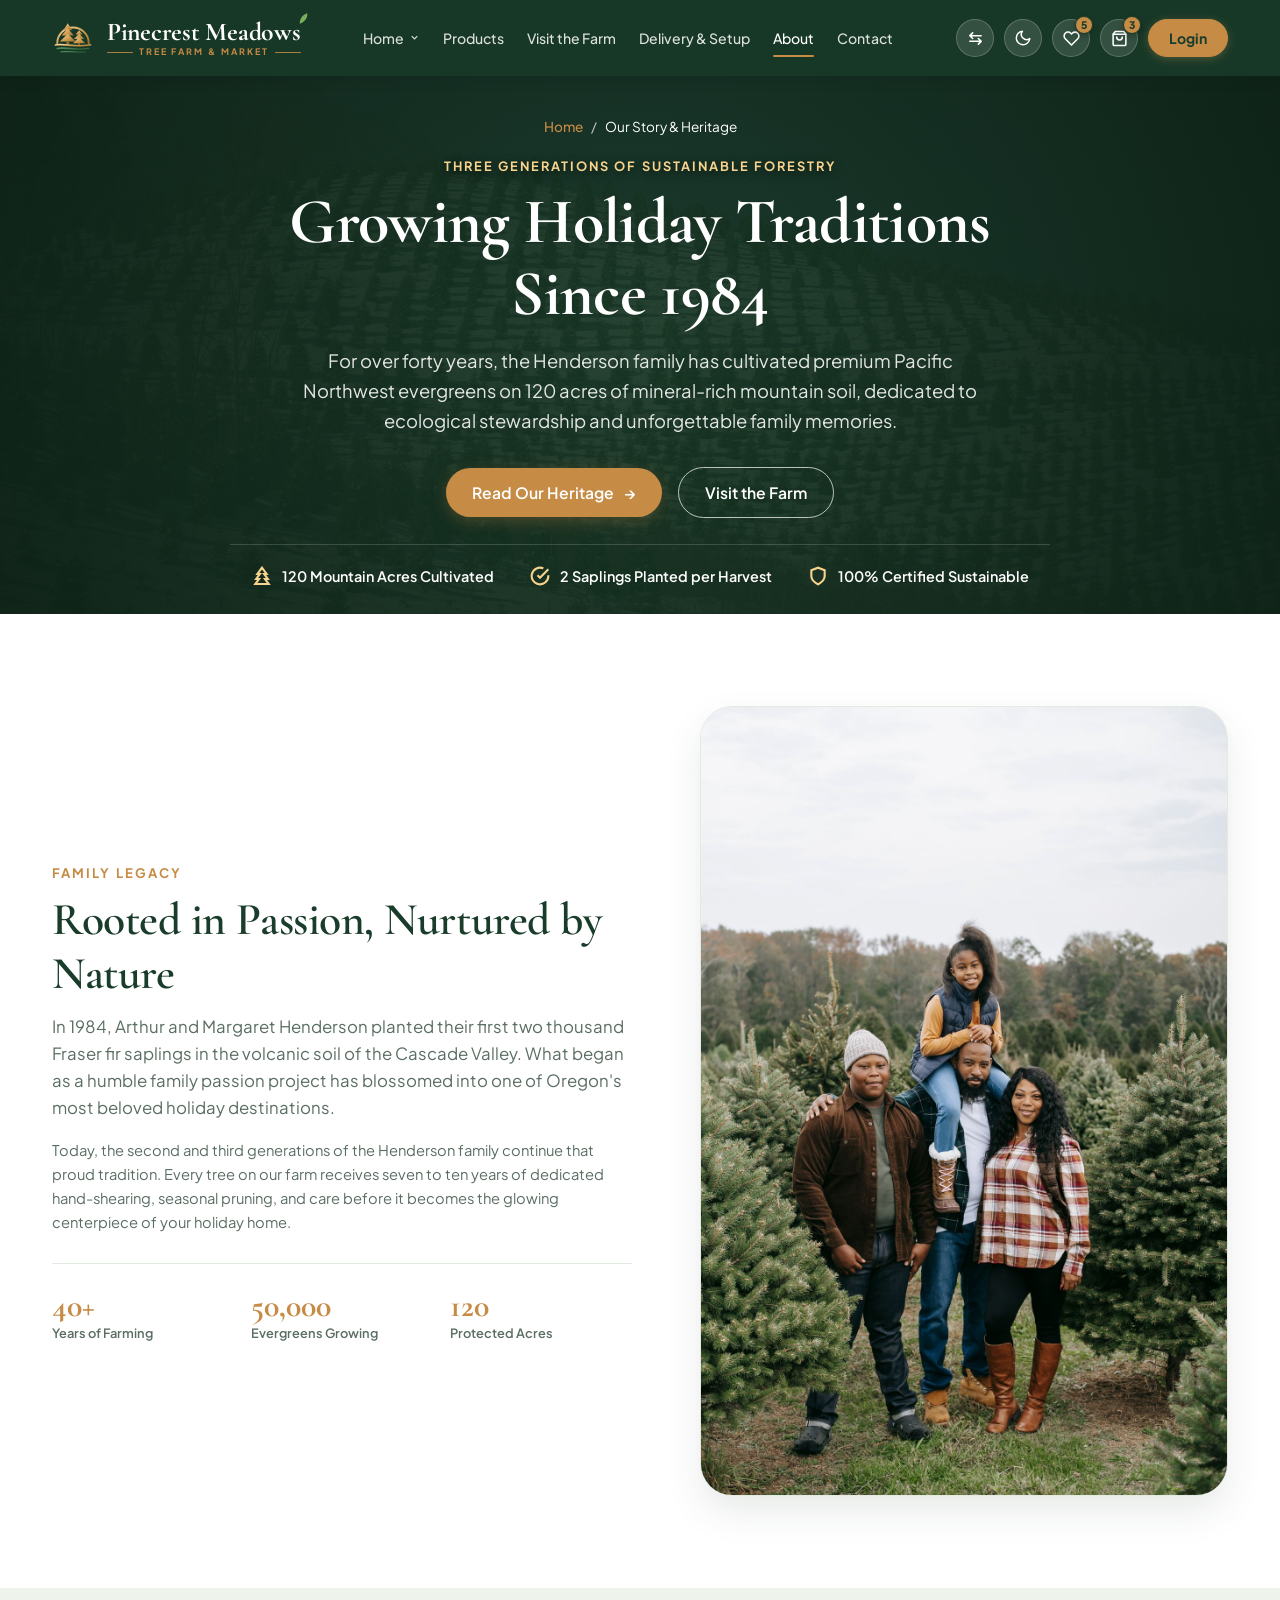
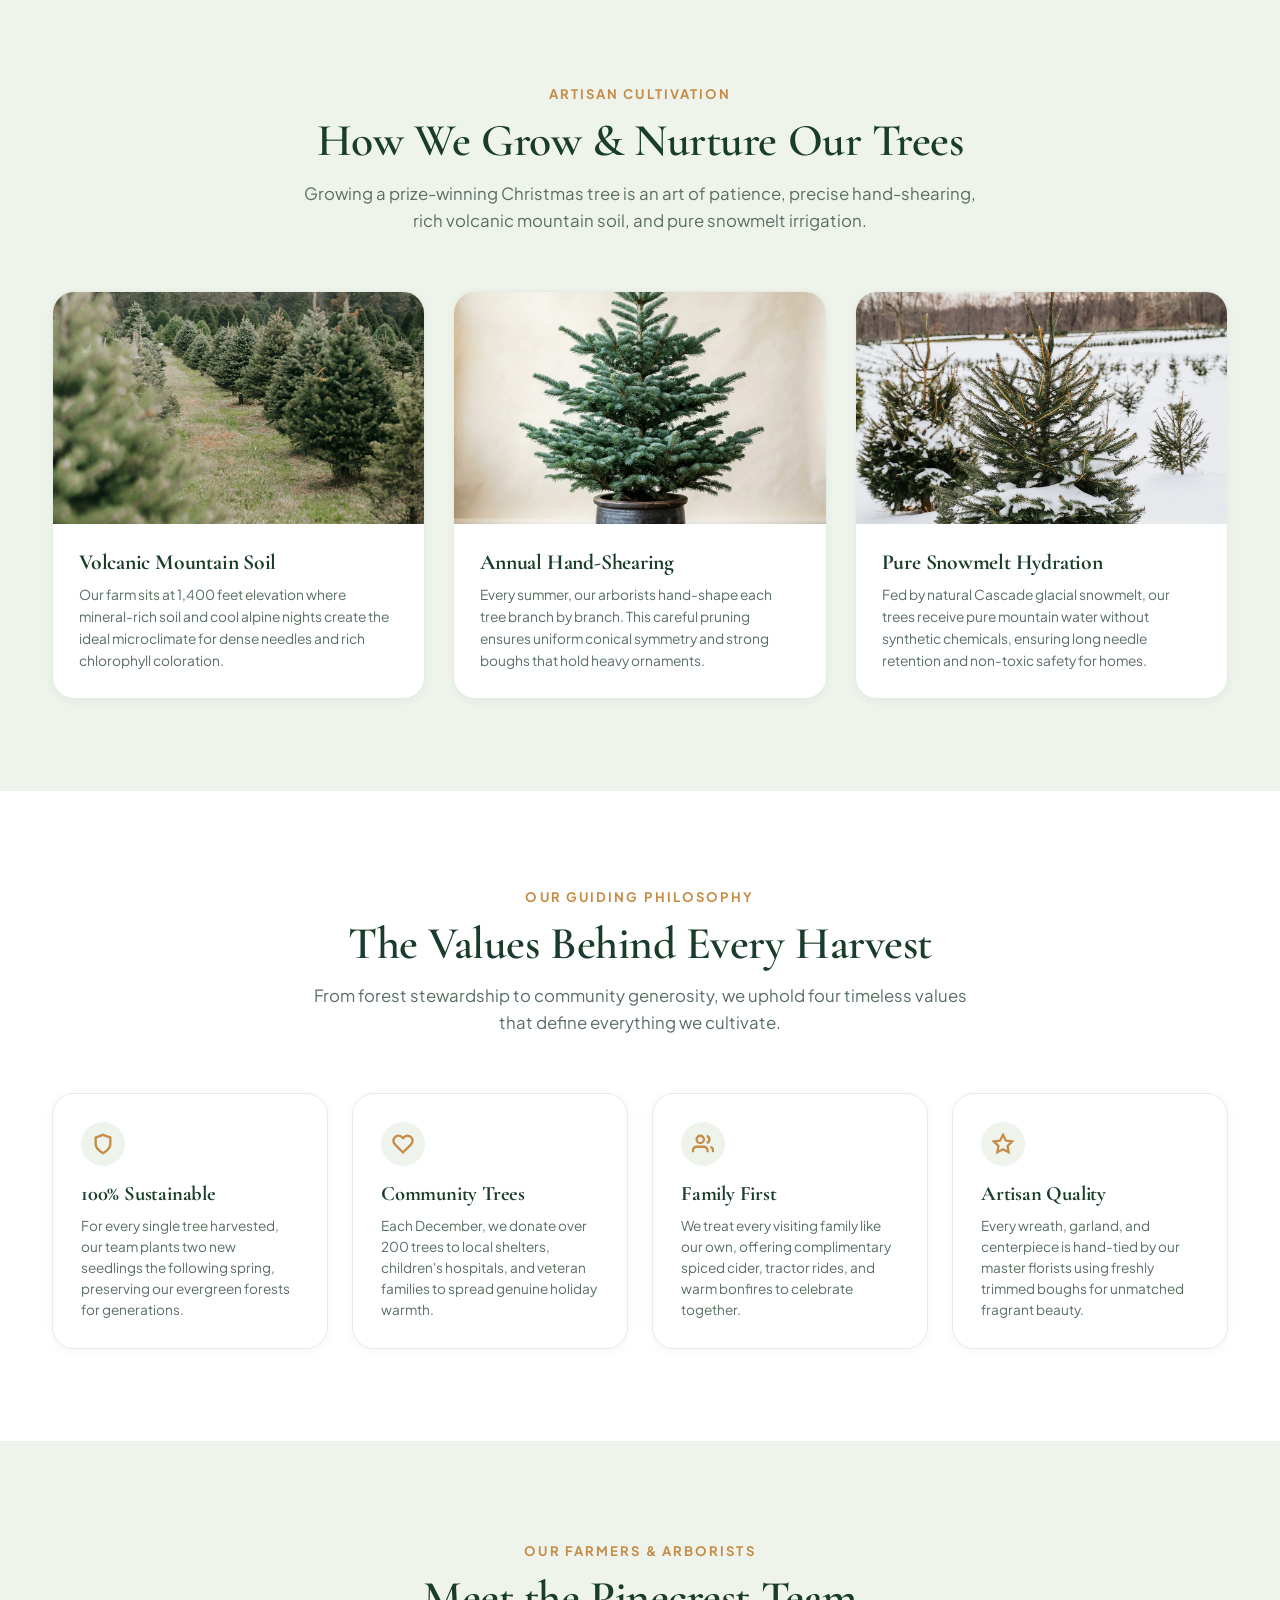
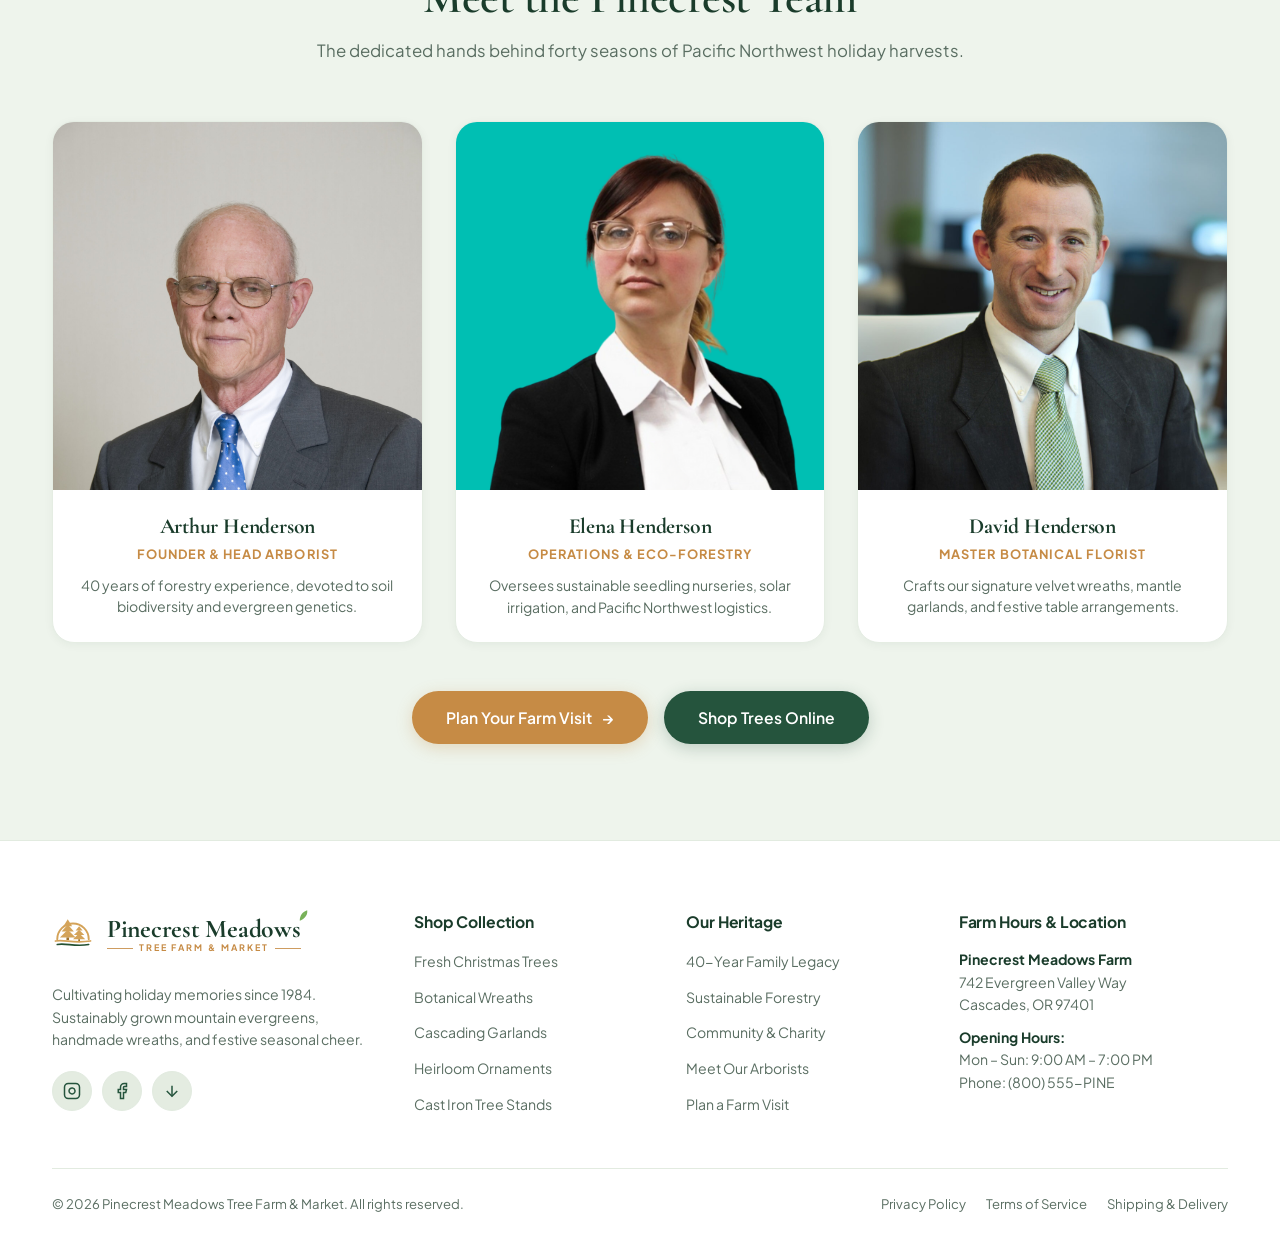
==== about.html @ d837edc7 "first commit" ====
<!DOCTYPE html>
<html lang="en" dir="ltr" data-theme="light">
<head>
  <meta charset="UTF-8">
  <meta name="viewport" content="width=device-width, initial-scale=1.0">
  <title>Our Story &amp; Heritage | Pinecrest Meadows Christmas Tree Farm</title>
  <meta name="description" content="Discover the 40-year heritage of Pinecrest Meadows Christmas Tree Farm. Learn about our sustainable forestry, tree care, holiday traditions, and the Henderson family arborist team.">
  
  <!-- Favicon -->
  <!-- Favicon -->
  <link rel="icon" type="image/svg+xml" href="assets/images/favicon.svg">

  <!-- Main Stylesheet -->
  <link rel="stylesheet" href="assets/css/style.css">
</head>
<body>

  <!-- Attractive Holiday Page Preloader -->
  <div class="pm-page-loader" id="page-loader" aria-hidden="true">
    <div class="pm-loader-particles">
      <div class="pm-loader-particle"></div>
      <div class="pm-loader-particle"></div>
      <div class="pm-loader-particle"></div>
      <div class="pm-loader-particle"></div>
      <div class="pm-loader-particle"></div>
    </div>
    <div class="pm-loader-inner">
      <div class="pm-loader-emblem">
        <div class="pm-loader-ring"></div>
        <div class="pm-loader-ring-inner"></div>
        <div class="pm-loader-icon">
          <svg viewBox="0 0 24 24" fill="currentColor">
            <path d="M12 2L15 8H13L16 13H14L18 19H6L10 13H8L11 8H9L12 2Z"/>
            <rect x="11" y="19" width="2" height="3" fill="#D4A017"/>
            <polygon points="12,1 12.8,2.8 14.8,2.8 13.2,4 13.8,5.8 12,4.6 10.2,5.8 10.8,4 9.2,2.8 11.2,2.8" fill="#FFF3C4"/>
          </svg>
        </div>
      </div>
      <h2 class="pm-loader-title">Pinecrest Meadows</h2>
      <p class="pm-loader-subtitle">Fresh Evergreen Harvest &bull; Est. 1984</p>
      <div class="pm-loader-progress-track">
        <div class="pm-loader-progress-bar"></div>
      </div>
    </div>
  </div>

  <!-- ==========================================================================
       SITE HEADER (Deep Evergreen Navbar with Icons)
       ========================================================================== -->
  <header class="site-header" id="site-header">
    <div class="container">
      <nav class="navbar" aria-label="Main Navigation">
        
        <!-- Left: Brand Logo -->
        <a href="index.html" class="brand-logo" id="main-logo" aria-label="Pinecrest Meadows Tree Farm & Market">
          <div class="brand-emblem" aria-hidden="true">
            <svg width="42" height="42" viewBox="0 0 48 48" fill="none" xmlns="http://www.w3.org/2000/svg">
              <defs>
                <linearGradient id="treeGold" x1="0%" y1="0%" x2="100%" y2="100%">
                  <stop offset="0%" stop-color="#F6D799" />
                  <stop offset="50%" stop-color="#D4A359" />
                  <stop offset="100%" stop-color="#A27129" />
                </linearGradient>
                <linearGradient id="hillGreen" x1="0%" y1="0%" x2="100%" y2="100%">
                  <stop offset="0%" stop-color="#5B9760" />
                  <stop offset="100%" stop-color="#245132" />
                </linearGradient>
              </defs>
              <path d="M 6 30 A 18 18 0 1 1 42 30" stroke="url(#treeGold)" stroke-width="2.2" stroke-linecap="round" fill="none" />
              <path d="M 18 7 L 13 15 L 23 15 Z" fill="url(#treeGold)" />
              <path d="M 18 13 L 11 21 L 25 21 Z" fill="url(#treeGold)" />
              <path d="M 18 19 L 9 28 L 27 28 Z" fill="url(#treeGold)" />
              <rect x="16.5" y="28" width="3" height="3" fill="#A27129" />
              <path d="M 31 15 L 27 20 L 35 20 Z" fill="url(#treeGold)" />
              <path d="M 31 19 L 25 25 L 37 25 Z" fill="url(#treeGold)" />
              <path d="M 31 23 L 24 30 L 38 30 Z" fill="url(#treeGold)" />
              <rect x="30" y="30" width="2" height="2" fill="#A27129" />
              <path d="M 4 32 C 14 30, 24 35, 44 32" stroke="url(#treeGold)" stroke-width="2" stroke-linecap="round" fill="none" />
              <path d="M 6 36 C 16 34, 26 39, 42 36" stroke="url(#hillGreen)" stroke-width="1.8" stroke-linecap="round" fill="none" />
              <path d="M 10 40 C 18 38, 28 42, 38 40" stroke="url(#hillGreen)" stroke-width="1.4" stroke-linecap="round" fill="none" />
            </svg>
          </div>
          <div class="brand-text">
            <div class="brand-name">
              Pinecrest Meadow<span class="brand-leaf-wrap">s<svg class="brand-leaf-icon" viewBox="0 0 20 20" fill="currentColor"><path d="M3 17 C 8 16, 17 12, 17 3 C 10 4, 4 9, 3 17 Z M 7 13 C 11 9, 14 6, 14 6" fill="#78B159"/></svg></span>
            </div>
            <div class="brand-tagline">
              <span class="tagline-rule"></span>
              <span class="tagline-text">TREE FARM &amp; MARKET</span>
              <span class="tagline-rule"></span>
            </div>
          </div>
        </a>

        <!-- Center: Nav Menu -->
        <ul class="nav-menu" id="desktop-nav-menu">
          <li class="nav-item nav-item-dropdown">
            <a href="index.html" class="nav-link" id="nav-home-link" aria-haspopup="true" aria-expanded="false">
              Home
              <svg width="11" height="11" viewBox="0 0 24 24" fill="none" stroke="currentColor" stroke-width="2.5"><polyline points="6 9 12 15 18 9"></polyline></svg>
            </a>
            <div class="dropdown-menu" aria-label="Home Pages Submenu">
              <a href="index.html" class="dropdown-link">Home 1 (Farm &amp; Market)</a>
              <a href="home-2.html" class="dropdown-link">Home 2 (Winter Lodge)</a>
            </div>
          </li>
          <li class="nav-item">
            <a href="products.html" class="nav-link" id="nav-products-link">Products</a>
          </li>
          <li class="nav-item">
            <a href="visit-farm.html" class="nav-link" id="nav-visit-link">Visit the Farm</a>
          </li>
          <li class="nav-item">
            <a href="delivery-setup.html" class="nav-link" id="nav-delivery-link">Delivery &amp; Setup</a>
          </li>
          <li class="nav-item">
            <a href="about.html" class="nav-link active" id="nav-about-link">About</a>
          </li>
          <li class="nav-item">
            <a href="contact.html" class="nav-link" id="nav-contact-link">Contact</a>
          </li>
        </ul>

        <!-- Right: Actions (RTL, Theme, Wishlist, Cart, Login, Hamburger) -->
        <div class="nav-actions">
          
          <!-- 1. RTL Toggle (⇄) -->
          <button class="nav-circle-btn" id="rtl-toggle" title="Switch RTL/LTR" aria-label="Toggle Direction">
            <svg width="17" height="17" viewBox="0 0 24 24" fill="none" stroke="currentColor" stroke-width="2.2" stroke-linecap="round" stroke-linejoin="round">
              <path d="M4 8h16M4 8l4-4M4 8l4 4M20 16H4m16 0l-4-4m4 4l-4 4"></path>
            </svg>
          </button>

          <!-- 2. Light / Dark Theme Toggle (🌙) -->
          <button class="nav-circle-btn" id="theme-toggle" title="Switch Theme" aria-label="Toggle Theme">
            <svg width="17" height="17" viewBox="0 0 24 24" fill="none" stroke="currentColor" stroke-width="2.2" stroke-linecap="round" stroke-linejoin="round">
              <path d="M21 12.79A9 9 0 1 1 11.21 3 7 7 0 0 0 21 12.79z"></path>
            </svg>
          </button>

          <!-- 3. Wishlist Button (♡ 5) -->
          <a href="wishlist.html" class="nav-circle-btn" id="wishlist-btn" title="Saved Favorites" aria-label="View Wishlist">
            <svg width="17" height="17" viewBox="0 0 24 24" fill="none" stroke="currentColor" stroke-width="2.2" stroke-linecap="round" stroke-linejoin="round">
              <path d="M20.84 4.61a5.5 5.5 0 0 0-7.78 0L12 5.67l-1.06-1.06a5.5 5.5 0 0 0-7.78 7.78l1.06 1.06L12 21.23l7.78-7.78 1.06-1.06a5.5 5.5 0 0 0 0-7.78z"></path>
            </svg>
            <span class="nav-badge" id="wishlist-count-badge">5</span>
          </a>

          <!-- 4. Cart Button (🛍 3) -->
          <a href="cart.html" class="nav-circle-btn" id="cart-btn" title="View Basket" aria-label="View Shopping Basket">
            <svg width="17" height="17" viewBox="0 0 24 24" fill="none" stroke="currentColor" stroke-width="2.2" stroke-linecap="round" stroke-linejoin="round">
              <path d="M6 2L3 6v14a2 2 0 0 0 2 2h14a2 2 0 0 0 2-2V6l-3-4z"></path>
              <line x1="3" y1="6" x2="21" y2="6"></line>
              <path d="M16 10a4 4 0 0 1-8 0"></path>
            </svg>
            <span class="nav-badge cart-badge" id="cart-count-badge">3</span>
          </a>

          <!-- 5. Login Pill Button -->
          <a href="login.html" class="nav-pill-btn nav-login-pill" id="nav-login-btn">
            Login
          </a>

          <!-- Mobile Hamburger -->
          <button class="hamburger-btn" id="hamburger-btn" aria-label="Toggle Mobile Menu" aria-expanded="false" aria-controls="mobile-drawer">
            <span></span>
            <span></span>
            <span></span>
          </button>
        </div>

      </nav>
    </div>
  </header>

  <!-- Mobile Drawer Backdrop -->
  <div class="drawer-backdrop" id="drawer-backdrop"></div>

  <!-- Mobile Navigation Drawer -->
  <aside class="mobile-drawer" id="mobile-drawer" aria-label="Mobile Navigation Menu">
    <div class="drawer-header">
      <a href="index.html" class="brand-logo" aria-label="Pinecrest Meadows Tree Farm & Market">
        <div class="brand-emblem" aria-hidden="true">
          <svg width="36" height="36" viewBox="0 0 48 48" fill="none" xmlns="http://www.w3.org/2000/svg">
            <path d="M 6 30 A 18 18 0 1 1 42 30" stroke="#D4A359" stroke-width="2.2" stroke-linecap="round" fill="none" />
            <path d="M 18 7 L 13 15 L 23 15 Z" fill="#D4A359" />
            <path d="M 18 13 L 11 21 L 25 21 Z" fill="#D4A359" />
            <path d="M 18 19 L 9 28 L 27 28 Z" fill="#D4A359" />
            <rect x="16.5" y="28" width="3" height="3" fill="#A27129" />
            <path d="M 31 15 L 27 20 L 35 20 Z" fill="#D4A359" />
            <path d="M 31 19 L 25 25 L 37 25 Z" fill="#D4A359" />
            <path d="M 31 23 L 24 30 L 38 30 Z" fill="#D4A359" />
            <rect x="30" y="30" width="2" height="2" fill="#A27129" />
            <path d="M 4 32 C 14 30, 24 35, 44 32" stroke="#D4A359" stroke-width="2" stroke-linecap="round" fill="none" />
            <path d="M 6 36 C 16 34, 26 39, 42 36" stroke="#5B9760" stroke-width="1.8" stroke-linecap="round" fill="none" />
          </svg>
        </div>
        <div class="brand-text">
          <div class="brand-name">Pinecrest Meadows</div>
          <div class="brand-tagline">
            <span class="tagline-rule"></span>
            <span class="tagline-text">TREE FARM &amp; MARKET</span>
            <span class="tagline-rule"></span>
          </div>
        </div>
      </a>
      <button class="drawer-close-btn" id="drawer-close-btn" aria-label="Close menu">
        <svg width="20" height="20" viewBox="0 0 24 24" fill="none" stroke="currentColor" stroke-width="2.5" stroke-linecap="round" stroke-linejoin="round">
          <line x1="18" y1="6" x2="6" y2="18"></line>
          <line x1="6" y1="6" x2="18" y2="18"></line>
        </svg>
      </button>
    </div>

    <div class="drawer-quick-actions">
      <button class="nav-circle-btn rtl-toggle-btn" title="Switch RTL/LTR" aria-label="Toggle Direction">
        <svg width="17" height="17" viewBox="0 0 24 24" fill="none" stroke="currentColor" stroke-width="2" stroke-linecap="round" stroke-linejoin="round">
          <polyline points="16 3 21 8 16 13"></polyline>
          <line x1="21" y1="8" x2="9" y2="8"></line>
          <polyline points="8 21 3 16 8 11"></polyline>
          <line x1="3" y1="16" x2="15" y2="16"></line>
        </svg>
      </button>
      <button class="nav-circle-btn theme-toggle-btn" title="Switch Theme" aria-label="Toggle Theme">
        <svg width="17" height="17" viewBox="0 0 24 24" fill="none" stroke="currentColor" stroke-width="2" stroke-linecap="round" stroke-linejoin="round">
          <path d="M21 12.79A9 9 0 1 1 11.21 3 7 7 0 0 0 21 12.79z"></path>
        </svg>
      </button>
      <a href="wishlist.html" class="nav-circle-btn" title="Saved Favorites" aria-label="View Wishlist">
        <svg width="17" height="17" viewBox="0 0 24 24" fill="none" stroke="currentColor" stroke-width="2" stroke-linecap="round" stroke-linejoin="round">
          <path d="M20.84 4.61a5.5 5.5 0 0 0-7.78 0L12 5.67l-1.06-1.06a5.5 5.5 0 0 0-7.78 7.78l1.06 1.06L12 21.23l7.78-7.78 1.06-1.06a5.5 5.5 0 0 0 0-7.78z"></path>
        </svg>
        <span class="nav-badge">5</span>
      </a>
      <a href="cart.html" class="nav-circle-btn" title="View Basket" aria-label="View Shopping Basket">
        <svg width="17" height="17" viewBox="0 0 24 24" fill="none" stroke="currentColor" stroke-width="2" stroke-linecap="round" stroke-linejoin="round">
          <path d="M6 2L3 6v14a2 2 0 0 0 2 2h14a2 2 0 0 0 2-2V6l-3-4z"></path>
          <line x1="3" y1="6" x2="21" y2="6"></line>
          <path d="M16 10a4 4 0 0 1-8 0"></path>
        </svg>
        <span class="nav-badge cart-badge">3</span>
      </a>
    </div>

    <nav class="drawer-links">
      <div class="drawer-link-group">
        <span class="drawer-link">
          Home
          <svg width="14" height="14" viewBox="0 0 24 24" fill="none" stroke="currentColor" stroke-width="2"><polyline points="6 9 12 15 18 9"></polyline></svg>
        </span>
        <div class="drawer-sublinks">
          <a href="index.html" class="drawer-sublink">Home 1 (Farm &amp; Market)</a>
          <a href="home-2.html" class="drawer-sublink">Home 2 (Winter Lodge)</a>
        </div>
      </div>
      <a href="products.html" class="drawer-link">Products</a>
      <a href="visit-farm.html" class="drawer-link">Visit the Farm</a>
      <a href="delivery-setup.html" class="drawer-link">Delivery &amp; Setup</a>
      <a href="about.html" class="drawer-link active">About</a>
      <a href="contact.html" class="drawer-link">Contact</a>
      <div style="display:flex; gap:10px; margin-top:10px; padding:4px 0;">
        <a href="login.html" class="nav-pill-btn nav-login-pill" style="flex:1; text-align:center;">Login</a>
        <a href="register.html" class="nav-pill-btn nav-signup-pill" style="flex:1; text-align:center;">Sign Up</a>
      </div>
    </nav>

    <div class="drawer-footer">
      <div style="font-size:0.8rem; color:var(--text-muted); text-align:center; padding: 4px 0;">
        🌲 Open Daily 9 AM – 7 PM • 📞 (555) 789-2425
      </div>
    </div>
  </aside>

  <!-- Main Content Flow (5 Main Sections) -->
  <main id="main-content">

    <!-- ==========================================================================
         SECTION 1: OUR FARM HERO (Standardized Inner Page Height)
         ========================================================================== -->
    <section class="prod-hero-section page-hero-section" id="hero">
      <img src="assets/images/about/about-hero.jpg" alt="Rows of snow-covered pine trees on a hillside at Pinecrest Meadows" class="prod-hero-bg">
      <div class="prod-hero-overlay"></div>

      <div class="container">
        <div class="prod-hero-content">
          <!-- Breadcrumbs -->
          <div class="prod-breadcrumb">
            <a href="index.html">Home</a>
            <span>/</span>
            <span style="color: #FFFFFF;">Our Story &amp; Heritage</span>
          </div>

          <span class="eyebrow prod-hero-eyebrow">Three Generations of Sustainable Forestry</span>
          <h1 class="prod-hero-title">Growing Holiday Traditions Since 1984</h1>
          <p class="prod-hero-subtitle">
            For over forty years, the Henderson family has cultivated premium Pacific Northwest evergreens on 120 acres of mineral-rich mountain soil, dedicated to ecological stewardship and unforgettable family memories.
          </p>

          <div class="hero-btn-group" style="justify-content: center; margin-bottom: 24px;">
            <a href="#story" class="btn btn-caramel btn-arrow">
              <span>Read Our Heritage</span>
              <span class="btn-arrow">&rarr;</span>
            </a>
            <a href="visit-farm.html" class="btn btn-outline">
              <span>Visit the Farm</span>
            </a>
          </div>

          <!-- Trust Strip -->
          <div class="prod-trust-strip">
            <div class="prod-trust-item">
              <svg width="18" height="18" viewBox="0 0 24 24" fill="none" stroke="currentColor" stroke-width="2.5">
                <path d="M12 2L6.5 9.5H9.5L5 15.5H8.5L4 21.5H20L15.5 15.5H19L14.5 9.5H17.5L12 2Z"/>
              </svg>
              <span>120 Mountain Acres Cultivated</span>
            </div>
            <div class="prod-trust-item">
              <svg width="18" height="18" viewBox="0 0 24 24" fill="none" stroke="currentColor" stroke-width="2.5">
                <path d="M22 11.08V12a10 10 0 1 1-5.93-9.14"></path>
                <polyline points="22 4 12 14.01 9 11.01"></polyline>
              </svg>
              <span>2 Saplings Planted per Harvest</span>
            </div>
            <div class="prod-trust-item">
              <svg width="18" height="18" viewBox="0 0 24 24" fill="none" stroke="currentColor" stroke-width="2.5">
                <path d="M12 22s8-4 8-10V5l-8-3-8 3v7c0 6 8 10 8 10z"></path>
              </svg>
              <span>100% Certified Sustainable</span>
            </div>
          </div>
        </div>
      </div>
    </section>

    <!-- ==========================================================================
         SECTION 2: OUR STORY (40 Years of Heritage & Milestones)
         ========================================================================== -->
    <section class="prod-section" id="story">
      <div class="container">
        <div class="about-heritage-grid">
          <!-- Left: Story Narrative & Milestones -->
          <div class="about-heritage-content">
            <span class="eyebrow">Family Legacy</span>
            <h2 class="section-title">Rooted in Passion, Nurtured by Nature</h2>
            <p class="section-subtitle" style="margin-bottom: 16px;">
              In 1984, Arthur and Margaret Henderson planted their first two thousand Fraser fir saplings in the volcanic soil of the Cascade Valley. What began as a humble family passion project has blossomed into one of Oregon's most beloved holiday destinations.
            </p>
            <p style="font-size: 0.92rem; color: var(--text-muted); line-height: 1.65; margin-bottom: 20px;">
              Today, the second and third generations of the Henderson family continue that proud tradition. Every tree on our farm receives seven to ten years of dedicated hand-shearing, seasonal pruning, and care before it becomes the glowing centerpiece of your holiday home.
            </p>

            <div class="about-milestone-strip">
              <div class="about-milestone-item">
                <span class="about-milestone-num">40+</span>
                <span class="about-milestone-label">Years of Farming</span>
              </div>
              <div class="about-milestone-item">
                <span class="about-milestone-num">50,000</span>
                <span class="about-milestone-label">Evergreens Growing</span>
              </div>
              <div class="about-milestone-item">
                <span class="about-milestone-num">120</span>
                <span class="about-milestone-label">Protected Acres</span>
              </div>
            </div>
          </div>

          <!-- Right: Visual Portrait -->
          <div class="about-heritage-media">
            <img src="assets/images/about/story-family.jpg" alt="Family standing together among the fir trees at the Christmas tree farm" loading="lazy">
          </div>
        </div>
      </div>
    </section>

    <!-- ==========================================================================
         SECTION 3: GROWING & CARING FOR OUR TREES (Sustainable Cultivation)
         ========================================================================== -->
    <section class="prod-section bg-alt" id="growing">
      <div class="container">
        <div class="section-header">
          <span class="eyebrow">Artisan Cultivation</span>
          <h2 class="section-title">How We Grow &amp; Nurture Our Trees</h2>
          <p class="section-subtitle">
            Growing a prize-winning Christmas tree is an art of patience, precise hand-shearing, rich volcanic mountain soil, and pure snowmelt irrigation.
          </p>
        </div>

        <div class="growing-grid">
          <!-- Card 1: Soil & Climate -->
          <div class="growing-card">
            <div class="growing-media">
              <img src="assets/images/about/tree-rows.jpg" alt="Healthy conifer trees growing in neat rows on the farm" loading="lazy">
            </div>
            <div class="growing-body">
              <h3 class="growing-title">Volcanic Mountain Soil</h3>
              <p class="growing-text">
                Our farm sits at 1,400 feet elevation where mineral-rich soil and cool alpine nights create the ideal microclimate for dense needles and rich chlorophyll coloration.
              </p>
            </div>
          </div>

          <!-- Card 2: Hand Pruning -->
          <div class="growing-card">
            <div class="growing-media">
              <img src="assets/images/about/about-caring-soil.jpg" alt="Master arborist hand-pruning fir tree boughs" loading="lazy">
            </div>
            <div class="growing-body">
              <h3 class="growing-title">Annual Hand-Shearing</h3>
              <p class="growing-text">
                Every summer, our arborists hand-shape each tree branch by branch. This careful pruning ensures uniform conical symmetry and strong boughs that hold heavy ornaments.
              </p>
            </div>
          </div>

          <!-- Card 3: Snowmelt & Pure Water -->
          <div class="growing-card">
            <div class="growing-media">
              <img src="assets/images/about/young-trees.jpg" alt="Snow resting on young evergreen trees in a winter landscape" loading="lazy">
            </div>
            <div class="growing-body">
              <h3 class="growing-title">Pure Snowmelt Hydration</h3>
              <p class="growing-text">
                Fed by natural Cascade glacial snowmelt, our trees receive pure mountain water without synthetic chemicals, ensuring long needle retention and non-toxic safety for homes.
              </p>
            </div>
          </div>
        </div>
      </div>
    </section>

    <!-- ==========================================================================
         SECTION 4: OUR HOLIDAY VALUES (4 Values Cards)
         ========================================================================== -->
    <section class="prod-section" id="values">
      <div class="container">
        <div class="section-header">
          <span class="eyebrow">Our Guiding Philosophy</span>
          <h2 class="section-title">The Values Behind Every Harvest</h2>
          <p class="section-subtitle">
            From forest stewardship to community generosity, we uphold four timeless values that define everything we cultivate.
          </p>
        </div>

        <div class="values-grid">
          <!-- Value 1: Sustainability -->
          <div class="value-card">
            <div class="value-icon-box">
              <svg width="22" height="22" viewBox="0 0 24 24" fill="none" stroke="currentColor" stroke-width="2.5">
                <path d="M12 22s8-4 8-10V5l-8-3-8 3v7c0 6 8 10 8 10z"></path>
              </svg>
            </div>
            <h3 class="value-title">100% Sustainable</h3>
            <p class="value-desc">
              For every single tree harvested, our team plants two new seedlings the following spring, preserving our evergreen forests for generations.
            </p>
          </div>

          <!-- Value 2: Community Giving -->
          <div class="value-card">
            <div class="value-icon-box">
              <svg width="22" height="22" viewBox="0 0 24 24" fill="none" stroke="currentColor" stroke-width="2.5">
                <path d="M20.84 4.61a5.5 5.5 0 0 0-7.78 0L12 5.67l-1.06-1.06a5.5 5.5 0 0 0-7.78 7.78l1.06 1.06L12 21.23l7.78-7.78 1.06-1.06a5.5 5.5 0 0 0 0-7.78z"></path>
              </svg>
            </div>
            <h3 class="value-title">Community Trees</h3>
            <p class="value-desc">
              Each December, we donate over 200 trees to local shelters, children's hospitals, and veteran families to spread genuine holiday warmth.
            </p>
          </div>

          <!-- Value 3: Family Traditions -->
          <div class="value-card">
            <div class="value-icon-box">
              <svg width="22" height="22" viewBox="0 0 24 24" fill="none" stroke="currentColor" stroke-width="2.5">
                <path d="M17 21v-2a4 4 0 0 0-4-4H5a4 4 0 0 0-4 4v2"></path>
                <circle cx="9" cy="7" r="4"></circle>
                <path d="M23 21v-2a4 4 0 0 0-3-3.87"></path>
                <path d="M16 3.13a4 4 0 0 1 0 7.75"></path>
              </svg>
            </div>
            <h3 class="value-title">Family First</h3>
            <p class="value-desc">
              We treat every visiting family like our own, offering complimentary spiced cider, tractor rides, and warm bonfires to celebrate together.
            </p>
          </div>

          <!-- Value 4: Handcrafted Quality -->
          <div class="value-card">
            <div class="value-icon-box">
              <svg width="22" height="22" viewBox="0 0 24 24" fill="none" stroke="currentColor" stroke-width="2.5">
                <polygon points="12 2 15.09 8.26 22 9.27 17 14.14 18.18 21.02 12 17.77 5.82 21.02 7 14.14 2 9.27 8.91 8.26 12 2"></polygon>
              </svg>
            </div>
            <h3 class="value-title">Artisan Quality</h3>
            <p class="value-desc">
              Every wreath, garland, and centerpiece is hand-tied by our master florists using freshly trimmed boughs for unmatched fragrant beauty.
            </p>
          </div>
        </div>
      </div>
    </section>

    <!-- ==========================================================================
         SECTION 5: MEET THE FARM / TEAM
         ========================================================================== -->
    <section class="about-team-section" id="team">
      <div class="container">
        <div class="section-header">
          <span class="eyebrow">Our Farmers &amp; Arborists</span>
          <h2 class="section-title">Meet the Pinecrest Team</h2>
          <p class="section-subtitle">
            The dedicated hands behind forty seasons of Pacific Northwest holiday harvests.
          </p>
        </div>

        <div class="team-grid">
          <!-- Member 1 -->
          <div class="team-card">
            <div class="team-media">
              <img src="assets/images/about/team-arthur.png" alt="Arthur Henderson, Founder &amp; Head Arborist" loading="lazy">
            </div>
            <div class="team-body">
              <h3 class="team-name">Arthur Henderson</h3>
              <div class="team-role">Founder &amp; Head Arborist</div>
              <p class="team-bio">40 years of forestry experience, devoted to soil biodiversity and evergreen genetics.</p>
            </div>
          </div>

          <!-- Member 2 -->
          <div class="team-card">
            <div class="team-media">
              <img src="assets/images/about/team-elena.png" alt="Elena Henderson, Farm Operations Director" loading="lazy">
            </div>
            <div class="team-body">
              <h3 class="team-name">Elena Henderson</h3>
              <div class="team-role">Operations &amp; Eco-Forestry</div>
              <p class="team-bio">Oversees sustainable seedling nurseries, solar irrigation, and Pacific Northwest logistics.</p>
            </div>
          </div>

          <!-- Member 3 -->
          <div class="team-card">
            <div class="team-media">
              <img src="assets/images/about/team-david.jpg" alt="David Henderson, Master Botanical Florist" loading="lazy">
            </div>
            <div class="team-body">
              <h3 class="team-name">David Henderson</h3>
              <div class="team-role">Master Botanical Florist</div>
              <p class="team-bio">Crafts our signature velvet wreaths, mantle garlands, and festive table arrangements.</p>
            </div>
          </div>
        </div>

        <!-- Final CTA Invitation -->
        <div class="about-cta-actions">
          <a href="visit-farm.html" class="btn btn-caramel btn-arrow">
            <span>Plan Your Farm Visit</span>
            <span class="btn-arrow">&rarr;</span>
          </a>
          <a href="products.html" class="btn btn-forest">
            <span>Shop Trees Online</span>
          </a>
        </div>
      </div>
    </section>

  </main>

  <!-- ==========================================================================
       FOOTER
       ========================================================================== -->
  <footer class="site-footer">
    <div class="container">
      <div class="footer-top">
        <div class="footer-col footer-col-brand">
          <a href="index.html" class="brand-logo footer-logo" style="margin-bottom:12px;" aria-label="Pinecrest Meadows">
            <div class="brand-emblem" aria-hidden="true">
              <svg width="40" height="40" viewBox="0 0 48 48" fill="none" xmlns="http://www.w3.org/2000/svg">
                <path d="M 6 30 A 18 18 0 1 1 42 30" stroke="#D4A359" stroke-width="2.2" stroke-linecap="round" fill="none" />
                <path d="M 18 7 L 13 15 L 23 15 Z" fill="#D4A359" />
                <path d="M 18 13 L 11 21 L 25 21 Z" fill="#D4A359" />
                <path d="M 18 19 L 9 28 L 27 28 Z" fill="#D4A359" />
                <rect x="16.5" y="28" width="3" height="3" fill="#A27129" />
                <path d="M 31 15 L 27 20 L 35 20 Z" fill="#D4A359" />
                <path d="M 31 19 L 25 25 L 37 25 Z" fill="#D4A359" />
                <path d="M 31 23 L 24 30 L 38 30 Z" fill="#D4A359" />
                <rect x="30" y="30" width="2" height="2" fill="#A27129" />
                <path d="M 4 32 C 14 30, 24 35, 44 32" stroke="#D4A359" stroke-width="2" stroke-linecap="round" fill="none" />
                <path d="M 6 36 C 16 34, 26 39, 42 36" stroke="#245132" stroke-width="1.8" stroke-linecap="round" fill="none" />
              </svg>
            </div>
            <div class="brand-text">
              <div class="brand-name">
                Pinecrest Meadow<span class="brand-leaf-wrap">s<svg class="brand-leaf-icon" viewBox="0 0 20 20" fill="currentColor"><path d="M3 17 C 8 16, 17 12, 17 3 C 10 4, 4 9, 3 17 Z M 7 13 C 11 9, 14 6, 14 6" fill="#78B159"/></svg></span>
              </div>
              <div class="brand-tagline">
                <span class="tagline-rule"></span>
                <span class="tagline-text">TREE FARM &amp; MARKET</span>
                <span class="tagline-rule"></span>
              </div>
            </div>
          </a>
          <p class="footer-desc">
            Cultivating holiday memories since 1984. Sustainably grown mountain evergreens, handmade wreaths, and festive seasonal cheer.
          </p>
          <div class="footer-socials">
            <a href="#instagram" class="social-icon" aria-label="Follow us on Instagram">
              <svg width="18" height="18" viewBox="0 0 24 24" fill="none" stroke="currentColor" stroke-width="2">
                <rect x="2" y="2" width="20" height="20" rx="5" ry="5"></rect>
                <path d="M16 11.37A4 4 0 1 1 12.63 8 4 4 0 0 1 16 11.37z"></path>
                <line x1="17.5" y1="6.5" x2="17.51" y2="6.5"></line>
              </svg>
            </a>
            <a href="#facebook" class="social-icon" aria-label="Follow us on Facebook">
              <svg width="18" height="18" viewBox="0 0 24 24" fill="none" stroke="currentColor" stroke-width="2">
                <path d="M18 2h-3a5 5 0 0 0-5 5v3H7v4h3v8h4v-8h3l1-4h-4V7a1 1 0 0 1 1-1h3z"></path>
              </svg>
            </a>
            <a href="#pinterest" class="social-icon" aria-label="Follow us on Pinterest">
              <svg width="18" height="18" viewBox="0 0 24 24" fill="none" stroke="currentColor" stroke-width="2">
                <line x1="12" y1="5" x2="12" y2="19"></line>
                <polyline points="19 12 12 19 5 12"></polyline>
              </svg>
            </a>
          </div>
        </div>

        <div class="footer-col">
          <h4 class="footer-col-title">Shop Collection</h4>
          <ul class="footer-links">
            <li><a href="products.html#trees">Fresh Christmas Trees</a></li>
            <li><a href="products.html#wreaths">Botanical Wreaths</a></li>
            <li><a href="products.html#wreaths">Cascading Garlands</a></li>
            <li><a href="products.html#decor">Heirloom Ornaments</a></li>
            <li><a href="products.html#decor">Cast Iron Tree Stands</a></li>
          </ul>
        </div>

        <div class="footer-col">
          <h4 class="footer-col-title">Our Heritage</h4>
          <ul class="footer-links">
            <li><a href="about.html#story">40-Year Family Legacy</a></li>
            <li><a href="about.html#growing">Sustainable Forestry</a></li>
            <li><a href="about.html#values">Community &amp; Charity</a></li>
            <li><a href="about.html#team">Meet Our Arborists</a></li>
            <li><a href="visit-farm.html">Plan a Farm Visit</a></li>
          </ul>
        </div>

        <div class="footer-col">
          <h4 class="footer-col-title">Farm Hours &amp; Location</h4>
          <p class="footer-contact-item">
            <strong>Pinecrest Meadows Farm</strong><br>
            742 Evergreen Valley Way<br>
            Cascades, OR 97401
          </p>
          <p class="footer-contact-item" style="margin-top: 10px;">
            <strong>Opening Hours:</strong><br>
            Mon – Sun: 9:00 AM – 7:00 PM<br>
            Phone: (800) 555-PINE
          </p>
        </div>
      </div>

      <div class="footer-bottom">
        <p>&copy; 2026 Pinecrest Meadows Tree Farm &amp; Market. All rights reserved.</p>
        <div class="footer-bottom-links">
          <a href="#privacy">Privacy Policy</a>
          <a href="#terms">Terms of Service</a>
          <a href="#shipping">Shipping &amp; Delivery</a>
        </div>
      </div>
    </div>
  </footer>

  <!-- Back to Top Floating Button -->
  <button class="back-to-top" id="back-to-top" aria-label="Scroll back to top" title="Back to top">
    <svg width="20" height="20" viewBox="0 0 24 24" fill="none" stroke="currentColor" stroke-width="2.5" stroke-linecap="round" stroke-linejoin="round">
      <line x1="12" y1="19" x2="12" y2="5"></line>
      <polyline points="5 12 12 5 19 12"></polyline>
    </svg>
  </button>

  <!-- JavaScript -->
  <script src="assets/js/main.js"></script>
</body>
</html>
---- assets/css/style.css ----
/* ==========================================================================
   Pinecrest Meadows — Christmas Tree Farm & Holiday Market
   Home 1 & Home 2 Stylesheet
   ========================================================================== */

@import url('https://fonts.googleapis.com/css2?family=Cormorant+Garamond:ital,wght@0,400;0,500;0,600;0,700;1,400;1,600&family=Plus+Jakarta+Sans:wght@300;400;500;600;700;800&family=Caveat:wght@600;700&display=swap');

/* --- CSS Variables & Design Tokens --- */
:root {
  --font-heading: 'Cormorant Garamond', Georgia, serif;
  --font-body: 'Plus Jakarta Sans', system-ui, -apple-system, BlinkMacSystemFont, 'Segoe UI', Roboto, sans-serif;
  --font-script: 'Caveat', cursive;

  /* Reference Palette */
  --evergreen-dark: #1A3C2B;
  --evergreen-navbar: #183827;
  --forest-green: #25543D;
  --forest-light: #316B4E;
  --caramel-gold: #C68B45;
  --caramel-gold-hover: #B07833;
  --warm-gold-light: #F7EBD9;
  --holiday-burgundy: #9E2638;
  --sage-bg: #EEF4EC;
  --sage-subtle: #E4ECE1;
  --cream-white: #FCFBF7;
  --white: #FFFFFF;
  --dark-text: #213329;
  --muted-text: #5A6E62;

  /* Theme Tokens (Light Mode Default) */
  --bg-body: #FFFFFF;
  --bg-section-alt: #EEF4EC;
  --bg-surface: #FFFFFF;
  --bg-card: #FFFFFF;
  --bg-navbar: #183827;
  --text-navbar: #FFFFFF;
  --text-main: #213329;
  --text-heading: #1A3C2B;
  --text-muted: #5A6E62;
  --border-color: #E2EBE0;
  --border-subtle: #EDF3EB;
  --card-border: #E5EDE3;
  --btn-primary-bg: #C68B45;
  --btn-primary-text: #FFFFFF;
  --btn-primary-hover: #B07833;
  --btn-forest-bg: #25543D;
  --btn-forest-hover: #1A3C2B;

  --shadow-sm: 0 2px 10px rgba(26, 60, 43, 0.05);
  --shadow-md: 0 8px 24px rgba(26, 60, 43, 0.07);
  --shadow-lg: 0 16px 36px rgba(26, 60, 43, 0.10);
  --shadow-hover: 0 20px 40px rgba(26, 60, 43, 0.14);

  --radius-sm: 8px;
  --radius-md: 16px;
  --radius-lg: 22px;
  --radius-xl: 32px;
  --radius-full: 9999px;

  --transition-fast: 0.2s ease;
  --transition-normal: 0.3s cubic-bezier(0.2, 0.8, 0.2, 1);
  --transition-slow: 0.5s cubic-bezier(0.2, 0.8, 0.2, 1);

  --max-width: 1240px;
  --header-height: 76px;
}

/* Dark Theme */
[data-theme="dark"] {
  --bg-body: #0C1710;
  --bg-section-alt: #122218;
  --bg-surface: #16281E;
  --bg-card: #16281E;
  --bg-navbar: #08100B;
  
  /* Critical Dark Remappings for all light-palette tokens */
  --sage-bg: #122218;
  --sage-subtle: #193022;
  --cream-white: #16281E;
  --white: #16281E;
  --dark-text: #EAF0EB;
  --text-navbar: #FFFFFF;
  --text-main: #EAF0EB;
  --text-heading: #F5F8F5;
  --text-muted: #A2B8AA;
  --warm-gold-light: rgba(198, 139, 69, 0.22);
  
  --border-color: #233D2E;
  --border-subtle: #1A2E22;
  --card-border: #233D2E;
  --btn-primary-bg: #D49953;
  --btn-primary-hover: #BE8440;
  --btn-forest-bg: #2E6B4B;
  --btn-forest-hover: #3C855E;
  --shadow-sm: 0 2px 10px rgba(0, 0, 0, 0.4);
  --shadow-md: 0 8px 24px rgba(0, 0, 0, 0.5);
  --shadow-lg: 0 16px 36px rgba(0, 0, 0, 0.6);
  --shadow-hover: 0 20px 40px rgba(0, 0, 0, 0.7);
}

/* Specific Dark Mode Enhancements for Highest Visual Contrast */
[data-theme="dark"] .section-title {
  color: #F5F8F5 !important;
}

[data-theme="dark"] .section-subtitle {
  color: #A2B8AA !important;
}

[data-theme="dark"] .experience-title,
[data-theme="dark"] .product-title,
[data-theme="dark"] .prod-card-title,
[data-theme="dark"] .wreath-title,
[data-theme="dark"] .story-title,
[data-theme="dark"] .team-name,
[data-theme="dark"] .testimonial-author h4,
[data-theme="dark"] .accordion-trigger,
[data-theme="dark"] .pricing-plan-title {
  color: #F5F8F5 !important;
}

[data-theme="dark"] .experience-desc,
[data-theme="dark"] .product-desc,
[data-theme="dark"] .prod-card-desc,
[data-theme="dark"] .wreath-desc,
[data-theme="dark"] .story-text,
[data-theme="dark"] .team-bio,
[data-theme="dark"] .testimonial-text,
[data-theme="dark"] .accordion-content,
[data-theme="dark"] .pricing-plan-desc {
  color: #A2B8AA !important;
}

/* Wishlist & Action Buttons Contrast */
.product-fav-btn,
.prod-icon-btn,
.h2-prod-fav-btn {
  background-color: rgba(255, 255, 255, 0.95) !important;
  color: #1A3C2B !important;
  border: 1px solid rgba(0, 0, 0, 0.08) !important;
}

[data-theme="dark"] .product-fav-btn,
[data-theme="dark"] .prod-icon-btn,
[data-theme="dark"] .h2-prod-fav-btn {
  background-color: rgba(22, 40, 30, 0.95) !important;
  color: #F5F8F5 !important;
  border: 1px solid rgba(255, 255, 255, 0.2) !important;
}

.product-fav-btn.active-fav,
.prod-icon-btn.active-fav,
.h2-prod-fav-btn.active-fav {
  background-color: #E23D57 !important;
  color: #FFFFFF !important;
  border-color: #E23D57 !important;
}

[data-theme="dark"] .product-fav-btn.active-fav,
[data-theme="dark"] .prod-icon-btn.active-fav,
[data-theme="dark"] .h2-prod-fav-btn.active-fav {
  background-color: #E23D57 !important;
  color: #FFFFFF !important;
  border-color: #E23D57 !important;
}

@media (hover: hover) {
  .product-fav-btn:not(.active-fav):hover,
  .prod-icon-btn:not(.active-fav):hover,
  .h2-prod-fav-btn:not(.active-fav):hover {
    background-color: #F0F5F2 !important;
    color: var(--forest-green) !important;
    border-color: var(--forest-green) !important;
    transform: scale(1.08);
  }
}

/* Product Cards & Team Cards in Dark Mode */
[data-theme="dark"] .product-card,
[data-theme="dark"] .prod-card,
[data-theme="dark"] .h2-prod-card,
[data-theme="dark"] .wreath-card,
[data-theme="dark"] .team-card,
[data-theme="dark"] .testimonial-card,
[data-theme="dark"] .experience-card,
[data-theme="dark"] .value-card,
[data-theme="dark"] .contact-info-card,
[data-theme="dark"] .pricing-card {
  background-color: #16281E !important;
  border-color: #233D2E !important;
}

[data-theme="dark"] .prod-shopping-cta-section .team-card {
  background-color: #16281E !important;
  border-color: #2D4C39 !important;
  box-shadow: 0 10px 30px rgba(0, 0, 0, 0.5) !important;
}

/* Input Fields in Dark Mode */
[data-theme="dark"] input,
[data-theme="dark"] select,
[data-theme="dark"] textarea {
  background-color: #122218 !important;
  border-color: #233D2E !important;
  color: #F5F8F5 !important;
}

[data-theme="dark"] input::placeholder,
[data-theme="dark"] textarea::placeholder {
  color: rgba(162, 184, 170, 0.6) !important;
}

/* Dropdowns & Modals in Dark Mode */
[data-theme="dark"] .dropdown-menu {
  background-color: #16281E !important;
  border-color: #233D2E !important;
}

[data-theme="dark"] .dropdown-link {
  color: #EAF0EB !important;
}

[data-theme="dark"] .dropdown-link:hover {
  background-color: #122218 !important;
  color: var(--caramel-gold) !important;
}

/* Filter Pills & Badges in Dark Mode */
[data-theme="dark"] .prod-filter-btn {
  background-color: rgba(20, 48, 34, 0.6) !important;
  border-color: rgba(212, 163, 89, 0.25) !important;
  color: #EAF0EB !important;
}

[data-theme="dark"] .prod-filter-btn:hover {
  border-color: var(--caramel-gold) !important;
  color: #FFFFFF !important;
}

[data-theme="dark"] .prod-filter-btn.active,
.prod-filter-btn.active {
  background-color: var(--caramel-gold) !important;
  border-color: var(--caramel-gold) !important;
  color: #143022 !important;
  font-weight: 700 !important;
  box-shadow: 0 0 0 2px var(--caramel-gold), 0 6px 22px rgba(212, 163, 89, 0.55) !important;
  transform: translateY(-2px);
}

[data-theme="dark"] .prod-spec-pill {
  background-color: #122218 !important;
  border-color: #233D2E !important;
  color: #A2B8AA !important;
}

/* RTL Support */
[dir="rtl"] {
  direction: rtl;
  text-align: right;
}

/* --- Reset & Global --- */
*, *::before, *::after {
  box-sizing: border-box;
  margin: 0;
  padding: 0;
}

html {
  font-size: 16px;
  scroll-behavior: smooth;
  -webkit-text-size-adjust: 100%;
}

body {
  font-family: var(--font-body);
  font-size: 1rem;
  line-height: 1.6;
  color: var(--text-main);
  background-color: var(--bg-body);
  transition: background-color var(--transition-normal), color var(--transition-normal);
  overflow-x: hidden;
  position: relative;
  min-width: 200px;
  width: 100%;
  max-width: 100%;
  word-wrap: break-word;
  overflow-wrap: break-word;
}

img {
  max-width: 100%;
  height: auto;
  display: block;
  object-fit: cover;
}

a {
  color: inherit;
  text-decoration: none;
  transition: color var(--transition-fast);
}

button, input, select, textarea {
  font: inherit;
  color: inherit;
}

button {
  cursor: pointer;
  border: none;
  background: none;
  outline: none;
}

ul, ol {
  list-style: none;
}

/* --- Layout Container --- */
.container {
  width: 100%;
  max-width: var(--max-width);
  margin-left: auto;
  margin-right: auto;
  padding-left: clamp(12px, 3.5vw, 32px);
  padding-right: clamp(12px, 3.5vw, 32px);
  box-sizing: border-box;
}

/* --- Typography --- */
h1, h2, h3, h4, .font-serif {
  font-family: var(--font-heading);
  font-weight: 600;
  line-height: 1.2;
  color: var(--text-heading);
  letter-spacing: -0.01em;
  word-wrap: break-word;
  overflow-wrap: break-word;
}

.eyebrow {
  display: inline-block;
  font-family: var(--font-body);
  font-size: clamp(0.72rem, 1.8vw, 0.82rem);
  font-weight: 700;
  text-transform: uppercase;
  letter-spacing: 0.16em;
  color: var(--caramel-gold);
  margin-bottom: 10px;
}

.section-header {
  text-align: center;
  max-width: 680px;
  margin: 0 auto clamp(36px, 6vw, 56px) auto;
  position: relative;
}

.section-title {
  font-size: clamp(1.6rem, 4vw, 2.85rem);
  font-weight: 600;
  margin-bottom: 12px;
  word-wrap: break-word;
}

.section-subtitle {
  font-size: clamp(0.92rem, 1.8vw, 1.05rem);
  color: var(--text-muted);
  line-height: 1.6;
}

.script-accent {
  font-family: var(--font-script);
  font-size: clamp(1.3rem, 2.5vw, 1.7rem);
  color: var(--caramel-gold);
  transform: rotate(-4deg);
  display: inline-block;
}

/* --- Botanical Corner Flourishes --- */
.botanical-corner {
  position: absolute;
  width: clamp(60px, 12vw, 190px);
  height: auto;
  pointer-events: none;
  user-select: none;
  z-index: 1;
  opacity: 0.9;
  max-width: 25vw;
  overflow: hidden;
}

@media (max-width: 320px) {
  .botanical-corner {
    display: none;
  }
}

.corner-top-left {
  top: 0;
  left: 0;
}

.corner-top-right {
  top: 0;
  right: 0;
}

[dir="rtl"] .corner-top-left {
  left: auto;
  right: 0;
  transform: scaleX(-1);
}

[dir="rtl"] .corner-top-right {
  right: auto;
  left: 0;
  transform: scaleX(-1);
}

/* --- Buttons --- */
.btn {
  display: inline-flex;
  align-items: center;
  justify-content: center;
  gap: 10px;
  padding: 12px 26px;
  border-radius: var(--radius-full);
  font-weight: 600;
  font-size: clamp(0.85rem, 1.8vw, 0.98rem);
  transition: all var(--transition-normal);
  text-align: center;
  max-width: 100%;
  box-sizing: border-box;
  word-break: break-word;
}

.btn-caramel {
  background-color: var(--btn-primary-bg);
  color: #FFFFFF;
  box-shadow: 0 4px 16px rgba(198, 139, 69, 0.28);
}

.btn-caramel:hover {
  background-color: var(--btn-primary-hover);
  transform: translateY(-2px);
  box-shadow: 0 8px 24px rgba(198, 139, 69, 0.38);
  color: #FFFFFF;
}

.btn-forest {
  background-color: var(--btn-forest-bg);
  color: #FFFFFF;
  box-shadow: 0 4px 16px rgba(37, 84, 61, 0.24);
}

.btn-forest:hover {
  background-color: var(--btn-forest-hover);
  transform: translateY(-2px);
  box-shadow: 0 8px 24px rgba(37, 84, 61, 0.35);
  color: #FFFFFF;
}

.btn-outline {
  background-color: transparent;
  color: #FFFFFF;
  border: 1.5px solid rgba(255, 255, 255, 0.7);
}

.btn-outline:hover {
  background-color: #FFFFFF;
  color: var(--evergreen-dark);
  border-color: #FFFFFF;
  transform: translateY(-2px);
}

.btn-sm {
  padding: 7px 16px;
  font-size: 0.82rem;
}

.btn-arrow svg {
  transition: transform var(--transition-fast);
}

.btn:hover .btn-arrow svg {
  transform: translateX(4px);
}

[dir="rtl"] .btn:hover .btn-arrow svg {
  transform: translateX(-4px);
}

/* ==========================================================================
   NAVBAR
   ========================================================================== */
.site-header {
  position: sticky;
  top: 0;
  z-index: 1000;
  background-color: var(--bg-navbar);
  color: var(--text-navbar);
  box-shadow: 0 2px 14px rgba(0, 0, 0, 0.12);
  transition: all var(--transition-normal);
  width: 100%;
}

.navbar {
  display: flex;
  align-items: center;
  justify-content: space-between;
  height: var(--header-height);
  gap: clamp(8px, 1.5vw, 16px);
  min-width: 0;
}

.brand-logo {
  display: inline-flex;
  align-items: center;
  gap: clamp(8px, 1.2vw, 13px);
  text-decoration: none;
  flex-shrink: 0;
  transition: transform var(--transition-fast);
}

.brand-logo:hover {
  transform: translateY(-1px);
}

.brand-emblem {
  width: clamp(34px, 3.8vw, 42px);
  height: clamp(34px, 3.8vw, 42px);
  display: flex;
  align-items: center;
  justify-content: center;
  flex-shrink: 0;
}

.brand-emblem svg {
  width: 100%;
  height: 100%;
  overflow: visible;
  display: block;
}

.brand-text {
  display: flex;
  flex-direction: column;
  justify-content: center;
  line-height: 1;
}

.brand-name {
  font-family: var(--font-heading);
  font-size: clamp(1.2rem, 2.1vw, 1.6rem);
  font-weight: 700;
  color: #FFFFFF;
  letter-spacing: -0.01em;
  white-space: nowrap;
  display: inline-flex;
  align-items: baseline;
  position: relative;
}

.brand-leaf-wrap {
  position: relative;
  display: inline-block;
}

.brand-leaf-icon {
  position: absolute;
  top: -7px;
  right: -9px;
  width: 13px;
  height: 13px;
  transform: rotate(-10deg);
  pointer-events: none;
}

.brand-tagline {
  display: flex;
  align-items: center;
  gap: 6px;
  margin-top: 3px;
  width: 100%;
}

.tagline-rule {
  flex: 1;
  height: 1px;
  background-color: var(--caramel-gold);
  opacity: 0.85;
}

.tagline-text {
  font-size: clamp(0.55rem, 0.7vw, 0.64rem);
  letter-spacing: 0.22em;
  font-weight: 700;
  text-transform: uppercase;
  color: var(--caramel-gold);
  white-space: nowrap;
}

/* Footer Brand Adaptations */
.site-footer .brand-name {
  color: #1A3C2B;
}

[data-theme="dark"] .site-footer .brand-name {
  color: #FFFFFF;
}

/* Drawer Brand Adaptations */
.drawer-header .brand-name {
  color: #1A3C2B;
}

[data-theme="dark"] .drawer-header .brand-name {
  color: #FFFFFF;
}

/* Auth Pages Brand */
.auth-image-brand .brand-name {
  color: #FFFFFF;
}

.nav-menu {
  display: flex;
  align-items: center;
  gap: clamp(12px, 1.8vw, 28px);
  flex-shrink: 0;
}

.nav-link {
  font-size: clamp(0.85rem, 1.1vw, 0.95rem);
  font-weight: 500;
  color: rgba(255, 255, 255, 0.85);
  padding: 8px 0;
  position: relative;
  display: flex;
  align-items: center;
  gap: 5px;
  transition: color var(--transition-fast);
  white-space: nowrap;
}

.nav-link:hover, .nav-link.active {
  color: #FFFFFF;
}

.nav-link.active::after {
  content: "";
  position: absolute;
  bottom: 0;
  left: 0;
  right: 0;
  height: 2px;
  background-color: var(--caramel-gold);
  border-radius: 2px;
}

.nav-item-dropdown {
  position: relative;
}

.dropdown-menu {
  position: absolute;
  top: 100%;
  left: 0;
  min-width: 215px;
  background-color: var(--bg-surface);
  border: 1.5px solid var(--border-color);
  border-radius: var(--radius-md);
  box-shadow: 0 14px 38px rgba(0, 0, 0, 0.28);
  padding: 8px;
  opacity: 0;
  visibility: hidden;
  transform: translateY(10px);
  transition: opacity 0.22s cubic-bezier(0.16, 1, 0.3, 1), transform 0.22s cubic-bezier(0.16, 1, 0.3, 1), visibility 0.22s ease;
  z-index: 1050;
  pointer-events: none;
}

/* Hover bridge so moving cursor down to submenu never drops hover */
.dropdown-menu::before {
  content: "";
  position: absolute;
  top: -14px;
  left: 0;
  right: 0;
  height: 14px;
}

[dir="rtl"] .dropdown-menu {
  left: auto;
  right: 0;
}

.nav-item-dropdown:hover .dropdown-menu,
.nav-item-dropdown:focus-within .dropdown-menu,
.nav-item-dropdown.open .dropdown-menu {
  opacity: 1 !important;
  visibility: visible !important;
  transform: translateY(4px) !important;
  pointer-events: auto !important;
}

.dropdown-link {
  display: flex;
  align-items: center;
  justify-content: space-between;
  padding: 10px 14px;
  border-radius: var(--radius-sm);
  font-size: 0.9rem;
  font-weight: 600;
  color: var(--text-main);
  transition: all var(--transition-fast);
  text-decoration: none;
}

.dropdown-link:hover {
  background-color: var(--sage-bg);
  color: var(--forest-green);
}

.dropdown-link.active {
  background-color: rgba(212, 163, 89, 0.16) !important;
  color: var(--forest-green) !important;
  font-weight: 700 !important;
  border-left: 3px solid var(--caramel-gold) !important;
  padding-left: 11px !important;
}

[dir="rtl"] .dropdown-link.active {
  border-left: none !important;
  border-right: 3px solid var(--caramel-gold) !important;
  padding-left: 14px !important;
  padding-right: 11px !important;
}

[data-theme="dark"] .dropdown-link {
  color: #FFFFFF !important;
}

[data-theme="dark"] .dropdown-link:hover {
  background-color: rgba(255, 255, 255, 0.1) !important;
  color: var(--caramel-gold) !important;
}

[data-theme="dark"] .dropdown-link.active {
  background-color: rgba(212, 163, 89, 0.25) !important;
  color: var(--caramel-gold) !important;
  border-left-color: var(--caramel-gold) !important;
}

.dropdown-link .badge-soon {
  font-size: 0.65rem;
  font-weight: 700;
  padding: 2px 6px;
  border-radius: 4px;
  background-color: var(--warm-gold-light);
  color: var(--caramel-gold);
  text-transform: uppercase;
}

.nav-actions {
  display: flex;
  align-items: center;
  gap: clamp(6px, 1vw, 10px);
  flex-shrink: 0;
}

/* Navbar Buttons in Theme Colors (Caramel Gold & Pine Green) */
.nav-circle-btn {
  width: 38px;
  height: 38px;
  border-radius: var(--radius-full);
  background-color: rgba(255, 255, 255, 0.12);
  color: #FFFFFF;
  border: 1px solid rgba(255, 255, 255, 0.22);
  backdrop-filter: blur(8px);
  -webkit-backdrop-filter: blur(8px);
  display: flex;
  align-items: center;
  justify-content: center;
  position: relative;
  transition: all var(--transition-fast);
  flex-shrink: 0;
  cursor: pointer;
  text-decoration: none;
}

.nav-circle-btn:hover {
  background-color: var(--caramel-gold);
  color: #1A3C2B;
  border-color: var(--caramel-gold);
  transform: translateY(-2px);
  box-shadow: 0 4px 12px rgba(212, 163, 89, 0.35);
}

.nav-badge {
  position: absolute;
  top: -4px;
  right: -4px;
  background-color: var(--caramel-gold);
  color: #1A3C2B;
  font-size: 0.65rem;
  font-weight: 800;
  min-width: 18px;
  height: 18px;
  border-radius: var(--radius-full);
  display: flex;
  align-items: center;
  justify-content: center;
  padding: 0 4px;
  border: 1.5px solid #1A3C2B;
  box-shadow: 0 2px 6px rgba(0, 0, 0, 0.3);
  line-height: 1;
}

[dir="rtl"] .nav-badge {
  right: auto;
  left: -4px;
}

.nav-pill-btn {
  display: inline-flex;
  align-items: center;
  justify-content: center;
  height: 38px;
  padding: 0 20px;
  border-radius: var(--radius-full);
  font-size: 0.88rem;
  font-weight: 700;
  text-decoration: none;
  transition: all var(--transition-fast);
  white-space: nowrap;
  cursor: pointer;
  box-sizing: border-box;
}

.nav-login-pill {
  background-color: var(--caramel-gold);
  color: #1A3C2B !important;
  border: 1px solid var(--caramel-gold);
  box-shadow: 0 2px 8px rgba(212, 163, 89, 0.28);
}

.nav-login-pill:hover {
  background-color: #E2B56F;
  color: #1A3C2B !important;
  transform: translateY(-2px);
  box-shadow: 0 4px 14px rgba(212, 163, 89, 0.45);
}

.nav-signup-pill {
  background-color: var(--forest-green);
  color: #FFFFFF !important;
  border: 1.5px solid var(--forest-green);
  box-shadow: 0 2px 8px rgba(20, 48, 34, 0.22);
}

.nav-signup-pill:hover {
  background-color: #1A3C2B;
  color: #FFFFFF !important;
  transform: translateY(-2px);
  box-shadow: 0 4px 14px rgba(20, 48, 34, 0.35);
}

/* Dark Mode for Navbar Buttons */
[data-theme="dark"] .nav-circle-btn {
  background-color: rgba(255, 255, 255, 0.09);
  color: #FFFFFF;
  border-color: rgba(255, 255, 255, 0.18);
}

[data-theme="dark"] .nav-circle-btn:hover {
  background-color: var(--caramel-gold);
  color: #1A3C2B;
  border-color: var(--caramel-gold);
}

[data-theme="dark"] .nav-badge {
  background-color: var(--caramel-gold);
  color: #1A3C2B;
  border-color: #0E1A13;
}

[data-theme="dark"] .nav-login-pill {
  background-color: var(--caramel-gold);
  color: #1A3C2B !important;
  border-color: var(--caramel-gold);
}

[data-theme="dark"] .nav-login-pill:hover {
  background-color: #E2B56F;
  color: #1A3C2B !important;
}

[data-theme="dark"] .nav-signup-pill {
  background-color: rgba(255, 255, 255, 0.12);
  color: #FFFFFF !important;
  border-color: rgba(255, 255, 255, 0.25);
}

[data-theme="dark"] .nav-signup-pill:hover {
  background-color: rgba(255, 255, 255, 0.22);
  color: #FFFFFF !important;
  border-color: var(--caramel-gold);
}

.drawer-links .nav-pill-btn {
  height: 40px;
  font-size: 0.9rem;
  font-weight: 700;
  display: inline-flex;
  align-items: center;
  justify-content: center;
  border-radius: var(--radius-full);
}

.hamburger-btn {
  display: none;
  flex-direction: column;
  justify-content: center;
  align-items: center;
  gap: 5px;
  width: 36px;
  height: 36px;
  border-radius: var(--radius-full);
  background-color: rgba(255, 255, 255, 0.12);
  border: 1px solid rgba(255, 255, 255, 0.18);
  flex-shrink: 0;
}

.hamburger-btn span {
  width: 18px;
  height: 2px;
  background-color: #FFFFFF;
  border-radius: 2px;
  transition: all var(--transition-normal);
}

.hamburger-btn.open span:nth-child(1) {
  transform: translateY(7px) rotate(45deg);
}
.hamburger-btn.open span:nth-child(2) {
  opacity: 0;
}
.hamburger-btn.open span:nth-child(3) {
  transform: translateY(-7px) rotate(-45deg);
}

/* Mobile Drawer */
.mobile-drawer {
  position: fixed !important;
  top: 0 !important;
  right: 0 !important;
  left: auto !important;
  width: min(320px, 86vw) !important;
  max-width: 100vw !important;
  box-sizing: border-box !important;
  height: 100vh !important;
  height: 100dvh !important;
  background-color: var(--bg-surface) !important;
  border-left: 1px solid var(--border-color) !important;
  box-shadow: -6px 0 28px rgba(0, 0, 0, 0.3) !important;
  z-index: 99999 !important;
  display: none;
  flex-direction: column !important;
  padding: 16px 16px !important;
  overflow-y: auto !important;
  overflow-x: hidden !important;
  -webkit-overflow-scrolling: touch !important;
}

.mobile-drawer * {
  box-sizing: border-box !important;
}

.mobile-drawer.open {
  display: flex !important;
  animation: slideInDrawer 0.28s cubic-bezier(0.2, 0.8, 0.2, 1) forwards !important;
}

@keyframes slideInDrawer {
  from {
    transform: translateX(100%) !important;
    opacity: 0.5;
  }
  to {
    transform: translateX(0) !important;
    opacity: 1;
  }
}

[dir="rtl"] .mobile-drawer {
  right: auto !important;
  left: 0 !important;
  border-left: none !important;
  border-right: 1px solid var(--border-color) !important;
}

[dir="rtl"] .mobile-drawer.open {
  animation: slideInDrawerRtl 0.28s cubic-bezier(0.2, 0.8, 0.2, 1) forwards !important;
}

@keyframes slideInDrawerRtl {
  from {
    transform: translateX(-100%) !important;
    opacity: 0.5;
  }
  to {
    transform: translateX(0) !important;
    opacity: 1;
  }
}

.drawer-backdrop {
  position: fixed !important;
  inset: 0 !important;
  background-color: rgba(10, 20, 15, 0.65) !important;
  backdrop-filter: blur(4px) !important;
  z-index: 99998 !important;
  opacity: 0;
  visibility: hidden;
  pointer-events: none;
  transition: all var(--transition-normal);
}

.drawer-backdrop.open {
  opacity: 1 !important;
  visibility: visible !important;
  pointer-events: auto !important;
}

.drawer-header {
  display: flex !important;
  align-items: center !important;
  justify-content: space-between !important;
  margin-bottom: 14px !important;
  padding-bottom: 14px !important;
  border-bottom: 1px solid var(--border-color) !important;
  width: 100% !important;
  box-sizing: border-box !important;
}

.drawer-header .brand-logo {
  max-width: calc(100% - 44px) !important;
  flex-shrink: 1 !important;
}

.drawer-header .brand-name {
  font-size: 1.15rem !important;
  white-space: nowrap !important;
  overflow: hidden !important;
  text-overflow: ellipsis !important;
}

.drawer-close-btn {
  width: 36px !important;
  height: 36px !important;
  border-radius: var(--radius-full) !important;
  background-color: var(--sage-bg) !important;
  display: flex !important;
  align-items: center !important;
  justify-content: center !important;
  color: var(--text-heading) !important;
  flex-shrink: 0 !important;
  border: none !important;
  cursor: pointer !important;
  font-size: 1.3rem !important;
}

.drawer-quick-actions,
.mobile-drawer > div[style*="justify-content:space-around"] {
  display: flex !important;
  align-items: center !important;
  justify-content: space-between !important;
  gap: 8px !important;
  padding: 8px 10px !important;
  background-color: var(--sage-bg) !important;
  border: 1px solid var(--border-color) !important;
  border-radius: var(--radius-md) !important;
  margin-bottom: 16px !important;
  width: 100% !important;
  box-sizing: border-box !important;
}

.drawer-quick-actions .nav-circle-btn,
.mobile-drawer .nav-circle-btn {
  display: inline-flex !important;
  position: relative !important;
  width: 38px !important;
  height: 38px !important;
  background-color: #FFFFFF !important;
  border: 1.5px solid var(--border-color) !important;
  color: #1A3C2B !important;
  box-shadow: 0 2px 6px rgba(0, 0, 0, 0.08) !important;
  transition: all var(--transition-fast) !important;
  flex-shrink: 0 !important;
}

.drawer-quick-actions .nav-circle-btn svg,
.mobile-drawer .nav-circle-btn svg {
  color: #1A3C2B !important;
  stroke: #1A3C2B !important;
  fill: none !important;
}

.drawer-quick-actions .nav-circle-btn:hover,
.mobile-drawer .nav-circle-btn:hover {
  background-color: var(--caramel-gold) !important;
  border-color: var(--caramel-gold) !important;
  color: #FFFFFF !important;
  transform: translateY(-2px) !important;
  box-shadow: 0 4px 12px rgba(212, 163, 89, 0.35) !important;
}

.drawer-quick-actions .nav-circle-btn:hover svg,
.mobile-drawer .nav-circle-btn:hover svg {
  color: #FFFFFF !important;
  stroke: #FFFFFF !important;
}

.drawer-quick-actions .nav-badge,
.mobile-drawer .nav-badge {
  background-color: var(--caramel-gold) !important;
  color: #1A3C2B !important;
  font-weight: 800 !important;
  border: 2px solid #FFFFFF !important;
}

[data-theme="dark"] .drawer-quick-actions,
[data-theme="dark"] .mobile-drawer > div[style*="justify-content:space-around"] {
  background-color: rgba(255, 255, 255, 0.06) !important;
  border-color: rgba(255, 255, 255, 0.12) !important;
}

[data-theme="dark"] .drawer-quick-actions .nav-circle-btn,
[data-theme="dark"] .mobile-drawer .nav-circle-btn {
  background-color: rgba(255, 255, 255, 0.12) !important;
  border-color: rgba(255, 255, 255, 0.22) !important;
  color: #FFFFFF !important;
}

[data-theme="dark"] .drawer-quick-actions .nav-circle-btn svg,
[data-theme="dark"] .mobile-drawer .nav-circle-btn svg {
  color: #FFFFFF !important;
  stroke: #FFFFFF !important;
}

[data-theme="dark"] .drawer-quick-actions .nav-circle-btn:hover,
[data-theme="dark"] .mobile-drawer .nav-circle-btn:hover {
  background-color: var(--caramel-gold) !important;
  border-color: var(--caramel-gold) !important;
  color: #1A3C2B !important;
}

[data-theme="dark"] .drawer-quick-actions .nav-circle-btn:hover svg,
[data-theme="dark"] .mobile-drawer .nav-circle-btn:hover svg {
  color: #1A3C2B !important;
  stroke: #1A3C2B !important;
}

[data-theme="dark"] .drawer-quick-actions .nav-badge {
  border-color: #14281E;
}

.drawer-close-btn {
  width: 36px;
  height: 36px;
  border-radius: var(--radius-full);
  background-color: var(--sage-bg);
  display: flex;
  align-items: center;
  justify-content: center;
  color: var(--text-heading);
}

.drawer-links {
  display: flex;
  flex-direction: column;
  gap: 8px;
}

.drawer-link-group {
  display: flex;
  flex-direction: column;
}

.drawer-link-group > .drawer-link {
  cursor: pointer;
  user-select: none;
  width: 100%;
}

.drawer-link-group > .drawer-link svg {
  transition: transform 0.25s ease;
  pointer-events: none;
}

.drawer-link-group.open > .drawer-link svg {
  transform: rotate(180deg);
}

.drawer-link {
  font-size: 1.05rem;
  font-weight: 600;
  color: var(--text-heading);
  padding: 12px 14px;
  border-radius: var(--radius-md);
  transition: all var(--transition-fast);
  display: flex;
  align-items: center;
  justify-content: space-between;
}

.drawer-link:hover, .drawer-link.active {
  background-color: var(--sage-bg);
  color: var(--caramel-gold);
}

.drawer-sublinks {
  margin-inline-start: 16px;
  padding-inline-start: 12px;
  border-inline-start: 2px solid var(--border-color);
  display: none;
  flex-direction: column;
  gap: 4px;
  margin-top: 4px;
  margin-bottom: 6px;
}

.drawer-link-group.open .drawer-sublinks {
  display: flex;
  animation: drawerDropdownFade 0.25s cubic-bezier(0.16, 1, 0.3, 1) forwards;
}

@keyframes drawerDropdownFade {
  from {
    opacity: 0;
    transform: translateY(-6px);
  }
  to {
    opacity: 1;
    transform: translateY(0);
  }
}

.drawer-sublink {
  font-size: 0.92rem;
  font-weight: 500;
  color: var(--text-muted);
  padding: 8px 12px;
  border-radius: var(--radius-sm);
  display: flex;
  justify-content: space-between;
  align-items: center;
}

.drawer-sublink:hover {
  color: var(--caramel-gold);
  background-color: var(--sage-bg);
}

.drawer-sublink.active {
  color: var(--forest-green) !important;
  background-color: rgba(212, 163, 89, 0.16) !important;
  font-weight: 700 !important;
  border-left: 3px solid var(--caramel-gold) !important;
  padding-left: 9px !important;
}

[dir="rtl"] .drawer-sublink.active {
  border-left: none !important;
  border-right: 3px solid var(--caramel-gold) !important;
  padding-left: 12px !important;
  padding-right: 9px !important;
}

[data-theme="dark"] .drawer-sublink.active {
  color: var(--caramel-gold) !important;
  background-color: rgba(212, 163, 89, 0.25) !important;
}

.drawer-footer {
  margin-top: auto;
  padding-top: 24px;
  border-top: 1px solid var(--border-color);
  display: flex;
  flex-direction: column;
  gap: 16px;
}

/* ==========================================================================
   RESPONSIVE HEADER & NAVIGATION
   ========================================================================== */
@media (max-width: 1024px) {
  .nav-menu {
    display: none !important;
  }
  .hamburger-btn {
    display: flex !important;
  }
}

@media (max-width: 768px) {
  .nav-actions .nav-circle-btn,
  .nav-actions .nav-pill-btn,
  .nav-actions .nav-login-pill {
    display: none !important;
  }
  .hamburger-btn {
    display: flex !important;
  }
}

@media (max-width: 420px) {
  .brand-logo-img {
    height: 30px;
    max-width: 140px;
  }
}

@media (max-width: 330px) {
  .brand-logo-img {
    height: 26px;
    max-width: 115px;
  }
  .nav-login-pill {
    display: none; /* Accessible in mobile drawer */
  }
}

/* ==========================================================================
   HOME 1 STYLES
   ========================================================================== */
.hero-section {
  position: relative;
  min-height: 100vh;
  min-height: 100dvh;
  display: flex;
  align-items: center;
  justify-content: center;
  background-color: var(--evergreen-dark);
  color: #FFFFFF;
  overflow: hidden;
  padding: clamp(40px, 6vw, 68px) 0;
  box-sizing: border-box;
}

.hero-bg-img {
  position: absolute;
  inset: 0;
  width: 100%;
  height: 100%;
  object-fit: cover;
  opacity: 0.88;
  filter: brightness(0.85);
}

.hero-gradient-overlay {
  position: absolute;
  inset: 0;
  background: radial-gradient(
    circle at center,
    rgba(20, 48, 34, 0.72) 0%,
    rgba(20, 48, 34, 0.85) 60%,
    rgba(14, 26, 19, 0.92) 100%
  );
}

.hero-content {
  position: relative;
  z-index: 2;
  max-width: 820px;
  margin: 0 auto;
  text-align: center;
  padding: clamp(48px, 8vw, 80px) 0;
}

.hero-eyebrow {
  color: rgba(255, 255, 255, 0.95);
  font-size: clamp(0.75rem, 1.8vw, 0.88rem);
  letter-spacing: 0.18em;
  font-weight: 700;
  text-transform: uppercase;
  margin-bottom: 14px;
}

.hero-title {
  color: #FFFFFF;
  font-size: clamp(2.4rem, 5.2vw, 4.2rem);
  font-weight: 700;
  line-height: 1.1;
  margin-bottom: 20px;
  letter-spacing: -0.01em;
}

.hero-desc {
  font-size: clamp(1rem, 2vw, 1.16rem);
  color: rgba(255, 255, 255, 0.92);
  line-height: 1.65;
  margin-bottom: 32px;
  max-width: 680px;
  margin-left: auto;
  margin-right: auto;
}

.hero-btn-group {
  display: flex;
  align-items: center;
  justify-content: center;
  flex-wrap: wrap;
  gap: 16px;
}

.categories-section {
  padding: clamp(54px, 8vw, 92px) 0;
  background-color: var(--sage-bg);
  position: relative;
  overflow: hidden;
}

.category-grid {
  display: grid;
  grid-template-columns: repeat(6, 1fr);
  gap: clamp(14px, 2vw, 22px);
  position: relative;
  z-index: 2;
}

.category-card {
  display: flex;
  flex-direction: column;
  align-items: center;
  text-align: center;
  text-decoration: none;
  transition: all var(--transition-normal);
}

.category-card:hover {
  transform: translateY(-6px);
}

.category-img-box {
  width: 100%;
  aspect-ratio: 1 / 1.05;
  border-radius: clamp(30px, 5vw, 44px) clamp(30px, 5vw, 44px) var(--radius-lg) var(--radius-lg);
  overflow: hidden;
  margin-bottom: 14px;
  background-color: var(--bg-surface);
  box-shadow: var(--shadow-sm);
  border: 1px solid rgba(255, 255, 255, 0.6);
}

.category-img-box img {
  width: 100%;
  height: 100%;
  object-fit: cover;
  transition: transform var(--transition-slow);
}

.category-card:hover .category-img-box img {
  transform: scale(1.08);
}

.category-info {
  display: flex;
  align-items: center;
  justify-content: center;
  gap: 6px;
  font-weight: 600;
  font-size: clamp(0.95rem, 1.6vw, 1.08rem);
  color: var(--text-heading);
}

.category-arrow {
  color: var(--text-heading);
  transition: transform var(--transition-fast);
  display: inline-flex;
}

.featured-trees-section {
  padding: clamp(54px, 8vw, 96px) 0;
  background-color: var(--bg-body);
  position: relative;
}

.featured-header-wrapper {
  display: flex;
  align-items: center;
  justify-content: space-between;
  margin-bottom: clamp(36px, 6vw, 52px);
  gap: 24px;
  flex-wrap: wrap;
}

.featured-header-left {
  max-width: 620px;
}

.featured-header-right {
  display: flex;
  align-items: center;
  justify-content: center;
  text-align: center;
  gap: 12px;
}

@media (max-width: 768px) {
  .featured-header-wrapper {
    flex-direction: column;
    align-items: center;
    text-align: center;
    gap: 16px;
  }
  .featured-header-left {
    text-align: center;
    max-width: 100%;
  }
  .featured-header-right {
    justify-content: center;
    text-align: center;
    width: 100%;
  }
}

.products-grid {
  display: grid;
  grid-template-columns: repeat(5, 1fr);
  gap: clamp(16px, 2vw, 22px);
}

.product-card {
  display: flex;
  flex-direction: column;
  background-color: var(--bg-card);
  border: 1px solid var(--card-border);
  border-radius: var(--radius-lg);
  overflow: hidden;
  box-shadow: var(--shadow-sm);
  transition: all var(--transition-normal);
  position: relative;
}

.product-card:hover {
  transform: translateY(-8px);
  box-shadow: var(--shadow-hover);
  border-color: var(--caramel-gold);
}

.product-img-box {
  position: relative;
  width: 100%;
  aspect-ratio: 1 / 1;
  overflow: hidden;
  background-color: var(--sage-bg);
}

.product-img-box img {
  width: 100%;
  height: 100%;
  object-fit: cover;
  transition: transform var(--transition-slow);
}

.product-card:hover .product-img-box img {
  transform: scale(1.06);
}

.product-fav-btn {
  position: absolute;
  top: 10px;
  right: 10px;
  width: 32px;
  height: 32px;
  border-radius: var(--radius-full);
  background-color: rgba(255, 255, 255, 0.9);
  color: var(--text-heading);
  display: flex;
  align-items: center;
  justify-content: center;
  transition: all var(--transition-fast);
  z-index: 2;
}

.product-body {
  padding: 16px;
  display: flex;
  flex-direction: column;
  flex-grow: 1;
}

.product-title {
  font-family: var(--font-heading);
  font-size: clamp(1.12rem, 1.7vw, 1.25rem);
  font-weight: 700;
  color: var(--text-heading);
  margin-bottom: 4px;
  line-height: 1.25;
  height: 2.5em;
  display: -webkit-box;
  -webkit-line-clamp: 2;
  -webkit-box-orient: vertical;
  overflow: hidden;
}

.product-price {
  font-weight: 700;
  font-size: 1.05rem;
  color: var(--text-heading);
  margin-bottom: 10px;
}

.product-footer {
  margin-top: auto;
  display: flex;
  align-items: center;
  justify-content: space-between;
  padding-top: 10px;
  border-top: 1px solid var(--border-subtle);
}

.product-rating {
  display: flex;
  align-items: center;
  gap: 3px;
  font-size: 0.76rem;
  color: var(--caramel-gold);
}

.product-rating .review-count {
  color: var(--text-muted);
  font-size: 0.72rem;
  margin-inline-start: 4px;
}

.product-action-btn {
  width: 32px;
  height: 32px;
  border-radius: var(--radius-full);
  background-color: transparent;
  color: var(--text-heading);
  display: flex;
  align-items: center;
  justify-content: center;
  transition: all var(--transition-fast);
  border: 1px solid var(--border-color);
}

.product-action-btn:hover {
  background-color: var(--forest-green);
  color: #FFFFFF;
  border-color: var(--forest-green);
  transform: scale(1.1);
}

.benefits-section {
  padding: clamp(36px, 5vw, 56px) 0;
  background-color: var(--bg-surface);
  border-top: 1px solid var(--border-color);
  border-bottom: 1px solid var(--border-color);
}

.benefits-grid {
  display: grid;
  grid-template-columns: repeat(4, 1fr);
  gap: clamp(16px, 3vw, 36px);
}

.benefit-item {
  display: flex;
  align-items: center;
  gap: 16px;
  position: relative;
}

.benefit-item:not(:last-child)::after {
  content: "";
  position: absolute;
  top: 15%;
  bottom: 15%;
  right: -18px;
  width: 1px;
  background-color: var(--border-color);
}

.benefit-icon-box {
  width: 44px;
  height: 44px;
  display: flex;
  align-items: center;
  justify-content: center;
  color: var(--caramel-gold);
  flex-shrink: 0;
}

.benefit-info {
  display: flex;
  flex-direction: column;
}

.benefit-title {
  font-family: var(--font-body);
  font-size: clamp(0.96rem, 1.4vw, 1.05rem);
  font-weight: 700;
  color: var(--text-heading);
  margin-bottom: 2px;
}

.benefit-desc {
  font-size: 0.82rem;
  color: var(--text-muted);
}

.story-section {
  padding: clamp(54px, 8vw, 100px) 0;
  background-color: var(--bg-body);
  position: relative;
}

.story-grid {
  display: grid;
  grid-template-columns: 1.15fr 1fr;
  align-items: center;
  gap: clamp(32px, 6vw, 68px);
}

.story-gallery {
  display: grid;
  grid-template-columns: 1.4fr 1fr;
  grid-template-rows: 1fr 1fr;
  gap: 14px;
  position: relative;
}

.story-img-main {
  grid-row: 1 / 3;
  grid-column: 1 / 2;
  border-radius: var(--radius-lg);
  overflow: hidden;
  box-shadow: var(--shadow-md);
  border: 1px solid var(--border-color);
}

.story-img-main img {
  width: 100%;
  height: 100%;
  object-fit: cover;
  transition: transform var(--transition-slow);
}

.story-img-sub {
  border-radius: var(--radius-md);
  overflow: hidden;
  box-shadow: var(--shadow-sm);
  border: 1px solid var(--border-color);
}

.story-img-sub img {
  width: 100%;
  height: 100%;
  object-fit: cover;
  transition: transform var(--transition-slow);
}

.story-content {
  display: flex;
  flex-direction: column;
}

.story-title {
  font-size: clamp(2rem, 4vw, 3.1rem);
  margin-bottom: 18px;
  line-height: 1.15;
}

.story-text {
  font-size: clamp(0.95rem, 1.8vw, 1.05rem);
  color: var(--text-muted);
  line-height: 1.7;
  margin-bottom: 18px;
}

.experience-section {
  padding: clamp(54px, 8vw, 96px) 0;
  background-color: var(--sage-bg);
  position: relative;
}

.experience-grid {
  display: grid;
  grid-template-columns: repeat(4, 1fr);
  gap: clamp(16px, 2.5vw, 24px);
}

.experience-card {
  position: relative;
  border-radius: var(--radius-lg);
  overflow: hidden;
  box-shadow: var(--shadow-sm);
  border: 1px solid var(--card-border);
  background-color: var(--bg-card);
  transition: all var(--transition-normal);
}

.experience-card:hover {
  transform: translateY(-8px);
  box-shadow: var(--shadow-hover);
}

.experience-img-box {
  width: 100%;
  aspect-ratio: 4 / 3.2;
  overflow: hidden;
}

.experience-img-box img {
  width: 100%;
  height: 100%;
  object-fit: cover;
  transition: transform var(--transition-slow);
}

.experience-card:hover .experience-img-box img {
  transform: scale(1.08);
}

.experience-content {
  padding: 18px 16px;
}

.experience-tag {
  font-size: 0.72rem;
  font-weight: 700;
  text-transform: uppercase;
  letter-spacing: 0.08em;
  color: var(--caramel-gold);
  margin-bottom: 6px;
}

.experience-title {
  font-family: var(--font-heading);
  font-size: 1.25rem;
  font-weight: 700;
  color: var(--text-heading);
  margin-bottom: 6px;
}

.experience-desc {
  font-size: 0.85rem;
  color: var(--text-muted);
  line-height: 1.5;
}

.testimonials-section {
  padding: clamp(54px, 8vw, 96px) 0;
  background-color: var(--sage-bg);
  position: relative;
  overflow: hidden;
}

.testimonials-grid {
  display: grid;
  grid-template-columns: repeat(3, 1fr);
  gap: clamp(20px, 3vw, 30px);
  position: relative;
  z-index: 2;
}

.testimonial-card {
  background-color: var(--bg-card);
  border: 1px solid var(--card-border);
  border-radius: var(--radius-lg);
  padding: clamp(24px, 3vw, 32px);
  box-shadow: var(--shadow-sm);
  display: flex;
  flex-direction: column;
  transition: all var(--transition-normal);
}

.testimonial-card:hover {
  transform: translateY(-6px);
  box-shadow: var(--shadow-md);
}

.testimonial-header {
  display: flex;
  align-items: center;
  gap: 14px;
  margin-bottom: 16px;
}

.author-avatar {
  width: 48px;
  height: 48px;
  border-radius: var(--radius-full);
  overflow: hidden;
  border: 2px solid var(--caramel-gold);
  flex-shrink: 0;
}

.author-avatar img {
  width: 100%;
  height: 100%;
  object-fit: cover;
}

.author-name {
  font-weight: 700;
  font-size: 0.98rem;
  color: var(--text-heading);
}

.testimonial-quote {
  font-size: clamp(0.92rem, 1.8vw, 0.98rem);
  line-height: 1.6;
  color: var(--text-main);
  margin-bottom: 18px;
  flex-grow: 1;
}

.testimonial-stars {
  display: flex;
  gap: 3px;
  color: var(--caramel-gold);
  font-size: 0.9rem;
}

.final-cta-section {
  padding: clamp(54px, 8vw, 84px) 0;
  position: relative;
  background-color: var(--evergreen-dark);
  color: #FFFFFF;
  overflow: hidden;
}

.cta-bg-image {
  position: absolute;
  inset: 0;
  width: 100%;
  height: 100%;
  object-fit: cover;
  opacity: 0.35;
}

.cta-overlay-gradient {
  position: absolute;
  inset: 0;
  background: linear-gradient(135deg, rgba(20, 48, 34, 0.92) 0%, rgba(14, 32, 23, 0.95) 100%);
}

.cta-content {
  position: relative;
  z-index: 2;
  text-align: center;
  max-width: 760px;
  margin: 0 auto;
}

.cta-eyebrow {
  color: var(--caramel-gold);
  font-size: 0.78rem;
  letter-spacing: 0.16em;
  font-weight: 700;
  margin-bottom: 10px;
  display: inline-block;
}

.cta-title {
  color: #FFFFFF;
  font-size: clamp(2.1rem, 4.5vw, 3.4rem);
  font-weight: 700;
  line-height: 1.15;
  margin-bottom: 12px;
}

.cta-desc {
  font-size: clamp(0.95rem, 1.8vw, 1.08rem);
  color: rgba(255, 255, 255, 0.85);
  line-height: 1.6;
  margin-bottom: 28px;
}

.newsletter-form {
  display: flex;
  align-items: center;
  gap: 8px;
  background-color: #FFFFFF;
  border: 1.5px solid rgba(255, 255, 255, 0.35);
  border-radius: var(--radius-full);
  padding: 4px 5px 4px 20px;
  box-shadow: 0 4px 20px rgba(0, 0, 0, 0.25);
  max-width: 540px;
  margin: 0 auto;
  transition: all var(--transition-fast);
}

.newsletter-form:focus-within {
  box-shadow: 0 0 0 3px rgba(212, 163, 89, 0.35), 0 4px 20px rgba(0, 0, 0, 0.3);
}

.newsletter-input {
  flex-grow: 1;
  border: none !important;
  outline: none !important;
  background: transparent !important;
  background-color: transparent !important;
  color: #1A3C2B !important;
  font-size: 0.95rem;
  min-width: 0;
  box-shadow: none !important;
  padding: 8px 0 !important;
}

.newsletter-input::placeholder {
  color: rgba(26, 60, 43, 0.6) !important;
}

/* Dark Mode Newsletter Box */
[data-theme="dark"] .newsletter-form {
  background-color: rgba(255, 255, 255, 0.12) !important;
  border: 1px solid rgba(255, 255, 255, 0.25) !important;
  backdrop-filter: blur(12px);
  -webkit-backdrop-filter: blur(12px);
  box-shadow: 0 8px 24px rgba(0, 0, 0, 0.35);
}

[data-theme="dark"] .newsletter-form:focus-within {
  border-color: var(--caramel-gold) !important;
  box-shadow: 0 0 0 3px rgba(212, 163, 89, 0.35), 0 8px 24px rgba(0, 0, 0, 0.45);
}

[data-theme="dark"] .newsletter-input {
  background: transparent !important;
  background-color: transparent !important;
  color: #FFFFFF !important;
}

[data-theme="dark"] .newsletter-input::placeholder {
  color: rgba(255, 255, 255, 0.65) !important;
}

/* ==========================================================================
   HOME 2 SPECIFIC COMPONENTS & SECTIONS
   ========================================================================== */

/* H2 Split Hero */
.h2-hero-section {
  min-height: 100vh;
  min-height: 100dvh;
  display: flex;
  align-items: center;
  justify-content: center;
  padding: clamp(40px, 6vw, 68px) 0;
  background: radial-gradient(circle at 10% 20%, rgba(238, 244, 236, 0.9) 0%, rgba(255, 255, 255, 1) 70%);
  position: relative;
  overflow: hidden;
  box-sizing: border-box;
}

[data-theme="dark"] .h2-hero-section {
  background: radial-gradient(circle at 10% 20%, rgba(19, 36, 27, 0.9) 0%, rgba(14, 26, 19, 1) 70%);
}

.h2-hero-grid {
  display: grid;
  grid-template-columns: 1.1fr 1fr;
  align-items: center;
  gap: clamp(32px, 6vw, 64px);
}

.h2-hero-content {
  position: relative;
  z-index: 2;
}

.h2-badge-strip {
  display: inline-flex;
  align-items: center;
  gap: 8px;
  padding: 6px 16px;
  background-color: rgba(26, 60, 43, 0.08);
  border: 1px solid rgba(26, 60, 43, 0.24);
  border-radius: var(--radius-full);
  font-size: 0.82rem;
  font-weight: 700;
  color: #0E2A1B;
  text-transform: uppercase;
  letter-spacing: 0.08em;
  margin-bottom: 18px;
}

.h2-badge-strip span.dot {
  width: 7px;
  height: 7px;
  border-radius: var(--radius-full);
  background-color: var(--caramel-gold);
  flex-shrink: 0;
}

[data-theme="dark"] .h2-badge-strip {
  background-color: rgba(212, 163, 89, 0.16);
  border-color: rgba(212, 163, 89, 0.45);
  color: #FCEBD2;
  box-shadow: 0 0 16px rgba(212, 163, 89, 0.12);
}

[data-theme="dark"] .h2-badge-strip span.dot {
  background-color: #F8B84E;
  box-shadow: 0 0 6px rgba(248, 184, 78, 0.6);
}

.h2-hero-title {
  font-size: clamp(2.4rem, 5vw, 4.1rem);
  font-weight: 700;
  line-height: 1.1;
  color: var(--text-heading);
  margin-bottom: 18px;
}

.h2-hero-title span.highlight {
  color: var(--caramel-gold);
  font-style: italic;
}

.h2-hero-desc {
  font-size: clamp(1rem, 2vw, 1.12rem);
  color: var(--text-muted);
  line-height: 1.65;
  margin-bottom: 24px;
}

.h2-hero-btn-group {
  display: flex;
  align-items: center;
  justify-content: flex-start;
  flex-wrap: wrap;
  gap: 14px;
  margin-bottom: 24px;
}

.h2-hero-btn-group .btn {
  display: inline-flex;
  align-items: center;
  justify-content: center;
  text-align: center;
  padding: 13px 26px;
  min-height: 48px;
  font-weight: 600;
}

.h2-height-pills {
  display: flex;
  align-items: center;
  gap: 10px;
  flex-wrap: wrap;
  margin-bottom: 28px;
}

.height-pill-label {
  font-size: 0.8rem;
  font-weight: 700;
  text-transform: uppercase;
  color: var(--text-heading);
  margin-inline-end: 4px;
}

.height-pill {
  padding: 6px 14px;
  border-radius: var(--radius-full);
  background-color: var(--bg-surface);
  border: 1px solid var(--border-color);
  font-size: 0.84rem;
  font-weight: 600;
  color: var(--text-main);
  transition: all var(--transition-fast);
  cursor: pointer;
}

.height-pill:hover, .height-pill.active {
  background-color: var(--forest-green);
  color: #FFFFFF;
  border-color: var(--forest-green);
}

.h2-trust-badge {
  display: flex;
  align-items: center;
  gap: 12px;
  margin-top: 28px;
  padding-top: 20px;
  border-top: 1px solid var(--border-color);
}

.trust-avatar-group {
  display: flex;
  align-items: center;
}

.trust-avatar-group img {
  width: 32px;
  height: 32px;
  border-radius: var(--radius-full);
  border: 2px solid var(--bg-surface);
  margin-inline-start: -8px;
}

.trust-avatar-group img:first-child {
  margin-inline-start: 0;
}

.trust-text {
  font-size: 0.82rem;
  color: var(--text-muted);
  font-weight: 500;
}

.trust-text strong {
  color: var(--text-heading);
}

.h2-hero-media {
  position: relative;
}

.h2-hero-img-frame {
  position: relative;
  border-radius: clamp(32px, 5vw, 48px);
  overflow: hidden;
  box-shadow: var(--shadow-lg);
  border: 1px solid var(--border-color);
  background-color: var(--sage-bg);
}

.h2-hero-img-frame img {
  width: 100%;
  aspect-ratio: 4 / 3.4;
  object-fit: cover;
  transition: transform var(--transition-slow);
}

.h2-hero-img-frame:hover img {
  transform: scale(1.03);
}

.h2-live-tag {
  position: absolute;
  bottom: 24px;
  left: 24px;
  background: rgba(255, 255, 255, 0.94);
  backdrop-filter: blur(10px);
  border-radius: var(--radius-lg);
  padding: 14px 18px;
  box-shadow: var(--shadow-md);
  display: flex;
  align-items: center;
  gap: 12px;
  border: 1px solid var(--border-color);
  animation: floatBadge 4s ease-in-out infinite alternate;
}

[data-theme="dark"] .h2-live-tag {
  background: rgba(20, 38, 29, 0.94);
}

[dir="rtl"] .h2-live-tag {
  left: auto;
  right: 24px;
}

/* H2 Variety Selector Section */
.variety-section {
  padding: clamp(54px, 8vw, 96px) 0;
  background-color: var(--sage-bg);
  position: relative;
}

.variety-tabs-wrapper {
  display: flex;
  justify-content: center;
  gap: 10px;
  flex-wrap: wrap;
  margin-bottom: clamp(32px, 5vw, 48px);
}

.variety-tab-btn {
  padding: 10px 24px;
  border-radius: var(--radius-full);
  font-weight: 600;
  font-size: 0.95rem;
  background-color: var(--bg-surface);
  border: 1.5px solid var(--border-color);
  color: var(--text-heading);
  transition: all var(--transition-fast);
}

.variety-tab-btn:hover, .variety-tab-btn.active {
  background-color: var(--forest-green);
  color: #FFFFFF;
  border-color: var(--forest-green);
  box-shadow: var(--shadow-sm);
}

.variety-card-display {
  display: grid;
  grid-template-columns: 1fr 1.1fr;
  background-color: var(--bg-card);
  border: 1px solid var(--card-border);
  border-radius: var(--radius-xl);
  overflow: hidden;
  box-shadow: var(--shadow-md);
  align-items: center;
  width: 100%;
  box-sizing: border-box;
}

.variety-media {
  height: 100%;
  min-height: 380px;
  position: relative;
  background-color: var(--sage-bg);
  width: 100%;
  overflow: hidden;
}

.variety-media img {
  width: 100%;
  height: 100%;
  object-fit: cover;
}

.variety-details {
  padding: clamp(20px, 4vw, 48px);
  display: flex;
  flex-direction: column;
  width: 100%;
  box-sizing: border-box;
}

.variety-name {
  font-size: clamp(1.6rem, 3.5vw, 2.5rem);
  margin-bottom: 12px;
  word-wrap: break-word;
}

.variety-desc {
  font-size: 0.96rem;
  color: var(--text-muted);
  line-height: 1.65;
  margin-bottom: 24px;
}

.variety-metrics {
  display: grid;
  grid-template-columns: 1fr 1fr;
  gap: 16px;
  margin-bottom: 28px;
  padding: clamp(12px, 2.5vw, 16px);
  background-color: var(--sage-bg);
  border-radius: var(--radius-md);
  width: 100%;
  box-sizing: border-box;
}

.metric-item {
  display: flex;
  flex-direction: column;
  gap: 4px;
  min-width: 0;
}

.metric-label {
  font-size: 0.76rem;
  font-weight: 700;
  text-transform: uppercase;
  color: var(--text-muted);
}

.metric-bar-wrapper {
  display: flex;
  align-items: center;
  gap: 8px;
  min-width: 0;
}

.metric-bar {
  flex-grow: 1;
  height: 6px;
  background-color: rgba(37, 84, 61, 0.15);
  border-radius: 3px;
  overflow: hidden;
  min-width: 30px;
}

.metric-bar-fill {
  height: 100%;
  background-color: var(--forest-green);
  border-radius: 3px;
}

.metric-value {
  font-size: 0.8rem;
  font-weight: 700;
  color: var(--text-heading);
  flex-shrink: 0;
}

/* H2 Best Sellers 4-Column Grid */
.h2-bestsellers-grid {
  display: grid;
  grid-template-columns: repeat(4, 1fr);
  gap: clamp(18px, 2.5vw, 26px);
}

.h2-prod-card {
  background-color: var(--bg-card);
  border: 1px solid var(--card-border);
  border-radius: var(--radius-lg);
  overflow: visible; /* Allow size dropdown to render outside without being cut off */
  box-shadow: var(--shadow-sm);
  display: flex;
  flex-direction: column;
  transition: all var(--transition-normal);
  position: relative;
}

.h2-prod-card:hover {
  transform: translateY(-8px);
  box-shadow: var(--shadow-hover);
  border-color: var(--caramel-gold);
  z-index: 15;
}

.h2-prod-card:has(.custom-size-dropdown.open) {
  z-index: 30;
}

.h2-prod-img-box {
  width: 100%;
  aspect-ratio: 1 / 1;
  overflow: hidden;
  position: relative;
  background-color: var(--sage-bg);
  border-radius: var(--radius-lg) var(--radius-lg) 0 0;
}

.h2-prod-img-box img {
  width: 100%;
  height: 100%;
  object-fit: cover;
  transition: transform var(--transition-slow);
}

.h2-prod-card:hover .h2-prod-img-box img {
  transform: scale(1.08);
}

/* H2 Build Your Holiday (4-Step Bundle) */
.bundle-section {
  padding: clamp(54px, 8vw, 100px) 0;
  background-color: var(--bg-surface);
  border-top: 1px solid var(--border-color);
  border-bottom: 1px solid var(--border-color);
}

.bundle-steps-grid {
  display: grid;
  grid-template-columns: repeat(4, 1fr);
  gap: clamp(16px, 2.2vw, 24px);
  margin-bottom: clamp(32px, 5vw, 48px);
}

.bundle-step-card {
  background-color: var(--bg-body);
  border: 1px solid var(--border-color);
  border-radius: var(--radius-lg);
  padding: 16px;
  display: flex;
  flex-direction: column;
  transition: all var(--transition-normal);
  position: relative;
}

.bundle-step-card:hover {
  transform: translateY(-6px);
  border-color: var(--forest-green);
  box-shadow: var(--shadow-md);
}

.step-number-tag {
  display: inline-flex;
  font-family: var(--font-heading);
  font-size: 1.1rem;
  font-weight: 700;
  color: var(--caramel-gold);
  margin-bottom: 8px;
}

.bundle-img-box {
  width: 100%;
  aspect-ratio: 1 / 0.95;
  border-radius: var(--radius-md);
  overflow: hidden;
  margin-bottom: 14px;
}

.bundle-img-box img {
  width: 100%;
  height: 100%;
  object-fit: cover;
  transition: transform var(--transition-slow);
}

.bundle-step-card:hover .bundle-img-box img {
  transform: scale(1.06);
}

.bundle-step-title {
  font-size: 1.15rem;
  margin-bottom: 6px;
}

.bundle-step-desc {
  font-size: 0.84rem;
  color: var(--text-muted);
  line-height: 1.5;
}

/* H2 Wreath & Garland Showcase */
.wreath-showcase-section {
  padding: clamp(54px, 8vw, 96px) 0;
  background-color: var(--sage-bg);
}

.wreath-grid {
  display: grid;
  grid-template-columns: repeat(4, 1fr);
  gap: clamp(16px, 2.2vw, 24px);
}

.wreath-card {
  background-color: var(--bg-card);
  border: 1px solid var(--card-border);
  border-radius: var(--radius-lg);
  overflow: hidden;
  box-shadow: var(--shadow-sm);
  display: flex;
  flex-direction: column;
  transition: all var(--transition-normal);
}

.wreath-card:hover {
  transform: translateY(-6px);
  box-shadow: var(--shadow-hover);
  border-color: var(--caramel-gold);
}

.wreath-img-box {
  width: 100%;
  aspect-ratio: 1 / 1;
  overflow: hidden;
  background-color: var(--bg-surface);
}

.wreath-img-box img {
  width: 100%;
  height: 100%;
  object-fit: cover;
  transition: transform var(--transition-slow);
}

.wreath-card:hover .wreath-img-box img {
  transform: scale(1.08);
}

.wreath-body {
  padding: 16px;
  display: flex;
  flex-direction: column;
  flex-grow: 1;
}

.wreath-title {
  font-size: 1.15rem;
  margin-bottom: 4px;
}

.wreath-price {
  font-weight: 700;
  font-size: 1rem;
  color: var(--text-heading);
  margin-bottom: 12px;
}

/* H2 Farm Experience 6-Grid */
.gallery-section {
  padding: clamp(54px, 8vw, 96px) 0;
  background-color: var(--bg-body);
}

.gallery-grid-6 {
  display: grid;
  grid-template-columns: repeat(3, 1fr);
  gap: clamp(16px, 2vw, 24px);
}

.gallery-item-card {
  position: relative;
  border-radius: var(--radius-lg);
  overflow: hidden;
  box-shadow: var(--shadow-sm);
  border: 1px solid var(--border-color);
  background-color: var(--bg-surface);
  transition: all var(--transition-normal);
}

.gallery-item-card:hover {
  transform: translateY(-6px);
  box-shadow: var(--shadow-hover);
}

.gallery-img-box {
  width: 100%;
  aspect-ratio: 4 / 3;
  overflow: hidden;
}

.gallery-img-box img {
  width: 100%;
  height: 100%;
  object-fit: cover;
  transition: transform var(--transition-slow);
}

.gallery-item-card:hover .gallery-img-box img {
  transform: scale(1.08);
}

.gallery-content {
  padding: 16px 18px;
}

.gallery-title {
  font-size: 1.2rem;
  margin-bottom: 4px;
}

.gallery-desc {
  font-size: 0.84rem;
  color: var(--text-muted);
  line-height: 1.45;
}

/* H2 Reviews Spotlight */
.reviews-section {
  padding: clamp(54px, 8vw, 96px) 0;
  background-color: var(--sage-bg);
}

.reviews-spotlight-grid {
  display: grid;
  grid-template-columns: 1.2fr 1fr;
  gap: clamp(24px, 4vw, 40px);
  align-items: center;
}

.featured-review-box {
  background-color: var(--bg-card);
  border: 1px solid var(--card-border);
  border-radius: var(--radius-xl);
  padding: clamp(28px, 4vw, 44px);
  box-shadow: var(--shadow-md);
  display: flex;
  flex-direction: column;
}

.review-stars-lg {
  font-size: 1.2rem;
  color: var(--caramel-gold);
  margin-bottom: 14px;
}

.featured-review-text {
  font-size: clamp(1.05rem, 2vw, 1.25rem);
  font-family: var(--font-heading);
  line-height: 1.5;
  color: var(--text-heading);
  font-style: italic;
  margin-bottom: 24px;
}

.reviews-stack {
  display: flex;
  flex-direction: column;
  gap: 18px;
}

.mini-review-card {
  background-color: var(--bg-card);
  border: 1px solid var(--card-border);
  border-radius: var(--radius-lg);
  padding: 20px;
  box-shadow: var(--shadow-sm);
  display: flex;
  flex-direction: column;
}

/* ==========================================================================
   FOOTER
   ========================================================================== */
.site-footer {
  background-color: var(--bg-surface);
  color: var(--text-main);
  padding: clamp(48px, 7vw, 72px) 0 28px 0;
  border-top: 1px solid var(--border-color);
  position: relative;
}

.footer-top {
  display: grid;
  grid-template-columns: 1.4fr 1fr 1fr 1.2fr;
  gap: clamp(24px, 4vw, 48px);
  margin-bottom: clamp(36px, 6vw, 52px);
}

.footer-brand {
  display: flex;
  flex-direction: column;
  min-width: 0;
  max-width: 100%;
}

.footer-brand .brand-name,
.site-footer .brand-name {
  color: var(--text-heading);
  white-space: normal;
  word-break: break-word;
  overflow-wrap: anywhere;
}

.footer-brand .brand-tagline {
  color: var(--muted-text);
}

.footer-desc {
  font-size: 0.88rem;
  color: var(--text-muted);
  line-height: 1.6;
  margin: 16px 0 20px 0;
  max-width: 320px;
}

.footer-socials {
  display: flex;
  align-items: center;
  gap: 10px;
}

.social-icon {
  width: 40px;
  height: 40px;
  border-radius: var(--radius-full);
  background-color: var(--sage-subtle);
  color: var(--forest-green);
  border: 1px solid var(--border-color);
  display: flex;
  align-items: center;
  justify-content: center;
  transition: all var(--transition-fast);
}

.social-icon svg {
  width: 18px;
  height: 18px;
  stroke: currentColor;
}

.social-icon:hover {
  background-color: var(--caramel-gold);
  border-color: var(--caramel-gold);
  color: #FFFFFF !important;
  transform: translateY(-3px);
  box-shadow: 0 6px 16px rgba(198, 139, 69, 0.4);
}

[data-theme="dark"] .social-icon {
  background-color: rgba(255, 255, 255, 0.12) !important;
  border-color: rgba(255, 255, 255, 0.25) !important;
  color: #FFFFFF !important;
}

[data-theme="dark"] .social-icon:hover {
  background-color: var(--caramel-gold) !important;
  border-color: var(--caramel-gold) !important;
  color: #FFFFFF !important;
}

.footer-col-title {
  font-family: var(--font-body);
  font-size: 0.98rem;
  font-weight: 700;
  color: var(--text-heading);
  margin-bottom: 16px;
}

.footer-links {
  display: flex;
  flex-direction: column;
  gap: 10px;
  list-style: none;
  padding: 0;
  margin: 0;
}

.footer-link,
.footer-links a {
  font-size: 0.88rem;
  color: var(--text-muted);
  text-decoration: none;
  transition: color var(--transition-fast), transform var(--transition-fast);
  display: inline-block;
}

.footer-link:hover,
.footer-links a:hover {
  color: var(--caramel-gold);
  transform: translateX(3px);
}

[dir="rtl"] .footer-link:hover,
[dir="rtl"] .footer-links a:hover {
  transform: translateX(-3px);
}

.footer-contact-item {
  font-size: 0.88rem;
  color: var(--text-muted);
  line-height: 1.6;
  margin: 0;
}

.footer-contact-item strong {
  color: var(--text-heading);
  font-weight: 700;
}

.footer-contact-list {
  display: flex;
  flex-direction: column;
  gap: 12px;
  word-break: break-word;
  overflow-wrap: anywhere;
}

.contact-item {
  display: flex;
  align-items: flex-start;
  gap: 10px;
  font-size: 0.88rem;
  color: var(--text-muted);
  line-height: 1.45;
  word-break: break-word;
  overflow-wrap: anywhere;
  max-width: 100%;
}

.contact-item span {
  word-break: break-word;
  overflow-wrap: anywhere;
}

.contact-item a {
  word-break: break-word;
  overflow-wrap: anywhere;
}

.contact-item svg {
  color: var(--caramel-gold);
  flex-shrink: 0;
  margin-top: 3px;
}

.footer-bottom {
  padding-top: 24px;
  border-top: 1px solid var(--border-color);
  display: flex;
  align-items: center;
  justify-content: space-between;
  flex-wrap: wrap;
  gap: 14px;
  font-size: 0.82rem;
  color: var(--text-muted);
}

.footer-bottom-links {
  display: flex;
  align-items: center;
  gap: 20px;
}

.footer-bottom-links a:hover {
  color: var(--caramel-gold);
}

/* Floating Back to Top Button */
.back-to-top {
  position: fixed;
  bottom: 28px;
  right: 28px;
  width: 46px;
  height: 46px;
  border-radius: var(--radius-full);
  background-color: var(--forest-green);
  color: #FFFFFF;
  border: 2px solid var(--caramel-gold);
  display: flex;
  align-items: center;
  justify-content: center;
  box-shadow: 0 6px 20px rgba(0, 0, 0, 0.25);
  cursor: pointer;
  z-index: 1000;
  opacity: 0;
  visibility: hidden;
  pointer-events: none;
  transform: translateY(16px);
  transition: all 0.3s cubic-bezier(0.16, 1, 0.3, 1);
}

.back-to-top.visible {
  opacity: 1;
  visibility: visible;
  pointer-events: auto;
  transform: translateY(0);
}

.back-to-top:hover {
  background-color: var(--caramel-gold);
  color: #143022;
  border-color: var(--caramel-gold);
  transform: translateY(-4px) scale(1.06);
  box-shadow: 0 10px 24px rgba(212, 163, 89, 0.45);
}

.back-to-top:active {
  transform: translateY(-1px) scale(0.98);
}

[dir="rtl"] .back-to-top {
  right: auto;
  left: 28px;
}

[data-theme="dark"] .back-to-top {
  background-color: #143022;
  color: #FBE8C8;
  border-color: var(--caramel-gold);
  box-shadow: 0 6px 20px rgba(0, 0, 0, 0.55);
}

[data-theme="dark"] .back-to-top:hover {
  background-color: var(--caramel-gold);
  color: #0E1A13;
}

@media (max-width: 600px) {
  .back-to-top {
    bottom: 20px;
    right: 20px;
    width: 42px;
    height: 42px;
  }
  [dir="rtl"] .back-to-top {
    left: 20px;
  }
}

/* ==========================================================================
   RESPONSIVE BREAKPOINTS (200px - 2560px+)
   ========================================================================== */
@media (max-width: 1280px) {
  .category-grid {
    grid-template-columns: repeat(3, 1fr);
  }
  .products-grid {
    grid-template-columns: repeat(3, 1fr);
  }
  .h2-bestsellers-grid {
    grid-template-columns: repeat(2, 1fr);
  }
  .bundle-steps-grid {
    grid-template-columns: repeat(2, 1fr);
  }
  .wreath-grid {
    grid-template-columns: repeat(2, 1fr);
  }
}

@media (max-width: 1120px) {
  .nav-menu {
    display: none;
  }
  .hamburger-btn {
    display: flex;
  }
  .h2-hero-grid {
    grid-template-columns: 1fr;
    gap: 36px;
  }
  .h2-hero-content {
    text-align: center;
    max-width: 680px;
    margin: 0 auto;
  }
  .h2-height-pills {
    justify-content: center;
  }
  .h2-hero-btn-group {
    justify-content: center;
  }
  .h2-trust-badge {
    justify-content: center;
  }
  .variety-card-display {
    grid-template-columns: 1fr;
  }
  .variety-media {
    min-height: 280px;
  }
  .benefits-grid {
    grid-template-columns: repeat(2, 1fr);
    gap: 24px;
  }
  .benefit-item:not(:last-child)::after {
    display: none;
  }
  .story-grid {
    grid-template-columns: 1fr;
    gap: 40px;
  }
  .experience-grid {
    grid-template-columns: repeat(2, 1fr);
  }
  .gallery-grid-6 {
    grid-template-columns: repeat(2, 1fr);
  }
  .reviews-spotlight-grid {
    grid-template-columns: 1fr;
  }
  .footer-top {
    grid-template-columns: 1fr 1fr;
  }
}

@media (max-width: 860px) {
  .products-grid {
    grid-template-columns: repeat(2, 1fr);
    gap: 14px;
  }
  .category-grid {
    grid-template-columns: repeat(2, 1fr);
    gap: 14px;
  }
  .testimonials-grid {
    grid-template-columns: repeat(2, 1fr);
  }
}

@media (max-width: 768px) {
  :root {
    --header-height: 68px;
  }
  .h2-bestsellers-grid {
    grid-template-columns: 1fr;
    max-width: 440px;
    margin-left: auto;
    margin-right: auto;
  }
  .bundle-steps-grid {
    grid-template-columns: 1fr;
    max-width: 440px;
    margin-left: auto;
    margin-right: auto;
  }
  .wreath-grid {
    grid-template-columns: 1fr;
    max-width: 440px;
    margin-left: auto;
    margin-right: auto;
  }
  .gallery-grid-6 {
    grid-template-columns: 1fr;
    max-width: 440px;
    margin-left: auto;
    margin-right: auto;
  }
  .testimonials-grid {
    grid-template-columns: 1fr;
  }
  .footer-top {
    grid-template-columns: 1fr;
    gap: 28px;
  }
  .newsletter-form {
    flex-direction: column;
    padding: 8px;
    border-radius: var(--radius-lg);
  }
  .newsletter-form .btn {
    width: 100%;
  }
  .newsletter-input {
    width: 100%;
    text-align: center;
    padding: 8px 0;
  }
}

@media (max-width: 640px) {
  .brand-tagline {
    display: none;
  }
  .action-btn.rtl-btn {
    display: none;
  }
  .featured-header-wrapper {
    flex-direction: column;
    align-items: flex-start;
  }
  .story-gallery {
    grid-template-columns: 1fr;
    grid-template-rows: auto;
  }
  .story-img-main {
    grid-row: auto;
    grid-column: auto;
  }
}

@media (max-width: 520px) {
  .products-grid {
    grid-template-columns: 1fr;
    max-width: 380px;
    margin: 0 auto;
  }
  .benefits-grid {
    grid-template-columns: 1fr;
  }
  .experience-grid {
    grid-template-columns: 1fr;
  }
  .hero-btn-group {
    flex-direction: column;
    width: 100%;
  }
  .hero-btn-group .btn {
    width: 100%;
  }
  .h2-hero-btn-group {
    flex-direction: column;
    width: 100%;
  }
  .h2-hero-btn-group .btn {
    width: 100%;
  }
  .variety-metrics {
    grid-template-columns: 1fr;
  }
  .h2-live-tag {
    position: relative;
    bottom: auto;
    left: auto;
    right: auto;
    margin-top: 14px;
    width: 100%;
    justify-content: center;
    box-sizing: border-box;
  }
  .footer-bottom {
    flex-direction: column;
    text-align: center;
    gap: 12px;
  }
  .footer-bottom-links {
    justify-content: center;
    flex-wrap: wrap;
    gap: 12px;
  }
}

@media (max-width: 380px) {
  .brand-name {
    font-size: 1.12rem;
  }
  .brand-icon {
    width: 28px;
    height: 28px;
  }
  .action-btn {
    width: 32px;
    height: 32px;
  }
  .action-btn#theme-toggle {
    display: none;
  }
  .h2-badge-strip {
    font-size: 0.68rem;
    padding: 4px 8px;
  }
  .trust-avatar-group img {
    width: 26px;
    height: 26px;
  }
  .variety-tab-btn {
    padding: 8px 14px;
    font-size: 0.84rem;
  }
  .category-grid {
    gap: 8px;
  }
  .category-img-box {
    border-radius: 20px 20px var(--radius-md) var(--radius-md);
  }
}

@media (max-width: 280px) {
  .container {
    padding-left: 6px;
    padding-right: 6px;
  }
  .category-grid {
    grid-template-columns: 1fr;
  }
  .brand-name {
    font-size: 0.92rem;
  }
  .brand-icon {
    width: 22px;
    height: 22px;
  }
  .action-btn {
    width: 28px;
    height: 28px;
  }
  .hamburger-btn {
    width: 28px;
    height: 28px;
  }
  .hamburger-btn span {
    width: 15px;
  }
  .footer-brand .brand-name {
    font-size: 0.92rem;
  }
  .footer-desc {
    font-size: 0.8rem;
  }
  .variety-details {
    padding: 10px 4px;
  }
  .variety-media {
    min-height: 160px;
  }
  .variety-metrics {
    padding: 6px 4px;
    gap: 6px;
  }
  .variety-name {
    font-size: 1.25rem;
  }
  .variety-price {
    font-size: 1.1rem;
  }
  .variety-tab-btn {
    padding: 6px 10px;
    font-size: 0.78rem;
  }
  .mini-review-card,
  .featured-review-box {
    padding: 12px;
  }
  .hero-title {
    font-size: 1.5rem;
  }
  .h2-hero-title {
    font-size: 1.5rem;
  }
}

/* ==========================================================================
   PHASE 3: PRODUCTS PAGE SPECIFIC STYLES
   ========================================================================== */

/* --- Standardized Exact Equal Height Hero Section for All Inner Pages --- */
.prod-hero-section,
.page-hero-section,
.inner-hero-section {
  position: relative;
  min-height: 480px;
  display: flex;
  align-items: center;
  justify-content: center;
  background-color: var(--evergreen-dark);
  color: #FFFFFF;
  padding: 40px 0 26px 0;
  overflow: hidden;
  box-sizing: border-box;
}

.prod-hero-bg {
  position: absolute;
  inset: 0;
  width: 100%;
  height: 100%;
  object-fit: cover;
  opacity: 0.35;
  filter: brightness(0.7) contrast(1.1);
  transform: scale(1.02);
}

.prod-hero-overlay {
  position: absolute;
  inset: 0;
  background: radial-gradient(circle at center, rgba(24, 56, 39, 0.72) 0%, rgba(14, 34, 23, 0.95) 100%);
}

.prod-hero-content {
  position: relative;
  z-index: 3;
  text-align: center;
  max-width: 820px;
  margin: 0 auto;
}

.prod-breadcrumb {
  display: flex;
  align-items: center;
  justify-content: center;
  gap: 8px;
  font-size: 0.85rem;
  color: rgba(255, 255, 255, 0.75);
  margin-bottom: 14px;
}

.prod-breadcrumb a {
  color: var(--caramel-gold);
  font-weight: 500;
  text-decoration: none;
}

.prod-breadcrumb a:hover {
  text-decoration: underline;
}

.prod-hero-eyebrow {
  display: inline-block;
  color: #F8D38D !important;
  font-size: clamp(0.78rem, 1vw, 0.88rem);
  font-weight: 700;
  letter-spacing: 0.16em;
  text-transform: uppercase;
  margin-bottom: 10px;
  text-shadow: 0 2px 10px rgba(0, 0, 0, 0.6);
}

.prod-hero-title {
  font-size: clamp(2.4rem, 5vw, 4rem);
  font-weight: 700;
  color: #FFFFFF;
  line-height: 1.12;
  margin-bottom: 16px;
  letter-spacing: -0.01em;
}

.prod-hero-subtitle {
  font-size: clamp(1rem, 2vw, 1.15rem);
  color: rgba(255, 255, 255, 0.88);
  line-height: 1.65;
  margin-bottom: 30px;
  max-width: 680px;
  margin-left: auto;
  margin-right: auto;
}

/* Category Filter Bar */
.prod-filter-bar {
  display: flex;
  align-items: center;
  justify-content: center;
  flex-wrap: wrap;
  gap: 10px;
  margin-top: 24px;
}

.prod-filter-btn {
  display: inline-flex;
  align-items: center;
  gap: 8px;
  padding: 10px 22px;
  border-radius: var(--radius-full);
  font-size: 0.9rem;
  font-weight: 600;
  background-color: rgba(20, 48, 34, 0.65);
  color: #EAF0EB;
  border: 1.5px solid rgba(212, 163, 89, 0.28);
  backdrop-filter: blur(8px);
  transition: all var(--transition-fast);
  text-decoration: none;
  cursor: pointer;
}

.prod-filter-btn:hover {
  border-color: var(--caramel-gold);
  color: #FFFFFF;
  transform: translateY(-2px);
  background-color: rgba(20, 48, 34, 0.85);
}

.prod-filter-btn.active {
  background-color: var(--caramel-gold) !important;
  border-color: var(--caramel-gold) !important;
  color: #143022 !important;
  font-weight: 700 !important;
  transform: translateY(-2px);
  box-shadow: 0 0 0 2px var(--caramel-gold), 0 6px 22px rgba(212, 163, 89, 0.55) !important;
}

.prod-filter-btn.active svg {
  color: #143022 !important;
}

.prod-filter-btn .filter-count {
  font-size: 0.75rem;
  background-color: rgba(255, 255, 255, 0.18);
  color: inherit;
  padding: 2px 7px;
  border-radius: var(--radius-full);
}

.prod-filter-btn.active .filter-count {
  background-color: #143022 !important;
  color: #FAF8F3 !important;
  font-weight: 700 !important;
}

/* Fast Trust Strip below Hero */
.prod-trust-strip {
  margin-top: 26px;
  padding-top: 20px;
  border-top: 1px solid rgba(255, 255, 255, 0.16);
  display: flex;
  align-items: center;
  justify-content: center;
  flex-wrap: wrap;
  gap: clamp(16px, 3.5vw, 36px);
  width: 100%;
}

.prod-trust-item {
  display: inline-flex;
  align-items: center;
  justify-content: center;
  gap: 10px;
  font-size: 0.9rem;
  color: #FFFFFF !important;
  font-weight: 600;
  text-align: center;
  white-space: nowrap;
}

.prod-trust-item svg {
  color: #F8D38D !important;
  stroke: #F8D38D !important;
  width: 20px;
  height: 20px;
  flex-shrink: 0;
}

@media (max-width: 768px) {
  .prod-trust-strip {
    flex-direction: column !important;
    align-items: flex-start !important;
    justify-content: center !important;
    width: fit-content !important;
    max-width: 92% !important;
    margin-left: auto !important;
    margin-right: auto !important;
    gap: 12px !important;
  }

  .prod-trust-item {
    display: inline-flex !important;
    align-items: center !important;
    justify-content: flex-start !important;
    text-align: left !important;
    gap: 12px !important;
    width: 100% !important;
    font-size: clamp(0.82rem, 3.2vw, 0.92rem) !important;
    white-space: nowrap !important;
  }

  [dir="rtl"] .prod-trust-item {
    text-align: right !important;
    justify-content: flex-start !important;
  }
}

@media (max-width: 480px) {
  .prod-trust-strip {
    gap: 10px !important;
    margin-top: 18px !important;
    padding-top: 14px !important;
  }
  .prod-trust-item {
    font-size: clamp(0.78rem, 3.2vw, 0.86rem) !important;
  }
}

/* --- Products Catalog Section Layout --- */
.prod-section {
  padding: clamp(54px, 8vw, 92px) 0;
  position: relative;
  background-color: var(--bg-body);
}

.prod-section.bg-alt {
  background-color: var(--bg-section-alt);
}

.prod-section-header {
  display: flex;
  align-items: flex-end;
  justify-content: space-between;
  margin-bottom: clamp(32px, 5vw, 48px);
  gap: 20px;
  flex-wrap: wrap;
  border-bottom: 1px solid var(--border-color);
  padding-bottom: 20px;
}

.prod-section-header-left {
  max-width: 650px;
}

.prod-section-header-right {
  display: flex;
  align-items: center;
  gap: 12px;
}

.prod-count-badge {
  display: inline-flex;
  align-items: center;
  gap: 6px;
  padding: 6px 14px;
  background-color: var(--sage-bg);
  border: 1px solid var(--border-color);
  border-radius: var(--radius-full);
  font-size: 0.82rem;
  font-weight: 600;
  color: var(--forest-green);
}

[data-theme="dark"] .prod-count-badge {
  background-color: var(--bg-surface);
  color: #FFFFFF;
}

/* --- 3-Column Modern Product Card Grid --- */
.prod-grid-3 {
  display: grid;
  grid-template-columns: repeat(3, 1fr);
  gap: clamp(20px, 3vw, 32px);
}

/* --- Refined Modern Product Card --- */
.prod-card {
  display: flex;
  flex-direction: column;
  background-color: var(--bg-card);
  border: 1px solid var(--card-border);
  border-radius: var(--radius-lg);
  overflow: hidden;
  box-shadow: var(--shadow-sm);
  transition: transform var(--transition-normal), box-shadow var(--transition-normal), border-color var(--transition-normal);
  position: relative;
  height: 100%;
}

.prod-card:hover {
  transform: translateY(-8px);
  box-shadow: var(--shadow-hover);
  border-color: var(--caramel-gold);
}

.prod-card-media {
  position: relative;
  width: 100%;
  aspect-ratio: 4 / 3.4;
  overflow: hidden;
  background-color: var(--sage-bg);
}

.prod-card-media img {
  width: 100%;
  height: 100%;
  object-fit: cover;
  transition: transform var(--transition-slow);
}

.prod-card:hover .prod-card-media img {
  transform: scale(1.08);
}

/* Badges */
.prod-card-badge {
  position: absolute;
  top: 14px;
  left: 14px;
  padding: 5px 12px;
  border-radius: var(--radius-full);
  font-size: 0.72rem;
  font-weight: 700;
  text-transform: uppercase;
  letter-spacing: 0.04em;
  z-index: 2;
  box-shadow: 0 2px 8px rgba(0, 0, 0, 0.15);
}

[dir="rtl"] .prod-card-badge {
  left: auto;
  right: 14px;
}

.badge-caramel {
  background-color: var(--caramel-gold);
  color: #FFFFFF;
}

.badge-forest {
  background-color: var(--forest-green);
  color: #FFFFFF;
}

.badge-burgundy {
  background-color: var(--holiday-burgundy);
  color: #FFFFFF;
}

.badge-sage {
  background-color: #316B4E;
  color: #FFFFFF;
}

/* Quick Action Overlay Buttons */
.prod-card-quick-actions {
  position: absolute;
  top: 14px;
  right: 14px;
  display: flex;
  flex-direction: column;
  gap: 8px;
  z-index: 2;
}

[dir="rtl"] .prod-card-quick-actions {
  right: auto;
  left: 14px;
}

.prod-icon-btn {
  width: 36px;
  height: 36px;
  border-radius: var(--radius-full);
  background-color: rgba(255, 255, 255, 0.94);
  color: var(--text-heading);
  display: flex;
  align-items: center;
  justify-content: center;
  transition: all var(--transition-fast);
  box-shadow: 0 2px 8px rgba(0, 0, 0, 0.12);
  border: none;
}

@media (hover: hover) {
  .prod-icon-btn:not(.active-fav):hover {
    background-color: #F0F5F2 !important;
    color: var(--forest-green) !important;
    transform: scale(1.12);
  }
}

.prod-icon-btn.active-fav {
  background-color: #E23D57 !important;
  color: #FFFFFF !important;
}

/* Product Card Content Body (Strict Height Reservations for Perfect Row Alignment) */
.prod-card-body {
  padding: clamp(18px, 2.2vw, 24px);
  display: flex;
  flex-direction: column;
  flex-grow: 1;
}

.prod-card-rating-row {
  display: flex;
  align-items: center;
  justify-content: space-between;
  margin-bottom: 8px;
  font-size: 0.8rem;
}

.prod-rating-stars {
  display: flex;
  align-items: center;
  gap: 3px;
  color: var(--caramel-gold);
  font-weight: 600;
}

.prod-rating-stars span {
  color: var(--text-muted);
  font-size: 0.75rem;
  margin-inline-start: 4px;
}

.prod-stock-status {
  font-size: 0.72rem;
  font-weight: 700;
  color: #2D7A4D;
  display: flex;
  align-items: center;
  gap: 4px;
}

.prod-stock-status::before {
  content: "";
  display: inline-block;
  width: 6px;
  height: 6px;
  border-radius: 50%;
  background-color: #2D7A4D;
}

/* Card Heading */
.prod-card-title {
  font-family: var(--font-heading);
  font-size: clamp(1.15rem, 1.6vw, 1.35rem);
  font-weight: 700;
  color: var(--text-heading);
  line-height: 1.25;
  margin-bottom: 6px;
  word-wrap: break-word;
}

/* Card Description */
.prod-card-desc {
  font-size: clamp(0.84rem, 1.15vw, 0.90rem);
  color: var(--text-muted);
  line-height: 1.5;
  margin-bottom: 12px;
  display: -webkit-box;
  -webkit-line-clamp: 3;
  -webkit-box-orient: vertical;
  overflow: hidden;
  word-wrap: break-word;
}

/* Product Tag Specs / Feature Pills */
.prod-spec-pills {
  display: flex;
  flex-wrap: wrap;
  gap: 6px;
  margin-bottom: 16px;
}

.prod-spec-pill {
  font-size: 0.74rem;
  font-weight: 600;
  padding: 4px 10px;
  border-radius: var(--radius-full);
  background-color: var(--sage-bg);
  color: var(--forest-green);
  border: 1px solid var(--border-color);
  max-width: 100%;
  word-break: break-word;
}

[data-theme="dark"] .prod-spec-pill {
  background-color: rgba(255, 255, 255, 0.08);
  color: #D6E4D9;
  border-color: rgba(255, 255, 255, 0.12);
}

/* Card Price & Action Footer */
.prod-card-footer {
  margin-top: auto;
  padding-top: 14px;
  border-top: 1px solid var(--border-subtle);
  display: flex;
  align-items: center;
  justify-content: space-between;
  gap: 12px;
}

.prod-price-box {
  display: flex;
  flex-direction: column;
}

.prod-price-label {
  font-size: 0.68rem;
  text-transform: uppercase;
  letter-spacing: 0.05em;
  color: var(--text-muted);
  font-weight: 600;
}

.prod-price-current {
  font-size: clamp(1.15rem, 1.6vw, 1.35rem);
  font-weight: 800;
  color: var(--text-heading);
}

.prod-price-original {
  font-size: 0.85rem;
  color: var(--text-muted);
  text-decoration: line-through;
  margin-inline-start: 6px;
}

.prod-add-btn {
  display: inline-flex;
  align-items: center;
  justify-content: center;
  gap: 8px;
  padding: 10px 18px;
  border-radius: var(--radius-full);
  font-size: 0.88rem;
  font-weight: 700;
  background-color: var(--caramel-gold);
  color: #FFFFFF;
  border: none;
  transition: all var(--transition-normal);
  max-width: 100%;
  word-break: break-word;
}

.prod-add-btn:hover {
  background-color: var(--caramel-gold-hover);
  transform: translateY(-2px);
  box-shadow: 0 4px 14px rgba(198, 139, 69, 0.35);
}

.prod-add-btn.in-cart {
  background-color: var(--forest-green);
}

/* --- Section 5: Holiday Shopping CTA --- */
.prod-shopping-cta-section {
  position: relative;
  background-color: var(--evergreen-dark);
  color: #FFFFFF;
  padding: clamp(54px, 8vw, 96px) 0;
  overflow: hidden;
}

.prod-cta-bg-image {
  position: absolute;
  inset: 0;
  width: 100%;
  height: 100%;
  object-fit: cover;
  opacity: 0.28;
  filter: brightness(0.65);
}

.prod-cta-overlay {
  position: absolute;
  inset: 0;
  background: linear-gradient(135deg, rgba(20, 48, 34, 0.92) 0%, rgba(14, 30, 22, 0.96) 100%);
}

.prod-cta-inner {
  position: relative;
  z-index: 3;
  display: grid;
  grid-template-columns: 1.15fr 0.85fr;
  align-items: center;
  gap: clamp(32px, 6vw, 64px);
}

.prod-cta-left .eyebrow {
  color: var(--warm-gold-light);
}

.prod-cta-title {
  font-size: clamp(2rem, 4vw, 3.4rem);
  font-weight: 700;
  color: #FFFFFF;
  line-height: 1.14;
  margin-bottom: 18px;
  word-wrap: break-word;
}

.prod-cta-desc {
  font-size: clamp(0.95rem, 1.8vw, 1.12rem);
  color: rgba(255, 255, 255, 0.88);
  line-height: 1.65;
  margin-bottom: 28px;
}

.prod-cta-features-grid {
  display: grid;
  grid-template-columns: repeat(2, 1fr);
  gap: 16px;
  margin-bottom: 32px;
}

.prod-cta-feature-card {
  display: flex;
  align-items: flex-start;
  gap: 12px;
  background-color: rgba(255, 255, 255, 0.08);
  border: 1px solid rgba(255, 255, 255, 0.15);
  border-radius: var(--radius-md);
  padding: 14px;
}

.prod-cta-feature-card svg {
  color: var(--caramel-gold);
  flex-shrink: 0;
  margin-top: 2px;
}

.prod-cta-feature-info h4 {
  font-family: var(--font-body);
  font-size: 0.94rem;
  font-weight: 700;
  color: #FFFFFF;
  margin-bottom: 3px;
}

.prod-cta-feature-info p {
  font-size: 0.8rem;
  color: rgba(255, 255, 255, 0.75);
  line-height: 1.4;
}

/* CTA Right Card: Holiday Concierge Box */
.prod-cta-card-box {
  background-color: #FFFFFF;
  color: var(--text-main);
  border-radius: var(--radius-xl);
  padding: clamp(22px, 3.5vw, 36px);
  box-shadow: var(--shadow-lg);
  position: relative;
  width: 100%;
  box-sizing: border-box;
}

[data-theme="dark"] .prod-cta-card-box {
  background-color: var(--bg-surface);
  color: #EAF0EB;
}

.prod-cta-box-title {
  font-family: var(--font-heading);
  font-size: clamp(1.3rem, 2.2vw, 1.75rem);
  color: var(--text-heading);
  font-weight: 700;
  margin-bottom: 8px;
}

.prod-cta-box-desc {
  font-size: 0.88rem;
  color: var(--text-muted);
  margin-bottom: 20px;
  line-height: 1.5;
}

.prod-concierge-form {
  display: flex;
  flex-direction: column;
  gap: 14px;
  width: 100%;
  box-sizing: border-box;
}

.prod-form-group {
  display: flex;
  flex-direction: column;
  gap: 6px;
  text-align: left;
  width: 100%;
  box-sizing: border-box;
}

[dir="rtl"] .prod-form-group {
  text-align: right;
}

.prod-form-label {
  font-size: 0.82rem;
  font-weight: 700;
  color: var(--text-heading);
}

.prod-form-row {
  display: grid;
  grid-template-columns: 1fr 1fr;
  gap: 12px;
  width: 100%;
}

@media (max-width: 580px) {
  .prod-form-row {
    grid-template-columns: 1fr;
    gap: 14px;
  }
}

.prod-form-input,
.prod-form-select,
.contact-input,
.contact-select {
  width: 100%;
  max-width: 100%;
  box-sizing: border-box;
  padding: 12px 16px;
  border-radius: var(--radius-md);
  border: 1.5px solid var(--border-color);
  background-color: var(--sage-bg);
  font-family: var(--font-body);
  font-size: 0.92rem;
  font-weight: 600;
  color: #1A3C2B !important;
  outline: none;
  transition: all var(--transition-fast);
}

.prod-form-input::placeholder,
.contact-input::placeholder {
  color: #5A6E62;
  font-weight: 500;
  opacity: 0.85;
}

.prod-form-input:focus,
.prod-form-select:focus,
.contact-input:focus,
.contact-select:focus {
  border-color: var(--caramel-gold);
  background-color: #FFFFFF;
  box-shadow: 0 0 0 3px rgba(198, 139, 69, 0.18);
  color: #1A3C2B !important;
}

/* Custom Themed Select Chevron */
.prod-form-select,
.contact-select {
  appearance: none;
  -webkit-appearance: none;
  -moz-appearance: none;
  background-image: url("data:image/svg+xml;charset=UTF-8,%3csvg xmlns='http://www.w3.org/2000/svg' viewBox='0 0 24 24' fill='none' stroke='%23C68B45' stroke-width='2.5' stroke-linecap='round' stroke-linejoin='round'%3e%3cpolyline points='6 9 12 15 18 9'%3e%3c/polyline%3e%3c/svg%3e");
  background-repeat: no-repeat;
  background-position: right 14px center;
  background-size: 14px 14px;
  padding-right: 38px;
  cursor: pointer;
}

[dir="rtl"] .prod-form-select,
[dir="rtl"] .contact-select {
  background-position: left 14px center;
  padding-right: 16px;
  padding-left: 38px;
}

/* ==========================================================================
   CUSTOM FORM SELECT SYSTEM (High Contrast & Theme Reactive)
   ========================================================================== */
.custom-select-wrapper {
  position: relative;
  width: 100%;
  box-sizing: border-box;
}

.custom-select-trigger {
  width: 100%;
  box-sizing: border-box;
  display: flex;
  align-items: center;
  justify-content: space-between;
  padding: 12px 16px;
  background-color: var(--sage-bg);
  border: 1.5px solid var(--border-color);
  border-radius: var(--radius-md);
  font-family: var(--font-body);
  font-size: 0.92rem;
  font-weight: 700;
  color: #1A3C2B !important;
  cursor: pointer;
  text-align: left;
  transition: all var(--transition-fast);
  outline: none;
}

[dir="rtl"] .custom-select-trigger {
  text-align: right;
}

.custom-select-trigger:hover,
.custom-select-wrapper.open .custom-select-trigger {
  border-color: var(--caramel-gold);
  background-color: #FFFFFF;
  box-shadow: 0 0 0 3px rgba(198, 139, 69, 0.18);
  color: #1A3C2B !important;
}

.custom-select-label {
  flex: 1;
  color: #1A3C2B !important;
  font-weight: 700;
  overflow: hidden;
  text-overflow: ellipsis;
  white-space: nowrap;
}

.custom-select-arrow {
  color: var(--caramel-gold);
  transition: transform var(--transition-fast);
  flex-shrink: 0;
  margin-inline-start: 8px;
}

.custom-select-wrapper.open .custom-select-arrow {
  transform: rotate(180deg);
}

.custom-select-options {
  position: absolute;
  top: calc(100% + 6px);
  left: 0;
  right: 0;
  background-color: #FFFFFF;
  border: 1.5px solid var(--border-color);
  border-radius: var(--radius-md);
  box-shadow: 0 12px 32px rgba(26, 60, 43, 0.18);
  z-index: 100;
  max-height: 240px;
  overflow-y: auto;
  display: none;
  padding: 6px;
}

.custom-select-wrapper.open .custom-select-options {
  display: block;
}

.custom-select-option {
  padding: 10px 14px;
  border-radius: var(--radius-sm);
  font-size: 0.9rem;
  font-weight: 600;
  color: #1A3C2B !important;
  cursor: pointer;
  transition: all var(--transition-fast);
}

.custom-select-option:hover,
.custom-select-option.selected {
  background-color: var(--sage-bg);
  color: var(--caramel-gold) !important;
  font-weight: 700;
}

/* Dark Mode Custom Select & Inputs */
[data-theme="dark"] .prod-form-input,
[data-theme="dark"] .prod-form-select,
[data-theme="dark"] .contact-input,
[data-theme="dark"] .contact-select,
[data-theme="dark"] .custom-select-trigger {
  background-color: rgba(255, 255, 255, 0.08) !important;
  border-color: rgba(255, 255, 255, 0.2) !important;
  color: #FFFFFF !important;
}

[data-theme="dark"] .prod-form-input::placeholder,
[data-theme="dark"] .contact-input::placeholder {
  color: #A2B8AA !important;
}

[data-theme="dark"] .prod-form-input:focus,
[data-theme="dark"] .prod-form-select:focus,
[data-theme="dark"] .contact-input:focus,
[data-theme="dark"] .contact-select:focus,
[data-theme="dark"] .custom-select-trigger:hover,
[data-theme="dark"] .custom-select-wrapper.open .custom-select-trigger {
  border-color: var(--caramel-gold) !important;
  background-color: rgba(255, 255, 255, 0.12) !important;
  color: #FFFFFF !important;
}

[data-theme="dark"] .custom-select-label {
  color: #FFFFFF !important;
}

[data-theme="dark"] .custom-select-options {
  background-color: #122218 !important;
  border-color: #233D2E !important;
  box-shadow: 0 12px 32px rgba(0, 0, 0, 0.7) !important;
}

[data-theme="dark"] .custom-select-option {
  color: #EAF0EB !important;
}

[data-theme="dark"] .custom-select-option:hover,
[data-theme="dark"] .custom-select-option.selected {
  background-color: rgba(198, 139, 69, 0.22) !important;
  color: #F8B84E !important;
}

/* Themed Native Dropdown Option Items */
select option,
.prod-form-select option,
.contact-select option,
.h2-size-select option {
  background-color: #FFFFFF;
  color: #1A3C2B;
  padding: 12px;
  font-size: 0.92rem;
  font-weight: 600;
}

[data-theme="light"] select option,
[data-theme="light"] .prod-form-select option,
[data-theme="light"] .contact-select option,
[data-theme="light"] .h2-size-select option {
  background-color: #FFFFFF;
  color: #1A3C2B;
}

[data-theme="dark"] select option,
[data-theme="dark"] .prod-form-select option,
[data-theme="dark"] .contact-select option,
[data-theme="dark"] .h2-size-select option {
  background-color: #0E1A13;
  color: #FAF8F3;
}

/* Home 2 Product Card Price Row & Size Select */
.h2-price-row {
  display: flex !important;
  justify-content: space-between !important;
  align-items: center !important;
  gap: 8px;
  margin-bottom: 8px;
  width: 100%;
}

.h2-price-row .product-price,
.product-price {
  white-space: nowrap !important;
  flex-shrink: 0 !important;
  margin-bottom: 0;
  font-size: 1.15rem;
  font-weight: 700;
  line-height: 1;
}

/* Custom Size Dropdown without OS blue color */
.custom-size-dropdown {
  position: relative;
  display: inline-block;
  flex-shrink: 0;
  z-index: 25;
}

.custom-size-trigger {
  display: inline-flex;
  align-items: center;
  justify-content: space-between;
  gap: 6px;
  padding: 4px 10px;
  font-size: 0.78rem;
  font-weight: 700;
  border-radius: var(--radius-full);
  border: 1px solid var(--border-color);
  background-color: rgba(26, 60, 43, 0.08);
  color: var(--forest-green);
  cursor: pointer;
  height: 28px;
  line-height: 1;
  transition: all var(--transition-fast);
  outline: none;
}

.custom-size-trigger svg {
  color: var(--caramel-gold);
  transition: transform var(--transition-fast);
}

.custom-size-dropdown.open .custom-size-trigger svg {
  transform: rotate(180deg);
}

.custom-size-trigger:hover,
.custom-size-dropdown.open .custom-size-trigger {
  border-color: var(--caramel-gold);
  background-color: var(--bg-surface);
}

.custom-size-menu {
  position: absolute;
  top: calc(100% + 4px);
  right: 0;
  min-width: 96px;
  background-color: var(--evergreen-dark);
  border: 1.5px solid var(--caramel-gold);
  border-radius: var(--radius-md);
  box-shadow: 0 10px 28px rgba(0, 0, 0, 0.45);
  padding: 4px;
  z-index: 150;
  display: none;
  flex-direction: column;
  gap: 3px;
}

[dir="rtl"] .custom-size-menu {
  right: auto;
  left: 0;
}

.custom-size-dropdown.open .custom-size-menu {
  display: flex;
  animation: fadeInDown 0.18s ease forwards;
}

.custom-size-item {
  padding: 6px 10px;
  font-size: 0.8rem;
  font-weight: 600;
  color: #FAF8F3;
  border-radius: var(--radius-sm);
  cursor: pointer;
  transition: all var(--transition-fast);
  text-align: left;
}

[dir="rtl"] .custom-size-item {
  text-align: right;
}

.custom-size-item:hover,
.custom-size-item.selected {
  background-color: var(--caramel-gold);
  color: #143022;
  font-weight: 700;
}

[data-theme="dark"] .custom-size-trigger {
  background-color: rgba(212, 163, 89, 0.14);
  border-color: rgba(212, 163, 89, 0.4);
  color: #FCEBD2;
}

[data-theme="dark"] .custom-size-menu {
  background-color: #0E1A13;
  border-color: rgba(212, 163, 89, 0.6);
}

.h2-size-select {
  appearance: none;
  -webkit-appearance: none;
  -moz-appearance: none;
  width: auto !important;
  min-width: 80px !important;
  max-width: 96px !important;
  flex-shrink: 0 !important;
  box-sizing: border-box;
  padding: 4px 22px 4px 10px !important;
  background-image: url("data:image/svg+xml;charset=UTF-8,%3csvg xmlns='http://www.w3.org/2000/svg' viewBox='0 0 24 24' fill='none' stroke='%23D4A359' stroke-width='2.5' stroke-linecap='round' stroke-linejoin='round'%3e%3cpolyline points='6 9 12 15 18 9'%3e%3c/polyline%3e%3c/svg%3e");
  background-repeat: no-repeat;
  background-position: right 7px center;
  background-size: 10px 10px;
  font-size: 0.78rem;
  font-weight: 700;
  border-radius: var(--radius-full);
  border: 1px solid var(--border-color);
  background-color: rgba(26, 60, 43, 0.08);
  color: var(--forest-green);
  cursor: pointer;
  outline: none;
  height: 28px;
  line-height: 1;
}

[data-theme="dark"] .h2-size-select {
  background-color: rgba(212, 163, 89, 0.14);
  border-color: rgba(212, 163, 89, 0.4);
  color: #FCEBD2;
}

[dir="rtl"] .h2-size-select {
  background-position: left 7px center;
  padding: 4px 10px 4px 22px !important;
}

/* Calendar Indicator Styling */
input[type="date"] {
  cursor: pointer;
}

input[type="date"]::-webkit-calendar-picker-indicator {
  cursor: pointer;
  opacity: 0.85;
  transition: opacity var(--transition-fast);
}

[data-theme="light"] input[type="date"]::-webkit-calendar-picker-indicator {
  filter: invert(0.2);
}

input[type="date"]::-webkit-calendar-picker-indicator {
  cursor: pointer;
  opacity: 0.75;
}

[data-theme="dark"] input[type="date"]::-webkit-calendar-picker-indicator {
  filter: invert(1) brightness(100%) !important;
}

[data-theme="dark"] .prod-form-input,
[data-theme="dark"] .prod-form-select,
[data-theme="dark"] .contact-select,
[data-theme="dark"] select {
  background-color: rgba(255, 255, 255, 0.08);
  border-color: rgba(255, 255, 255, 0.2);
  color: #FFFFFF;
}

.prod-form-input:focus,
.prod-form-select:focus,
.contact-select:focus,
select:focus {
  border-color: var(--caramel-gold);
  background-color: #FFFFFF;
  box-shadow: 0 0 0 3px rgba(212, 163, 89, 0.2);
}

[data-theme="dark"] .prod-form-input:focus,
[data-theme="dark"] .prod-form-select:focus,
[data-theme="dark"] .contact-select:focus,
[data-theme="dark"] select:focus {
  background-color: rgba(255, 255, 255, 0.08);
  box-shadow: 0 0 0 3px rgba(212, 163, 89, 0.3);
}

/* --- Custom Form Select Component (Strictly Contained, Theme-Styled, Zero OS Blue) --- */
.custom-select-wrapper {
  position: relative;
  width: 100%;
  max-width: 100%;
  box-sizing: border-box;
}

.custom-select-trigger {
  width: 100%;
  display: flex;
  align-items: center;
  justify-content: space-between;
  gap: 10px;
  padding: 12px 16px;
  border-radius: var(--radius-md);
  border: 1.5px solid var(--border-color);
  background-color: var(--sage-bg);
  color: #1A3C2B !important;
  font-family: var(--font-body);
  font-size: 0.92rem;
  font-weight: 700;
  cursor: pointer;
  text-align: left;
  transition: all var(--transition-fast);
  box-sizing: border-box;
  outline: none;
}

.prod-cta-card-box .custom-select-trigger,
.visit-booking-card .custom-select-trigger,
.del-form-card .custom-select-trigger {
  background-color: var(--sage-bg);
  border: 1.5px solid var(--border-color);
  color: #1A3C2B !important;
}

.custom-select-trigger:hover,
.custom-select-wrapper.open .custom-select-trigger,
.custom-select-trigger:focus-visible {
  border-color: var(--caramel-gold) !important;
  box-shadow: 0 0 0 3px rgba(198, 139, 69, 0.18);
  background-color: #FFFFFF;
  color: #1A3C2B !important;
}

.custom-select-label {
  flex-grow: 1;
  white-space: nowrap;
  overflow: hidden;
  text-overflow: ellipsis;
  text-align: left;
  color: #1A3C2B !important;
  font-weight: 700;
}

[dir="rtl"] .custom-select-label {
  text-align: right;
}

.custom-select-arrow {
  color: var(--caramel-gold);
  flex-shrink: 0;
  transition: transform var(--transition-fast);
}

.custom-select-wrapper.open .custom-select-arrow {
  transform: rotate(180deg);
}

.custom-select-options {
  position: absolute;
  top: calc(100% + 5px);
  left: 0;
  width: 100%;
  max-width: 100%;
  max-height: 240px;
  overflow-y: auto;
  background-color: #FFFFFF;
  border: 1.5px solid var(--border-color);
  border-radius: var(--radius-md);
  box-shadow: 0 12px 36px rgba(26, 60, 43, 0.18);
  z-index: 1000;
  display: none;
  flex-direction: column;
  padding: 6px;
  box-sizing: border-box;
}

.custom-select-options::-webkit-scrollbar {
  width: 6px;
}
.custom-select-options::-webkit-scrollbar-thumb {
  background-color: var(--caramel-gold);
  border-radius: 3px;
}

.custom-select-wrapper.open .custom-select-options {
  display: flex;
  animation: fadeInDown 0.18s ease forwards;
}

.custom-select-option {
  padding: 10px 14px;
  border-radius: var(--radius-sm);
  font-size: 0.9rem;
  font-weight: 600;
  color: #1A3C2B !important;
  cursor: pointer;
  transition: all var(--transition-fast);
  text-align: left;
  line-height: 1.35;
  white-space: normal;
  word-break: break-word;
}

[dir="rtl"] .custom-select-option {
  text-align: right;
}

.custom-select-option:hover,
.custom-select-option.selected {
  background-color: var(--sage-bg);
  color: var(--caramel-gold) !important;
  font-weight: 700;
}

/* Dark Mode Custom Select */
[data-theme="dark"] .custom-select-trigger,
[data-theme="dark"] .prod-cta-card-box .custom-select-trigger,
[data-theme="dark"] .visit-booking-card .custom-select-trigger,
[data-theme="dark"] .del-form-card .custom-select-trigger {
  background-color: rgba(255, 255, 255, 0.08) !important;
  border-color: rgba(255, 255, 255, 0.2) !important;
  color: #FFFFFF !important;
}

[data-theme="dark"] .custom-select-label {
  color: #FFFFFF !important;
}

[data-theme="dark"] .custom-select-trigger:hover,
[data-theme="dark"] .custom-select-wrapper.open .custom-select-trigger {
  background-color: rgba(255, 255, 255, 0.12) !important;
  border-color: var(--caramel-gold) !important;
  color: #FFFFFF !important;
}

[data-theme="dark"] .custom-select-options {
  background-color: #122218 !important;
  border-color: #233D2E !important;
  box-shadow: 0 12px 36px rgba(0, 0, 0, 0.7) !important;
}

[data-theme="dark"] .custom-select-option {
  color: #EAF0EB !important;
}

[data-theme="dark"] .custom-select-option:hover,
[data-theme="dark"] .custom-select-option.selected {
  background-color: rgba(198, 139, 69, 0.22) !important;
  color: #F8B84E !important;
}

/* --- Unified Toast Notifications (Safely centered, responsive, non-overlapping) --- */
#toast-container {
  position: fixed !important;
  bottom: 24px !important;
  left: 50% !important;
  transform: translateX(-50%) !important;
  z-index: 999999 !important;
  display: flex !important;
  flex-direction: column !important;
  align-items: center !important;
  gap: 10px !important;
  pointer-events: none !important;
  width: min(calc(100vw - 28px), 440px) !important;
  max-width: min(calc(100vw - 28px), 440px) !important;
  padding: 0 !important;
  margin: 0 !important;
}

.pm-toast {
  display: flex !important;
  align-items: center !important;
  justify-content: center !important;
  gap: 10px !important;
  background-color: #102A1C !important;
  color: #FFFFFF !important;
  border: 1.5px solid #D4A359 !important;
  border-radius: var(--radius-full) !important;
  padding: 12px 22px !important;
  box-shadow: 0 14px 36px rgba(0, 0, 0, 0.55), 0 0 0 1px rgba(212, 163, 89, 0.3) !important;
  font-size: 0.92rem !important;
  font-weight: 600 !important;
  line-height: 1.4 !important;
  text-align: center !important;
  pointer-events: auto !important;
  width: 100% !important;
  max-width: 100% !important;
  white-space: normal !important;
  word-break: break-word !important;
  box-sizing: border-box !important;
}

.prod-toast {
  position: fixed !important;
  bottom: 24px !important;
  left: 50% !important;
  right: auto !important;
  transform: translateX(-50%) translateY(140%) !important;
  background-color: #102A1C !important;
  color: #FFFFFF !important;
  padding: 12px 22px !important;
  border-radius: var(--radius-full) !important;
  box-shadow: 0 14px 36px rgba(0, 0, 0, 0.55), 0 0 0 1px rgba(212, 163, 89, 0.3) !important;
  display: flex !important;
  align-items: center !important;
  justify-content: center !important;
  text-align: center !important;
  gap: 10px !important;
  font-size: 0.92rem !important;
  font-weight: 600 !important;
  z-index: 999999 !important;
  opacity: 0 !important;
  visibility: hidden !important;
  pointer-events: none !important;
  transition: transform 0.35s cubic-bezier(0.16, 1, 0.3, 1), opacity 0.35s ease, visibility 0.35s ease !important;
  border: 1.5px solid #D4A359 !important;
  width: min(calc(100vw - 28px), 440px) !important;
  max-width: min(calc(100vw - 28px), 440px) !important;
  box-sizing: border-box !important;
  word-break: break-word !important;
}

[dir="rtl"] .prod-toast {
  left: 50% !important;
  right: auto !important;
  transform: translateX(-50%) translateY(140%) !important;
}

.prod-toast.show {
  transform: translateX(-50%) translateY(0) !important;
  opacity: 1 !important;
  visibility: visible !important;
  pointer-events: auto !important;
}

/* ==========================================================================
   PRODUCTS PAGE RESPONSIVE ADJUSTMENTS (200px - 2560px+)
   ========================================================================== */
@media (max-width: 1120px) {
  .prod-grid-3 {
    grid-template-columns: repeat(2, 1fr);
    gap: 20px;
  }
  .prod-cta-inner {
    grid-template-columns: 1fr;
    gap: 36px;
  }
}

@media (max-width: 768px) {
  .prod-grid-3 {
    grid-template-columns: 1fr;
    max-width: 480px;
    margin: 0 auto;
  }
  .prod-section-header {
    flex-direction: column;
    align-items: flex-start;
  }
  .prod-cta-features-grid {
    grid-template-columns: 1fr;
  }
  .prod-filter-bar {
    justify-content: center;
    overflow-x: visible;
    padding-bottom: 0;
    width: 100%;
    flex-wrap: wrap;
    gap: 10px;
  }
  .prod-filter-btn {
    flex-shrink: 1;
    max-width: 100%;
  }
}

@media (max-width: 600px) {
  .prod-filter-bar {
    flex-direction: column !important;
    align-items: center !important;
    justify-content: center !important;
    gap: 10px !important;
    width: 100% !important;
    margin-top: 20px !important;
  }
  .prod-filter-btn {
    width: 100% !important;
    max-width: 290px !important;
    display: flex !important;
    align-items: center !important;
    justify-content: space-between !important;
    padding: 10px 18px !important;
    font-size: 0.9rem !important;
    box-sizing: border-box !important;
  }
  .prod-card-body {
    padding: 16px;
  }
}

@media (max-width: 380px) {
  .prod-filter-bar {
    gap: 6px;
  }
  .prod-filter-btn {
    padding: 7px 11px;
    font-size: 0.78rem;
    gap: 5px;
  }
  .prod-trust-item {
    font-size: 0.82rem;
    gap: 6px;
  }
  .prod-card-body {
    padding: 14px;
  }
  .prod-card-title {
    font-size: 1.1rem;
  }
  .prod-price-current {
    font-size: 1.15rem;
  }
  .prod-spec-pill {
    font-size: 0.7rem;
    padding: 3px 8px;
  }
  .prod-card-footer {
    flex-direction: column;
    align-items: stretch;
    gap: 10px;
  }
  .prod-add-btn {
    width: 100%;
    padding: 8px 12px;
    font-size: 0.82rem;
  }
}

@media (max-width: 280px) {
  .prod-card-body {
    padding: 10px;
  }
  .prod-card-title {
    font-size: 1rem;
  }
  .prod-cta-card-box {
    padding: 14px;
  }
}

/* ==========================================================================
   PHASE 4: VISIT THE FARM SPECIFIC STYLES
   ========================================================================== */

/* --- Visit Farm Experience Section --- */
.visit-exp-grid {
  display: grid;
  grid-template-columns: repeat(2, 1fr);
  gap: clamp(20px, 3vw, 32px);
}

.visit-exp-card {
  background-color: var(--bg-card);
  border: 1px solid var(--card-border);
  border-radius: var(--radius-lg);
  overflow: hidden;
  box-shadow: var(--shadow-sm);
  transition: all var(--transition-normal);
  display: flex;
  flex-direction: column;
  position: relative;
}

.visit-exp-card:hover {
  transform: translateY(-6px);
  box-shadow: var(--shadow-hover);
  border-color: var(--caramel-gold);
}

.visit-exp-media {
  position: relative;
  width: 100%;
  aspect-ratio: 16 / 9.5;
  overflow: hidden;
  background-color: var(--sage-bg);
}

.visit-exp-media img {
  width: 100%;
  height: 100%;
  object-fit: cover;
  transition: transform var(--transition-slow);
}

.visit-exp-card:hover .visit-exp-media img {
  transform: scale(1.06);
}

.visit-exp-badge {
  position: absolute;
  top: 14px;
  left: 14px;
  padding: 5px 12px;
  border-radius: var(--radius-full);
  font-size: 0.72rem;
  font-weight: 700;
  text-transform: uppercase;
  letter-spacing: 0.04em;
  background-color: var(--caramel-gold);
  color: #FFFFFF;
  z-index: 2;
  box-shadow: 0 2px 8px rgba(0, 0, 0, 0.2);
}

[dir="rtl"] .visit-exp-badge {
  left: auto;
  right: 14px;
}

.visit-exp-body {
  padding: clamp(20px, 3vw, 28px);
  display: flex;
  flex-direction: column;
  flex-grow: 1;
}

.visit-exp-title {
  font-family: var(--font-heading);
  font-size: clamp(1.3rem, 2.2vw, 1.6rem);
  font-weight: 700;
  color: var(--text-heading);
  margin-bottom: 10px;
}

.visit-exp-text {
  font-size: clamp(0.88rem, 1.3vw, 0.96rem);
  color: var(--text-muted);
  line-height: 1.6;
  margin-bottom: 16px;
}

.visit-exp-checklist {
  display: flex;
  flex-direction: column;
  gap: 8px;
  margin-top: auto;
  padding-top: 12px;
  border-top: 1px solid var(--border-subtle);
}

.visit-exp-checkitem {
  display: flex;
  align-items: center;
  gap: 8px;
  font-size: 0.85rem;
  font-weight: 600;
  color: var(--text-main);
}

.visit-exp-checkitem svg {
  color: var(--forest-green);
  flex-shrink: 0;
}

/* --- Section 3: Seasonal Hours Grid --- */
.hours-grid {
  display: grid;
  grid-template-columns: repeat(4, 1fr);
  gap: clamp(16px, 2.2vw, 24px);
  align-items: stretch;
}

.hours-card {
  background-color: var(--bg-card);
  border: 1px solid var(--card-border);
  border-radius: var(--radius-lg);
  padding: clamp(20px, 2.2vw, 26px);
  box-shadow: var(--shadow-sm);
  transition: all var(--transition-normal);
  display: flex;
  flex-direction: column;
  position: relative;
  height: 100%;
}

.hours-card:hover {
  transform: translateY(-6px);
  box-shadow: var(--shadow-md);
  border-color: var(--caramel-gold);
}

.hours-card.current-season {
  border: 1.5px solid var(--caramel-gold);
  box-shadow: 0 8px 30px rgba(198, 139, 69, 0.22);
  background: linear-gradient(180deg, rgba(198, 139, 69, 0.12) 0%, var(--bg-card) 45%);
}

.hours-status-badge {
  display: inline-flex;
  align-items: center;
  gap: 6px;
  padding: 5px 12px;
  border-radius: var(--radius-full);
  font-size: 0.75rem;
  font-weight: 700;
  text-transform: uppercase;
  letter-spacing: 0.05em;
  background-color: rgba(198, 139, 69, 0.14);
  color: var(--caramel-gold);
  border: 1px solid rgba(198, 139, 69, 0.32);
  margin-bottom: 14px;
  width: fit-content;
  white-space: nowrap;
}

[data-theme="dark"] .hours-status-badge {
  background-color: rgba(212, 163, 89, 0.18);
  color: #F8D38D;
  border: 1px solid rgba(212, 163, 89, 0.42);
}

.hours-card.current-season .hours-status-badge {
  background-color: var(--caramel-gold);
  color: #122218;
  border-color: var(--caramel-gold);
  font-weight: 800;
  box-shadow: 0 2px 8px rgba(198, 139, 69, 0.35);
}

[data-theme="dark"] .hours-card.current-season .hours-status-badge {
  background-color: #D49953;
  color: #0A160F;
  border-color: #D49953;
  font-weight: 800;
}

.hours-title {
  font-family: var(--font-heading);
  font-size: clamp(1.2rem, 1.8vw, 1.35rem);
  font-weight: 700;
  color: var(--text-heading);
  margin-bottom: 4px;
  line-height: 1.25;
}

.hours-dates {
  font-size: 0.82rem;
  font-weight: 600;
  color: var(--caramel-gold);
  margin-bottom: 14px;
  white-space: nowrap;
}

.hours-desc {
  font-size: 0.84rem;
  color: var(--text-muted);
  line-height: 1.55;
  margin-bottom: 18px;
  flex-grow: 1;
}

[data-theme="dark"] .hours-desc {
  color: #A2B8AA;
}

.hours-schedule {
  display: flex;
  flex-direction: column;
  gap: 10px;
  margin-top: auto;
  padding-top: 14px;
  border-top: 1px solid var(--border-subtle);
}

[data-theme="dark"] .hours-schedule {
  border-top-color: rgba(255, 255, 255, 0.1);
}

.hours-schedule-row {
  display: flex;
  justify-content: space-between;
  align-items: center;
  font-size: 0.82rem;
  gap: 8px;
}

.hours-schedule-day {
  color: var(--text-muted);
  font-weight: 600;
  white-space: nowrap;
  flex-shrink: 0;
}

[data-theme="dark"] .hours-schedule-day {
  color: #B2C7BA;
}

.hours-schedule-time {
  font-weight: 700;
  color: var(--text-heading);
  white-space: nowrap;
  text-align: right;
  font-variant-numeric: tabular-nums;
}

[data-theme="dark"] .hours-schedule-time {
  color: #F5F8F5;
}

.hours-closed-badge {
  color: #FF5A5A !important;
  font-weight: 800;
  letter-spacing: 0.05em;
}

/* Farm Admission Notice Strip */
.admission-banner {
  margin-top: clamp(28px, 4vw, 40px);
  padding: 18px clamp(20px, 3vw, 32px);
  background-color: var(--bg-surface);
  border: 1px solid var(--border-color);
  border-radius: var(--radius-lg);
  display: flex;
  align-items: center;
  justify-content: space-between;
  flex-wrap: wrap;
  gap: 16px;
}

.admission-banner-left {
  display: flex;
  align-items: center;
  gap: 14px;
}

.admission-banner-left svg {
  color: var(--caramel-gold);
  flex-shrink: 0;
}

.admission-banner-title {
  font-weight: 700;
  font-size: 0.95rem;
  color: var(--text-heading);
}

.admission-banner-desc {
  font-size: 0.84rem;
  color: var(--text-muted);
}

/* --- Section 4: What to Expect Grid --- */
.expect-grid {
  display: grid;
  grid-template-columns: repeat(4, 1fr);
  gap: clamp(16px, 2.5vw, 24px);
}

.expect-card {
  background-color: var(--bg-card);
  border: 1px solid var(--card-border);
  border-radius: var(--radius-lg);
  overflow: hidden;
  box-shadow: var(--shadow-sm);
  transition: all var(--transition-normal);
  display: flex;
  flex-direction: column;
}

.expect-card:hover {
  transform: translateY(-6px);
  box-shadow: var(--shadow-hover);
  border-color: var(--caramel-gold);
}

.expect-media {
  width: 100%;
  aspect-ratio: 4 / 3;
  overflow: hidden;
  background-color: var(--sage-bg);
}

.expect-media img {
  width: 100%;
  height: 100%;
  object-fit: cover;
  transition: transform var(--transition-slow);
}

.expect-card:hover .expect-media img {
  transform: scale(1.08);
}

.expect-body {
  padding: 20px 18px;
  display: flex;
  flex-direction: column;
  flex-grow: 1;
}

.expect-icon-title {
  display: flex;
  align-items: center;
  gap: 10px;
  margin-bottom: 8px;
}

.expect-icon {
  width: 32px;
  height: 32px;
  border-radius: var(--radius-full);
  background-color: var(--sage-bg);
  color: var(--forest-green);
  display: flex;
  align-items: center;
  justify-content: center;
  flex-shrink: 0;
}

[data-theme="dark"] .expect-icon {
  background-color: rgba(255, 255, 255, 0.08);
  color: #FFFFFF;
}

.expect-title {
  font-family: var(--font-heading);
  font-size: clamp(1.15rem, 1.6vw, 1.28rem);
  font-weight: 700;
  color: var(--text-heading);
}

.expect-desc {
  font-size: 0.85rem;
  color: var(--text-muted);
  line-height: 1.55;
  margin-bottom: 12px;
}

.expect-list {
  display: flex;
  flex-direction: column;
  gap: 6px;
  margin-top: auto;
}

.expect-item {
  font-size: 0.78rem;
  font-weight: 600;
  color: var(--text-heading);
  display: flex;
  align-items: center;
  gap: 6px;
}

.expect-item::before {
  content: "•";
  color: var(--caramel-gold);
  font-size: 1.1rem;
}

/* --- Section 5: Plan Your Visit CTA & Directions --- */
.directions-grid {
  display: grid;
  grid-template-columns: 1fr 1.05fr;
  align-items: stretch;
  gap: clamp(24px, 4vw, 40px);
  position: relative;
  z-index: 3;
}

.directions-card {
  background-color: rgba(255, 255, 255, 0.08);
  border: 1px solid rgba(255, 255, 255, 0.16);
  border-radius: var(--radius-xl);
  padding: clamp(24px, 4vw, 36px);
  display: flex;
  flex-direction: column;
  gap: 20px;
}

.directions-item {
  display: flex;
  align-items: flex-start;
  gap: 14px;
}

.directions-icon {
  width: 40px;
  height: 40px;
  border-radius: var(--radius-full);
  background-color: rgba(198, 139, 69, 0.2);
  color: var(--caramel-gold);
  display: flex;
  align-items: center;
  justify-content: center;
  flex-shrink: 0;
}

.directions-info h4 {
  font-family: var(--font-body);
  font-size: 1rem;
  font-weight: 700;
  color: #FFFFFF;
  margin-bottom: 4px;
}

.directions-info p {
  font-size: 0.85rem;
  color: rgba(255, 255, 255, 0.8);
  line-height: 1.5;
}

.directions-btn-group {
  display: flex;
  gap: 12px;
  flex-wrap: wrap;
  margin-top: 8px;
}

/* ==========================================================================
   VISIT FARM RESPONSIVE RULES (200px - 2560px+)
   ========================================================================== */
@media (max-width: 1120px) {
  .hours-grid {
    grid-template-columns: repeat(2, 1fr);
  }
  .expect-grid {
    grid-template-columns: repeat(2, 1fr);
  }
}

@media (max-width: 860px) {
  .visit-exp-grid {
    grid-template-columns: 1fr;
  }
  .directions-grid {
    grid-template-columns: 1fr;
  }
}

@media (max-width: 600px) {
  .hours-grid {
    grid-template-columns: 1fr;
  }
  .expect-grid {
    grid-template-columns: 1fr;
  }
  .admission-banner {
    flex-direction: column;
    align-items: center;
    text-align: center;
    gap: 16px;
  }
  .admission-banner-left {
    flex-direction: column;
    align-items: center;
    text-align: center;
  }
  .admission-banner-desc {
    text-align: center;
  }
  .admission-banner .btn {
    align-self: center;
    margin: 0 auto;
    width: auto;
    min-width: 200px;
    justify-content: center;
    text-align: center;
  }
  .directions-btn-group {
    justify-content: center;
    width: 100%;
  }
  .directions-btn-group .btn {
    width: 100%;
    justify-content: center;
    text-align: center;
  }
}

@media (max-width: 380px) {
  .hours-card {
    padding: 14px;
  }
  .expect-body {
    padding: 14px;
  }
  .visit-exp-body {
    padding: 16px;
  }
  .directions-card {
    padding: 18px;
  }
}

/* ==========================================================================
   PHASE 5: DELIVERY & SETUP SPECIFIC STYLES
   ========================================================================== */

/* --- Section 2: 4-Step Delivery Process Grid --- */
.delivery-steps-grid {
  display: grid;
  grid-template-columns: repeat(4, 1fr);
  gap: clamp(16px, 2.5vw, 26px);
  position: relative;
}

.delivery-step-card {
  background-color: var(--bg-card);
  border: 1px solid var(--card-border);
  border-radius: var(--radius-lg);
  overflow: hidden;
  box-shadow: var(--shadow-sm);
  transition: all var(--transition-normal);
  display: flex;
  flex-direction: column;
  position: relative;
}

.delivery-step-card:hover {
  transform: translateY(-6px);
  box-shadow: var(--shadow-hover);
  border-color: var(--caramel-gold);
}

.delivery-step-media {
  width: 100%;
  aspect-ratio: 16 / 10;
  overflow: hidden;
  position: relative;
  background-color: var(--sage-bg);
}

.delivery-step-media img {
  width: 100%;
  height: 100%;
  object-fit: cover;
  transition: transform var(--transition-slow);
}

.delivery-step-card:hover .delivery-step-media img {
  transform: scale(1.08);
}

.delivery-step-number {
  position: absolute;
  top: 12px;
  left: 12px;
  width: 32px;
  height: 32px;
  border-radius: var(--radius-full);
  background-color: var(--caramel-gold);
  color: #FFFFFF;
  font-weight: 800;
  font-size: 0.85rem;
  display: flex;
  align-items: center;
  justify-content: center;
  box-shadow: 0 2px 8px rgba(0, 0, 0, 0.2);
  z-index: 2;
}

[dir="rtl"] .delivery-step-number {
  left: auto;
  right: 12px;
}

.delivery-step-body {
  padding: 20px 18px;
  display: flex;
  flex-direction: column;
  flex-grow: 1;
}

.delivery-step-title {
  font-family: var(--font-heading);
  font-size: clamp(1.15rem, 1.6vw, 1.3rem);
  font-weight: 700;
  color: var(--text-heading);
  margin-bottom: 8px;
  word-wrap: break-word;
}

.delivery-step-desc {
  font-size: 0.86rem;
  color: var(--text-muted);
  line-height: 1.55;
  margin-bottom: 12px;
}

.delivery-step-badge {
  font-size: 0.74rem;
  font-weight: 700;
  color: var(--forest-green);
  background-color: var(--sage-bg);
  padding: 4px 10px;
  border-radius: var(--radius-full);
  width: fit-content;
  margin-top: auto;
}

[data-theme="dark"] .delivery-step-badge {
  background-color: rgba(255, 255, 255, 0.08);
  color: #E2ECE5;
}

/* --- Section 3: Delivery Options Grid --- */
.delivery-options-grid {
  display: grid;
  grid-template-columns: repeat(4, 1fr);
  gap: clamp(16px, 2.2vw, 24px);
}

.delivery-option-card {
  background-color: var(--bg-card);
  border: 1px solid var(--card-border);
  border-radius: var(--radius-lg);
  overflow: hidden;
  box-shadow: var(--shadow-sm);
  transition: all var(--transition-normal);
  display: flex;
  flex-direction: column;
  position: relative;
}

.delivery-option-card:hover {
  transform: translateY(-8px);
  box-shadow: var(--shadow-hover);
  border-color: var(--caramel-gold);
}

.delivery-option-card.popular {
  border-color: var(--caramel-gold);
  box-shadow: 0 8px 24px rgba(198, 139, 69, 0.16);
}

.option-popular-tag {
  position: absolute;
  top: 12px;
  right: 12px;
  background-color: var(--caramel-gold);
  color: #FFFFFF;
  font-size: 0.68rem;
  font-weight: 800;
  text-transform: uppercase;
  letter-spacing: 0.06em;
  padding: 4px 10px;
  border-radius: var(--radius-full);
  z-index: 2;
  box-shadow: 0 2px 8px rgba(0, 0, 0, 0.2);
}

[dir="rtl"] .option-popular-tag {
  right: auto;
  left: 12px;
}

.delivery-option-media {
  width: 100%;
  aspect-ratio: 16 / 9;
  overflow: hidden;
  background-color: var(--sage-bg);
}

.delivery-option-media img {
  width: 100%;
  height: 100%;
  object-fit: cover;
  transition: transform var(--transition-slow);
}

.delivery-option-card:hover .delivery-option-media img {
  transform: scale(1.08);
}

.delivery-option-body {
  padding: clamp(18px, 2.2vw, 24px);
  display: flex;
  flex-direction: column;
  flex-grow: 1;
}

.delivery-option-title {
  font-family: var(--font-heading);
  font-size: clamp(1.2rem, 1.8vw, 1.35rem);
  font-weight: 700;
  color: var(--text-heading);
  margin-bottom: 6px;
  word-wrap: break-word;
}

.delivery-option-price {
  font-size: clamp(1.3rem, 2vw, 1.6rem);
  font-weight: 800;
  color: var(--forest-green);
  margin-bottom: 12px;
}

[data-theme="dark"] .delivery-option-price {
  color: var(--caramel-gold);
}

.delivery-option-desc {
  font-size: 0.85rem;
  color: var(--text-muted);
  line-height: 1.5;
  margin-bottom: 16px;
}

.delivery-option-features {
  display: flex;
  flex-direction: column;
  gap: 8px;
  margin-top: auto;
  margin-bottom: 20px;
  padding-top: 14px;
  border-top: 1px solid var(--border-subtle);
}

.delivery-feature-item {
  display: flex;
  align-items: center;
  gap: 8px;
  font-size: 0.82rem;
  font-weight: 600;
  color: var(--text-main);
}

.delivery-feature-item svg {
  color: var(--caramel-gold);
  flex-shrink: 0;
}

/* --- Section 4: Setup Experience Showcase --- */
.setup-showcase-section {
  padding: clamp(54px, 8vw, 96px) 0;
  background-color: var(--sage-bg);
  position: relative;
  overflow: hidden;
}

[data-theme="dark"] .setup-showcase-section {
  background-color: var(--bg-section-alt);
}

.setup-showcase-grid {
  display: grid;
  grid-template-columns: 1.15fr 1fr;
  align-items: center;
  gap: clamp(32px, 6vw, 64px);
}

.setup-showcase-media {
  position: relative;
  border-radius: var(--radius-xl);
  overflow: hidden;
  box-shadow: var(--shadow-lg);
  border: 1px solid var(--border-color);
}

.setup-showcase-media img {
  width: 100%;
  height: 100%;
  object-fit: cover;
  transition: transform var(--transition-slow);
}

.setup-showcase-media:hover img {
  transform: scale(1.04);
}

.setup-floating-badge {
  position: absolute;
  bottom: 20px;
  left: 20px;
  background-color: rgba(24, 56, 39, 0.92);
  color: #FFFFFF;
  backdrop-filter: blur(8px);
  padding: 12px 20px;
  border-radius: var(--radius-lg);
  border: 1px solid rgba(255, 255, 255, 0.18);
  display: flex;
  align-items: center;
  gap: 12px;
  max-width: calc(100% - 40px);
  box-sizing: border-box;
}

[dir="rtl"] .setup-floating-badge {
  left: auto;
  right: 20px;
}

.setup-floating-badge svg {
  color: var(--caramel-gold);
  flex-shrink: 0;
}

.setup-steps-list {
  display: flex;
  flex-direction: column;
  gap: 16px;
  margin-top: 24px;
}

.setup-step-item {
  display: flex;
  align-items: flex-start;
  gap: 14px;
  background-color: var(--bg-surface);
  border: 1px solid var(--border-color);
  padding: 16px;
  border-radius: var(--radius-md);
  box-shadow: var(--shadow-sm);
}

.setup-step-icon {
  width: 36px;
  height: 36px;
  border-radius: var(--radius-full);
  background-color: var(--sage-bg);
  color: var(--forest-green);
  display: flex;
  align-items: center;
  justify-content: center;
  flex-shrink: 0;
}

[data-theme="dark"] .setup-step-icon {
  background-color: rgba(255, 255, 255, 0.08);
  color: var(--caramel-gold);
}

.setup-step-info h4 {
  font-family: var(--font-body);
  font-size: 0.95rem;
  font-weight: 700;
  color: var(--text-heading);
  margin-bottom: 3px;
}

.setup-step-info p {
  font-size: 0.84rem;
  color: var(--text-muted);
  line-height: 1.45;
}

/* Zip Code Coverage Checker Strip */
.zip-checker-strip {
  background: linear-gradient(135deg, rgba(14, 38, 26, 0.96) 0%, rgba(20, 52, 36, 0.98) 100%) !important;
  border: 2px solid #D4A359 !important;
  border-radius: var(--radius-xl) !important;
  padding: clamp(20px, 3.5vw, 26px) clamp(20px, 4vw, 34px) !important;
  display: flex !important;
  align-items: center !important;
  justify-content: space-between !important;
  flex-wrap: wrap !important;
  gap: 20px !important;
  margin-bottom: clamp(28px, 4vw, 42px) !important;
  box-shadow: 0 14px 40px rgba(0, 0, 0, 0.55), 0 0 0 1px rgba(212, 163, 89, 0.35) !important;
  position: relative !important;
  z-index: 5 !important;
  width: 100% !important;
  box-sizing: border-box !important;
}

.zip-checker-text {
  display: flex !important;
  flex-direction: column !important;
  gap: 4px !important;
  max-width: 580px !important;
}

.zip-checker-strip h4 {
  font-family: var(--font-heading) !important;
  font-size: clamp(1.15rem, 2vw, 1.4rem) !important;
  font-weight: 800 !important;
  color: #FFFFFF !important;
  margin: 0 !important;
  line-height: 1.25 !important;
  text-shadow: 0 2px 4px rgba(0, 0, 0, 0.6) !important;
  letter-spacing: -0.01em !important;
}

.zip-checker-strip p {
  font-size: clamp(0.88rem, 1.4vw, 0.95rem) !important;
  color: #E2ECE5 !important;
  line-height: 1.5 !important;
  margin: 0 !important;
  opacity: 0.95 !important;
}

.zip-checker-form {
  display: flex !important;
  align-items: center !important;
  gap: 12px !important;
  flex-wrap: wrap !important;
  box-sizing: border-box !important;
}

.zip-input {
  padding: 13px 22px !important;
  border-radius: var(--radius-full) !important;
  border: 2px solid #D4A359 !important;
  background-color: #FFFFFF !important;
  color: #0E251A !important;
  font-size: 0.95rem !important;
  font-weight: 700 !important;
  width: 190px !important;
  outline: none !important;
  max-width: 100% !important;
  box-sizing: border-box !important;
  box-shadow: 0 3px 10px rgba(0, 0, 0, 0.25) !important;
  transition: all var(--transition-normal) !important;
}

.zip-input::placeholder {
  color: #557262 !important;
  font-weight: 600 !important;
  opacity: 1 !important;
}

.zip-input:focus {
  border-color: #F8D38D !important;
  box-shadow: 0 0 0 4px rgba(212, 163, 89, 0.45), 0 4px 14px rgba(0, 0, 0, 0.3) !important;
  background-color: #FFFFFF !important;
  color: #0E251A !important;
}

.zip-checker-form .btn,
.zip-checker-form .btn-caramel {
  background: linear-gradient(135deg, #E2B56F 0%, #C68B45 100%) !important;
  color: #0E251A !important;
  font-weight: 800 !important;
  border: 1px solid #E2B56F !important;
  padding: 13px 24px !important;
  border-radius: var(--radius-full) !important;
  box-shadow: 0 4px 14px rgba(198, 139, 69, 0.4) !important;
  font-size: 0.92rem !important;
  white-space: nowrap !important;
  cursor: pointer !important;
  transition: all var(--transition-normal) !important;
}

.zip-checker-form .btn:hover,
.zip-checker-form .btn-caramel:hover {
  background: linear-gradient(135deg, #F0CA8A 0%, #D49953 100%) !important;
  transform: translateY(-2px) !important;
  box-shadow: 0 6px 20px rgba(212, 163, 89, 0.55) !important;
}

/* ==========================================================================
   DELIVERY & SETUP RESPONSIVE BREAKPOINTS (200px - 2560px+)
   ========================================================================== */
@media (max-width: 1120px) {
  .delivery-steps-grid {
    grid-template-columns: repeat(2, 1fr);
  }
  .delivery-options-grid {
    grid-template-columns: repeat(2, 1fr);
  }
  .setup-showcase-grid {
    grid-template-columns: 1fr;
    gap: 40px;
  }
}

@media (max-width: 860px) {
  .prod-cta-inner {
    grid-template-columns: 1fr;
    gap: 36px;
    width: 100%;
  }
  .prod-cta-features-grid {
    grid-template-columns: 1fr;
  }
}

@media (max-width: 768px) {
  .zip-checker-strip {
    flex-direction: column !important;
    align-items: center !important;
    text-align: center !important;
    padding: 22px 18px !important;
    gap: 16px !important;
  }
  .zip-checker-text {
    width: 100% !important;
    max-width: 100% !important;
    align-items: center !important;
    text-align: center !important;
  }
  .zip-checker-text h4,
  .zip-checker-text p {
    text-align: center !important;
    width: 100% !important;
  }
  .zip-checker-form {
    width: 100% !important;
    max-width: 380px !important;
    flex-direction: column !important;
    align-items: stretch !important;
    gap: 12px !important;
    margin: 0 auto !important;
  }
  .zip-input {
    width: 100% !important;
    text-align: center !important;
    font-size: 0.95rem !important;
    padding: 12px 16px !important;
  }
  .zip-checker-form .btn,
  .zip-checker-form .btn-caramel {
    width: 100% !important;
    justify-content: center !important;
    text-align: center !important;
    padding: 13px 20px !important;
  }
}

@media (max-width: 680px) {
  .delivery-steps-grid {
    grid-template-columns: 1fr;
  }
  .delivery-options-grid {
    grid-template-columns: 1fr;
  }
  .setup-floating-badge {
    position: relative;
    bottom: auto;
    left: auto;
    right: auto;
    margin: 12px;
    width: calc(100% - 24px);
  }
  .prod-cta-card-box {
    padding: 22px 16px;
    border-radius: var(--radius-lg);
    width: 100%;
    box-sizing: border-box;
  }
  .prod-form-row {
    grid-template-columns: 1fr !important;
    gap: 12px;
  }
}

@media (max-width: 380px) {
  .delivery-step-body {
    padding: 14px;
  }
  .delivery-option-body {
    padding: 14px;
  }
  .setup-step-item {
    padding: 12px;
  }
}

/* ==========================================================================
   PHASE 6: ABOUT PAGE SPECIFIC STYLES
   ========================================================================== */

/* --- Section 2: Our Story Split Layout --- */
.about-heritage-grid {
  display: grid;
  grid-template-columns: 1.1fr 1fr;
  align-items: center;
  gap: clamp(32px, 6vw, 68px);
}

.about-heritage-media {
  position: relative;
  border-radius: var(--radius-xl);
  overflow: hidden;
  box-shadow: var(--shadow-lg);
  border: 1px solid var(--border-color);
}

.about-heritage-media img {
  width: 100%;
  height: 100%;
  object-fit: cover;
  transition: transform var(--transition-slow);
}

.about-heritage-media:hover img {
  transform: scale(1.05);
}

.about-milestone-strip {
  display: grid;
  grid-template-columns: repeat(3, 1fr);
  gap: 16px;
  margin-top: 28px;
  padding-top: 24px;
  border-top: 1px solid var(--border-color);
}

.about-milestone-item {
  display: flex;
  flex-direction: column;
}

.about-milestone-num {
  font-family: var(--font-heading);
  font-size: clamp(1.6rem, 2.5vw, 2.2rem);
  font-weight: 700;
  color: var(--caramel-gold);
  line-height: 1.1;
}

.about-milestone-label {
  font-size: 0.8rem;
  color: var(--text-muted);
  font-weight: 600;
}

/* --- Section 3: Growing & Caring for Trees --- */
.growing-grid {
  display: grid;
  grid-template-columns: repeat(3, 1fr);
  gap: clamp(18px, 2.5vw, 28px);
}

.growing-card {
  background-color: var(--bg-card);
  border: 1px solid var(--card-border);
  border-radius: var(--radius-lg);
  overflow: hidden;
  box-shadow: var(--shadow-sm);
  transition: all var(--transition-normal);
  display: flex;
  flex-direction: column;
}

.growing-card:hover {
  transform: translateY(-6px);
  box-shadow: var(--shadow-hover);
  border-color: var(--caramel-gold);
}

.growing-media {
  width: 100%;
  aspect-ratio: 16 / 10;
  overflow: hidden;
  background-color: var(--sage-bg);
}

.growing-media img {
  width: 100%;
  height: 100%;
  object-fit: cover;
  transition: transform var(--transition-slow);
}

.growing-card:hover .growing-media img {
  transform: scale(1.08);
}

.growing-body {
  padding: clamp(20px, 2.5vw, 26px);
  display: flex;
  flex-direction: column;
  flex-grow: 1;
}

.growing-title {
  font-family: var(--font-heading);
  font-size: clamp(1.2rem, 1.8vw, 1.35rem);
  font-weight: 700;
  color: var(--text-heading);
  margin-bottom: 8px;
  word-wrap: break-word;
}

.growing-text {
  font-size: 0.86rem;
  color: var(--text-muted);
  line-height: 1.6;
}

/* --- Section 4: Holiday Values Grid --- */
.values-grid {
  display: grid;
  grid-template-columns: repeat(4, 1fr);
  gap: clamp(16px, 2.2vw, 24px);
}

.value-card {
  background-color: var(--bg-card);
  border: 1px solid var(--card-border);
  border-radius: var(--radius-lg);
  padding: clamp(22px, 3vw, 28px);
  box-shadow: var(--shadow-sm);
  transition: all var(--transition-normal);
  display: flex;
  flex-direction: column;
  position: relative;
}

.value-card:hover {
  transform: translateY(-6px);
  box-shadow: var(--shadow-md);
  border-color: var(--caramel-gold);
}

.value-icon-box {
  width: 44px;
  height: 44px;
  border-radius: var(--radius-full);
  background-color: var(--sage-bg);
  color: var(--caramel-gold);
  display: flex;
  align-items: center;
  justify-content: center;
  margin-bottom: 16px;
}

[data-theme="dark"] .value-icon-box {
  background-color: rgba(255, 255, 255, 0.08);
}

.value-title {
  font-family: var(--font-heading);
  font-size: clamp(1.15rem, 1.6vw, 1.28rem);
  font-weight: 700;
  color: var(--text-heading);
  margin-bottom: 8px;
  word-wrap: break-word;
}

.value-desc {
  font-size: 0.85rem;
  color: var(--text-muted);
  line-height: 1.55;
}

/* --- Section 5: Team & Meet the Farm --- */
.about-team-section {
  padding: clamp(54px, 8vw, 96px) 0;
  background-color: var(--sage-bg);
  position: relative;
}

.team-grid {
  display: grid;
  grid-template-columns: repeat(3, 1fr);
  gap: clamp(20px, 3vw, 32px);
  margin-top: 32px;
}

.team-card {
  background-color: var(--bg-card);
  border: 1px solid var(--card-border);
  border-radius: var(--radius-lg);
  overflow: hidden;
  box-shadow: var(--shadow-sm);
  transition: all var(--transition-normal);
  text-align: center;
  display: flex;
  flex-direction: column;
}

.team-card:hover {
  transform: translateY(-6px);
  box-shadow: var(--shadow-hover);
  border-color: var(--caramel-gold);
}

.team-media {
  width: 100%;
  aspect-ratio: 1 / 1;
  overflow: hidden;
  background-color: var(--sage-subtle);
}

.team-media img {
  width: 100%;
  height: 100%;
  object-fit: cover;
  object-position: center 15%;
  transition: transform var(--transition-slow);
}

.team-card:hover .team-media img {
  transform: scale(1.06);
}

.team-body {
  padding: 24px 20px;
  display: flex;
  flex-direction: column;
}

.team-name {
  font-family: var(--font-heading);
  font-size: 1.35rem;
  font-weight: 700;
  color: var(--text-heading);
  margin-bottom: 4px;
}

.team-role {
  font-size: 0.8rem;
  font-weight: 700;
  text-transform: uppercase;
  color: var(--caramel-gold);
  letter-spacing: 0.08em;
  margin-bottom: 10px;
}

.team-bio {
  font-size: 0.88rem;
  color: var(--text-muted);
  line-height: 1.55;
}

/* ==========================================================================
   PHASE 6: CONTACT PAGE SPECIFIC STYLES
   ========================================================================== */

/* --- Section 2: Contact Info 4-Card Grid --- */
.contact-info-grid {
  display: grid;
  grid-template-columns: repeat(4, 1fr);
  gap: clamp(16px, 2.2vw, 24px);
}

.contact-info-card {
  background-color: var(--bg-card);
  border: 1px solid var(--card-border);
  border-radius: var(--radius-lg);
  padding: clamp(22px, 3vw, 28px);
  box-shadow: var(--shadow-sm);
  transition: all var(--transition-normal);
  display: flex;
  flex-direction: column;
  position: relative;
}

.contact-info-card:hover {
  transform: translateY(-6px);
  box-shadow: var(--shadow-md);
  border-color: var(--caramel-gold);
}

.contact-icon-box {
  width: 44px;
  height: 44px;
  border-radius: var(--radius-full);
  background-color: var(--sage-bg);
  color: var(--forest-green);
  display: flex;
  align-items: center;
  justify-content: center;
  margin-bottom: 16px;
}

[data-theme="dark"] .contact-icon-box {
  background-color: rgba(255, 255, 255, 0.08);
  color: var(--caramel-gold);
}

.contact-card-title {
  font-family: var(--font-heading);
  font-size: clamp(1.15rem, 1.6vw, 1.3rem);
  font-weight: 700;
  color: var(--text-heading);
  margin-bottom: 6px;
  word-wrap: break-word;
}

.contact-card-detail {
  font-size: 0.88rem;
  color: var(--text-main);
  font-weight: 600;
  line-height: 1.5;
  margin-bottom: 4px;
  word-break: break-word;
  overflow-wrap: anywhere;
}

.contact-card-subtext {
  font-size: 0.8rem;
  color: var(--text-muted);
  margin-top: auto;
  word-break: break-word;
  overflow-wrap: anywhere;
}

/* --- Section 3: Contact & Enquiry Form Layout --- */
.contact-form-layout {
  display: grid;
  grid-template-columns: 1.15fr 0.85fr;
  align-items: stretch;
  gap: clamp(28px, 5vw, 56px);
}

.contact-form-card {
  background-color: var(--bg-card);
  border: 1px solid var(--card-border);
  border-radius: var(--radius-xl);
  padding: clamp(22px, 3.5vw, 40px);
  box-shadow: var(--shadow-md);
  box-sizing: border-box;
  width: 100%;
  height: 100%;
  display: flex;
  flex-direction: column;
}

.contact-form {
  display: flex;
  flex-direction: column;
  height: 100%;
  justify-content: space-between;
}

.contact-form-grid {
  display: grid;
  grid-template-columns: 1fr 1fr;
  gap: 16px;
  height: 100%;
  align-content: space-between;
}

.contact-form-grid .full-width {
  grid-column: 1 / -1;
}

.contact-form-group {
  display: flex;
  flex-direction: column;
  gap: 6px;
  width: 100%;
  box-sizing: border-box;
}

.contact-label {
  font-size: 0.82rem;
  font-weight: 700;
  color: var(--text-heading);
}

.contact-input,
.contact-select,
.contact-textarea {
  width: 100%;
  max-width: 100%;
  box-sizing: border-box;
  padding: 12px 16px;
  border-radius: var(--radius-md);
  border: 1px solid var(--border-color);
  background-color: var(--sage-bg);
  font-size: 0.9rem;
  color: var(--text-main);
  outline: none;
  transition: all var(--transition-fast);
}

[data-theme="dark"] .contact-input,
[data-theme="dark"] .contact-select,
[data-theme="dark"] .contact-textarea {
  background-color: rgba(255, 255, 255, 0.05);
  border-color: var(--border-color);
}

.contact-input:focus,
.contact-select:focus,
.contact-textarea:focus {
  border-color: var(--caramel-gold);
  background-color: #FFFFFF;
}

[data-theme="dark"] .contact-input:focus,
[data-theme="dark"] .contact-select:focus,
[data-theme="dark"] .contact-textarea:focus {
  background-color: rgba(255, 255, 255, 0.08);
}

.contact-textarea {
  resize: vertical;
  min-height: 120px;
}

/* Sidebar Information Box in Section 3 */
.contact-sidebar-card {
  background-color: var(--sage-bg);
  border: 1px solid var(--border-color);
  border-radius: var(--radius-xl);
  padding: clamp(22px, 3.5vw, 36px);
  display: flex;
  flex-direction: column;
  justify-content: space-between;
  gap: 16px;
  box-sizing: border-box;
  width: 100%;
  height: 100%;
}

[data-theme="dark"] .contact-sidebar-card {
  background-color: var(--bg-surface);
}

.contact-sidebar-title {
  font-family: var(--font-heading);
  font-size: 1.4rem;
  font-weight: 700;
  color: var(--text-heading);
  margin-bottom: 4px;
}

/* Interactive Map Container */
.contact-map-wrapper {
  position: relative;
  border-radius: var(--radius-lg);
  overflow: hidden;
  border: 1px solid var(--card-border);
  box-shadow: var(--shadow-md);
  width: 100%;
}

.contact-map-wrapper iframe {
  width: 100%;
  height: 440px;
  border: 0;
  display: block;
}

.contact-map-badge {
  position: absolute;
  bottom: 18px;
  left: 18px;
  background: rgba(22, 40, 30, 0.94);
  backdrop-filter: blur(8px);
  -webkit-backdrop-filter: blur(8px);
  padding: 12px 18px;
  border-radius: var(--radius-md);
  border: 1px solid rgba(212, 163, 89, 0.4);
  color: #FFFFFF;
  display: flex;
  align-items: center;
  gap: 14px;
  z-index: 2;
  flex-wrap: wrap;
  box-shadow: 0 8px 24px rgba(0, 0, 0, 0.35);
}

.contact-map-status {
  display: flex;
  align-items: center;
  gap: 8px;
  font-size: 0.88rem;
  font-weight: 600;
  color: #FFFFFF;
}

.status-indicator-dot {
  width: 10px;
  height: 10px;
  border-radius: 50%;
  background-color: #48BB78;
  box-shadow: 0 0 10px #48BB78;
  flex-shrink: 0;
}

.contact-map-badge .btn {
  padding: 8px 16px;
  font-size: 0.82rem;
}

@media (max-width: 680px) {
  .contact-map-wrapper iframe {
    height: 280px;
  }
  .contact-map-badge {
    position: relative;
    bottom: auto;
    left: auto;
    right: auto;
    top: auto;
    border-radius: 0;
    border-top: 1.5px solid rgba(212, 163, 89, 0.35);
    border-left: none;
    border-right: none;
    border-bottom: none;
    width: 100%;
    box-sizing: border-box;
    justify-content: center;
    text-align: center;
    flex-direction: column;
    gap: 12px;
    padding: 14px 16px;
  }
  .contact-map-badge .btn {
    width: 100%;
    max-width: 260px;
    justify-content: center;
    text-align: center;
  }
}

/* About Page CTA Actions */
.about-cta-actions {
  display: flex;
  align-items: center;
  justify-content: center;
  gap: 16px;
  flex-wrap: wrap;
  margin-top: 48px;
  position: relative;
  z-index: 3;
}

.about-cta-actions .btn {
  padding: 14px 34px;
}

@media (max-width: 600px) {
  .about-cta-actions {
    flex-direction: column;
    width: 100%;
    gap: 12px;
  }
  .about-cta-actions .btn {
    width: 100%;
    max-width: 320px;
    margin: 0 auto !important;
    justify-content: center;
    text-align: center;
  }
}

/* --- Section 4: Visit & Farm Information Strip --- */
.visit-info-strip-grid {
  display: grid;
  grid-template-columns: repeat(3, 1fr);
  gap: clamp(20px, 3vw, 32px);
}

.visit-info-box {
  background-color: var(--bg-card);
  border: 1px solid var(--card-border);
  border-radius: var(--radius-lg);
  padding: clamp(20px, 2.5vw, 26px);
  display: flex;
  flex-direction: column;
  box-shadow: var(--shadow-sm);
}

.visit-info-title {
  font-family: var(--font-heading);
  font-size: 1.25rem;
  font-weight: 700;
  color: var(--text-heading);
  margin-bottom: 8px;
}

.visit-info-text {
  font-size: 0.86rem;
  color: var(--text-muted);
  line-height: 1.55;
}

/* ==========================================================================
   ABOUT & CONTACT RESPONSIVE RULES (200px - 2560px+)
   ========================================================================== */
@media (max-width: 1120px) {
  .growing-grid {
    grid-template-columns: repeat(2, 1fr);
  }
  .values-grid {
    grid-template-columns: repeat(2, 1fr);
  }
  .contact-info-grid {
    grid-template-columns: repeat(2, 1fr);
  }
  .contact-form-layout {
    grid-template-columns: 1fr;
  }
  .visit-info-strip-grid {
    grid-template-columns: 1fr;
  }
}

@media (max-width: 860px) {
  .about-heritage-grid {
    grid-template-columns: 1fr;
  }
  .team-grid {
    grid-template-columns: 1fr;
    max-width: 420px;
    margin-left: auto;
    margin-right: auto;
  }
}

@media (max-width: 600px) {
  .growing-grid {
    grid-template-columns: 1fr;
  }
  .values-grid {
    grid-template-columns: 1fr;
  }
  .contact-info-grid {
    grid-template-columns: 1fr;
  }
  .contact-form-grid {
    grid-template-columns: 1fr;
  }
  .about-milestone-strip {
    grid-template-columns: 1fr;
    gap: 14px;
    text-align: center;
  }
}

@media (max-width: 380px) {
  .contact-form-card {
    padding: 16px;
  }
  .contact-sidebar-card {
    padding: 16px;
  }
  .contact-input,
  .contact-select,
  .contact-textarea {
    padding: 10px 12px;
    font-size: 0.86rem;
  }
  .value-card {
    padding: 16px;
  }
  .contact-info-card {
    padding: 16px;
  }
  .team-card {
    margin-top: 16px;
  }
}

@media (max-width: 280px) {
  .contact-form-card {
    padding: 12px;
  }
  .contact-sidebar-card {
    padding: 12px;
  }
  .contact-input,
  .contact-select,
  .contact-textarea {
    padding: 8px 10px;
    font-size: 0.8rem;
  }
  .value-card {
    padding: 12px;
  }
  .contact-info-card {
    padding: 12px;
  }
}

/* ==========================================================================
   AUTHENTICATION PAGES (Login & Register Split Screen)
   ========================================================================== */
.auth-split-layout {
  display: grid;
  grid-template-columns: 1fr 1fr;
  min-height: 100vh;
  width: 100%;
  background-color: var(--bg-body);
  position: relative;
  overflow-x: hidden;
}

.auth-split-layout.auth-reverse {
  grid-template-columns: 1fr 1fr;
}

/* Image Column */
.auth-image-col {
  position: relative;
  overflow: hidden;
  display: flex;
  flex-direction: column;
  justify-content: space-between;
  padding: clamp(24px, 4vw, 48px);
  min-height: 100vh;
  color: #FFFFFF;
  background-size: cover;
  background-position: center;
  background-repeat: no-repeat;
}

.auth-image-overlay {
  position: absolute;
  inset: 0;
  background: linear-gradient(180deg, rgba(20, 38, 28, 0.45) 0%, rgba(15, 30, 22, 0.25) 40%, rgba(10, 22, 16, 0.88) 100%);
  z-index: 1;
}

.auth-image-top {
  position: relative;
  z-index: 2;
  display: flex;
  align-items: center;
  justify-content: space-between;
  width: 100%;
  gap: 16px;
}

.auth-image-brand {
  display: flex;
  align-items: center;
  gap: 10px;
  text-decoration: none;
  color: #FFFFFF;
}

.auth-image-brand .brand-icon {
  width: 38px;
  height: 38px;
  border-radius: 50%;
  background: rgba(255, 255, 255, 0.15);
  backdrop-filter: blur(8px);
  -webkit-backdrop-filter: blur(8px);
  display: flex;
  align-items: center;
  justify-content: center;
  color: var(--caramel-gold);
  border: 1px solid rgba(255, 255, 255, 0.25);
}

.auth-image-brand .brand-name {
  font-family: var(--font-heading);
  font-size: 1.45rem;
  font-weight: 700;
  color: #FFFFFF;
  letter-spacing: -0.01em;
}

.auth-pill-controls {
  display: flex;
  align-items: center;
  gap: 10px;
}

.auth-pill-btn {
  background: rgba(255, 255, 255, 0.18);
  backdrop-filter: blur(8px);
  -webkit-backdrop-filter: blur(8px);
  border: 1px solid rgba(255, 255, 255, 0.35);
  color: #FFFFFF;
  border-radius: var(--radius-full);
  min-height: 36px;
  padding: 6px 14px;
  font-size: 0.78rem;
  font-weight: 700;
  display: inline-flex;
  align-items: center;
  justify-content: center;
  gap: 6px;
  cursor: pointer;
  transition: all var(--transition-fast);
  text-decoration: none;
}

.auth-pill-btn:hover {
  background: rgba(255, 255, 255, 0.32);
  color: #FFFFFF;
  transform: translateY(-2px);
  border-color: rgba(255, 255, 255, 0.6);
}

.auth-pill-icon {
  width: 36px;
  height: 36px;
  padding: 0;
  border-radius: 50%;
}

.auth-image-bottom {
  position: relative;
  z-index: 2;
  max-width: 520px;
  padding-bottom: 8px;
}

.auth-quote-eyebrow {
  font-size: 0.75rem;
  font-weight: 700;
  letter-spacing: 0.18em;
  color: var(--caramel-gold);
  text-transform: uppercase;
  margin-bottom: 12px;
  display: block;
}

.auth-quote-title {
  font-family: var(--font-heading);
  font-size: clamp(1.8rem, 3.2vw, 2.75rem);
  font-weight: 600;
  line-height: 1.18;
  color: #FFFFFF;
  text-shadow: 0 2px 14px rgba(0, 0, 0, 0.35);
  margin: 0;
}

/* Form Column */
.auth-form-col {
  display: flex;
  align-items: center;
  justify-content: center;
  padding: clamp(32px, 5vw, 64px) clamp(20px, 4vw, 56px);
  background-color: var(--bg-surface);
  min-height: 100vh;
  position: relative;
  z-index: 2;
  box-sizing: border-box;
}

.auth-form-card {
  width: 100%;
  max-width: 440px;
  margin: 0 auto;
  display: flex;
  flex-direction: column;
}

.auth-eyebrow {
  font-size: 0.72rem;
  font-weight: 700;
  letter-spacing: 0.16em;
  color: var(--caramel-gold);
  text-transform: uppercase;
  margin-bottom: 10px;
  display: block;
}

.auth-title {
  font-family: var(--font-heading);
  font-size: clamp(2rem, 3.2vw, 2.85rem);
  font-weight: 600;
  color: var(--text-heading);
  line-height: 1.12;
  margin-bottom: 12px;
}

.auth-subtitle {
  font-size: clamp(0.88rem, 1.2vw, 0.98rem);
  color: var(--text-muted);
  line-height: 1.55;
  margin-bottom: 28px;
}

.auth-form {
  display: flex;
  flex-direction: column;
  width: 100%;
}

.auth-field {
  margin-bottom: 18px;
  width: 100%;
}

.auth-label {
  display: block;
  font-size: 0.74rem;
  font-weight: 700;
  letter-spacing: 0.08em;
  text-transform: uppercase;
  color: var(--text-heading);
  margin-bottom: 8px;
}

.auth-input-wrapper {
  position: relative;
  width: 100%;
  display: flex;
  align-items: center;
}

.auth-input {
  width: 100%;
  padding: 13px 18px;
  border: 1.5px solid var(--border-color);
  border-radius: var(--radius-sm);
  font-size: 0.94rem;
  color: var(--text-main);
  background-color: var(--bg-surface);
  transition: all var(--transition-fast);
  outline: none;
  font-family: var(--font-body);
  box-sizing: border-box;
}

.auth-input::placeholder {
  color: var(--text-muted);
  opacity: 0.65;
}

.auth-input:focus {
  border-color: var(--caramel-gold);
  box-shadow: 0 0 0 3px rgba(198, 139, 69, 0.18);
}

.pwd-toggle-btn {
  position: absolute;
  right: 14px;
  top: 50%;
  transform: translateY(-50%);
  background: none;
  border: none;
  color: var(--text-muted);
  cursor: pointer;
  display: flex;
  align-items: center;
  justify-content: center;
  padding: 4px;
  border-radius: 4px;
  transition: color var(--transition-fast);
}

.pwd-toggle-btn:hover {
  color: var(--caramel-gold);
}

[dir="rtl"] .pwd-toggle-btn {
  right: auto;
  left: 14px;
}

.auth-options-row {
  display: flex;
  align-items: center;
  justify-content: space-between;
  flex-wrap: wrap;
  gap: 10px;
  margin-top: -2px;
  margin-bottom: 24px;
  font-size: 0.86rem;
}

.auth-checkbox-label {
  display: inline-flex;
  align-items: center;
  gap: 8px;
  cursor: pointer;
  color: var(--text-muted);
  user-select: none;
  font-size: 0.86rem;
}

.auth-checkbox-label input[type="checkbox"] {
  width: 17px;
  height: 17px;
  accent-color: var(--forest-green);
  border-radius: 4px;
  cursor: pointer;
}

.auth-forgot-link {
  color: var(--caramel-gold);
  font-size: 0.86rem;
  font-weight: 600;
  transition: color var(--transition-fast);
  text-decoration: none;
}

.auth-forgot-link:hover {
  color: var(--caramel-gold-hover);
  text-decoration: underline;
}

.auth-submit-btn {
  width: 100%;
  padding: 14px 24px;
  background-color: var(--evergreen-dark);
  color: #FFFFFF;
  font-size: 0.88rem;
  font-weight: 700;
  letter-spacing: 0.08em;
  text-transform: uppercase;
  border: none;
  border-radius: var(--radius-sm);
  cursor: pointer;
  transition: all var(--transition-normal);
  box-shadow: 0 4px 14px rgba(26, 60, 43, 0.22);
  display: flex;
  align-items: center;
  justify-content: center;
  gap: 8px;
}

[data-theme="dark"] .auth-submit-btn {
  background-color: var(--forest-green);
}

.auth-submit-btn:hover {
  background-color: var(--forest-green);
  transform: translateY(-2px);
  box-shadow: 0 8px 20px rgba(26, 60, 43, 0.32);
}

[data-theme="dark"] .auth-submit-btn:hover {
  background-color: var(--forest-light);
}

.auth-footer-links {
  margin-top: 24px;
  text-align: center;
  font-size: 0.9rem;
  color: var(--text-muted);
  display: flex;
  flex-direction: column;
  gap: 16px;
}

.auth-highlight-link {
  color: var(--caramel-gold);
  font-weight: 600;
  text-decoration: none;
  transition: color var(--transition-fast);
}

.auth-highlight-link:hover {
  text-decoration: underline;
  color: var(--caramel-gold-hover);
}

.auth-back-link {
  color: var(--text-muted);
  font-size: 0.86rem;
  font-weight: 600;
  text-decoration: none;
  transition: all var(--transition-fast);
  display: inline-flex;
  align-items: center;
  justify-content: center;
  gap: 6px;
}

.auth-back-link:hover {
  color: var(--caramel-gold);
  transform: translateX(-3px);
}

[dir="rtl"] .auth-back-link:hover {
  transform: translateX(3px);
}

/* Mobile & Tablet Responsiveness for Auth Split */
@media (max-width: 991px) {
  .auth-split-layout,
  .auth-split-layout.auth-reverse {
    display: flex !important;
    flex-direction: column !important;
    min-height: auto;
  }

  .auth-image-col {
    order: 1 !important;
    min-height: 280px;
    padding: 24px 20px;
  }

  .auth-form-col {
    order: 2 !important;
    min-height: auto;
    padding: 40px 20px 48px;
  }

  .auth-image-bottom {
    margin-top: 36px;
  }

  .auth-quote-title {
    font-size: 1.6rem;
  }
}

@media (max-width: 480px) {
  .auth-image-col {
    min-height: 240px;
    padding: 18px 16px;
  }

  .auth-image-bottom {
    margin-top: 24px;
  }

  .auth-quote-title {
    font-size: 1.35rem;
  }

  .auth-form-col {
    padding: 32px 16px 40px;
  }

  .auth-title {
    font-size: 1.85rem;
  }

  .auth-options-row {
    flex-direction: column;
    align-items: flex-start;
    gap: 8px;
  }
}

@media (max-width: 280px) {
  .auth-image-col {
    padding: 14px 10px;
  }
  .auth-form-col {
    padding: 24px 10px 32px;
  }
  .auth-input {
    padding: 10px 12px;
    font-size: 0.85rem;
  }
  .auth-submit-btn {
    padding: 12px 14px;
    font-size: 0.8rem;
  }
}

/* ==========================================================================
   PHASE 7: WISHLIST & CART PAGE SPECIFIC STYLES
   ========================================================================== */

/* --- Hero Badges (Wishlist & Cart) --- */
.prod-hero-badges {
  display: flex;
  align-items: center;
  justify-content: center;
  gap: 20px;
  flex-wrap: wrap;
  margin-top: 18px;
  width: 100%;
}

.prod-hero-badge {
  display: inline-flex;
  align-items: center;
  gap: 8px;
  font-size: 0.92rem;
  font-weight: 600;
  color: #FFFFFF !important;
}

.prod-hero-badge svg {
  color: #F8D38D !important;
  stroke: #F8D38D !important;
  width: 18px;
  height: 18px;
  flex-shrink: 0;
}

@media (max-width: 600px) {
  .prod-hero-badges {
    flex-direction: column;
    align-items: center;
    gap: 10px;
    margin-top: 14px;
  }
  .prod-hero-badge {
    min-width: 250px;
    width: fit-content;
    justify-content: flex-start;
  }
}

/* --- Wishlist Controls & Summary Bar --- */
.wishlist-bar {
  display: flex;
  align-items: center;
  justify-content: space-between;
  flex-wrap: wrap;
  gap: 16px;
  background-color: var(--bg-card);
  border: 1px solid var(--card-border);
  border-radius: var(--radius-lg);
  padding: 16px 24px;
  margin-bottom: 28px;
  box-shadow: var(--shadow-sm);
}

.wishlist-count-text {
  font-weight: 700;
  color: var(--text-heading);
  font-size: 1rem;
}

.wishlist-bar-actions {
  display: flex;
  align-items: center;
  gap: 12px;
  flex-wrap: wrap;
}

/* --- Wishlist Grid (Responsive 1-3 cols) --- */
.wishlist-grid {
  display: grid;
  grid-template-columns: repeat(3, 1fr);
  gap: clamp(18px, 2.5vw, 28px);
}

.wishlist-card {
  background-color: var(--bg-card);
  border: 1px solid var(--card-border);
  border-radius: var(--radius-lg);
  overflow: hidden;
  box-shadow: var(--shadow-sm);
  transition: all var(--transition-normal);
  display: flex;
  flex-direction: column;
  position: relative;
}

.wishlist-card:hover {
  transform: translateY(-5px);
  box-shadow: var(--shadow-md);
  border-color: var(--caramel-gold);
}

.wishlist-media {
  position: relative;
  width: 100%;
  aspect-ratio: 16 / 11;
  overflow: hidden;
  background-color: var(--sage-bg);
}

.wishlist-media img {
  width: 100%;
  height: 100%;
  object-fit: cover;
  transition: transform var(--transition-slow);
}

.wishlist-card:hover .wishlist-media img {
  transform: scale(1.06);
}

.wishlist-remove-btn {
  position: absolute;
  top: 12px;
  right: 12px;
  width: 32px;
  height: 32px;
  border-radius: var(--radius-full);
  background-color: rgba(255, 255, 255, 0.95);
  border: 1px solid rgba(0, 0, 0, 0.08);
  color: var(--holiday-burgundy);
  display: flex !important;
  align-items: center !important;
  justify-content: center !important;
  padding: 0 !important;
  line-height: 1 !important;
  cursor: pointer;
  transition: all var(--transition-fast);
  z-index: 3;
}

.wishlist-remove-btn svg {
  width: 14px !important;
  height: 14px !important;
  display: block !important;
  margin: auto !important;
  pointer-events: none !important;
}

[dir="rtl"] .wishlist-remove-btn {
  right: auto;
  left: 12px;
}

.wishlist-remove-btn:hover {
  background-color: var(--holiday-burgundy);
  color: #FFFFFF;
  transform: scale(1.1);
}

[data-theme="dark"] .wishlist-remove-btn {
  background-color: rgba(20, 38, 28, 0.9);
  border-color: rgba(255, 255, 255, 0.2);
  color: #FF7B7B;
}

[data-theme="dark"] .wishlist-remove-btn:hover {
  background-color: var(--holiday-burgundy);
  color: #FFFFFF;
}

.wishlist-body {
  padding: 20px;
  display: flex;
  flex-direction: column;
  flex-grow: 1;
}

.wishlist-tag {
  font-size: 0.72rem;
  font-weight: 700;
  text-transform: uppercase;
  letter-spacing: 0.05em;
  color: var(--caramel-gold);
  margin-bottom: 6px;
}

.wishlist-title {
  font-family: var(--font-heading);
  font-size: 1.25rem;
  font-weight: 700;
  color: var(--text-heading);
  margin-bottom: 6px;
  text-decoration: none;
  display: block;
}

.wishlist-title:hover {
  color: var(--caramel-gold);
}

.wishlist-price-row {
  display: flex;
  align-items: center;
  justify-content: space-between;
  margin-top: auto;
  padding-top: 14px;
  border-top: 1px solid var(--border-subtle);
  margin-bottom: 14px;
}

.wishlist-price {
  font-size: 1.2rem;
  font-weight: 800;
  color: var(--text-heading);
}

.wishlist-stock {
  font-size: 0.78rem;
  font-weight: 600;
  color: #2D7A4D;
}

[data-theme="dark"] .wishlist-stock {
  color: #68D391;
}

.wishlist-btn-add {
  width: 100%;
  justify-content: center;
}

/* --- Cart Layout with Top Row & Bottom Delivery Fulfillment --- */
.cart-main-container {
  display: flex;
  flex-direction: column;
  gap: 28px;
  width: 100%;
}

.cart-top-grid,
.cart-layout {
  display: grid;
  grid-template-columns: 1.35fr 1fr;
  align-items: stretch;
  gap: clamp(20px, 3.5vw, 36px);
  width: 100%;
}

/* Free Shipping Progress Bar */
.cart-free-shipping-bar {
  background-color: var(--bg-card);
  border: 1px solid var(--card-border);
  border-radius: var(--radius-lg);
  padding: 16px 20px;
  margin-bottom: 24px;
  box-shadow: var(--shadow-sm);
}

.cart-shipping-text {
  font-size: 0.88rem;
  font-weight: 700;
  color: var(--text-heading);
  display: flex;
  align-items: center;
  gap: 8px;
  margin-bottom: 8px;
}

.cart-shipping-progress-track {
  width: 100%;
  height: 8px;
  background-color: var(--sage-bg);
  border-radius: var(--radius-full);
  overflow: hidden;
}

.cart-shipping-progress-fill {
  height: 100%;
  background: linear-gradient(90deg, var(--forest-green), var(--caramel-gold));
  border-radius: var(--radius-full);
  transition: width var(--transition-slow);
}

/* Cart Items Container (Scrollable when many items, exact equal length) */
.cart-items-box {
  background-color: var(--bg-card);
  border: 1px solid var(--card-border);
  border-radius: var(--radius-xl);
  padding: clamp(18px, 2.5vw, 26px);
  box-shadow: var(--shadow-sm);
  display: flex;
  flex-direction: column;
  gap: 18px;
  height: 560px;
  max-height: 560px;
  overflow-y: auto;
  overflow-x: hidden;
  box-sizing: border-box;
  scrollbar-width: thin;
  scrollbar-color: var(--caramel-gold) transparent;
}

.cart-items-box::-webkit-scrollbar {
  width: 6px;
}
.cart-items-box::-webkit-scrollbar-track {
  background: transparent;
  margin: 14px 0;
}
.cart-items-box::-webkit-scrollbar-thumb {
  background-color: var(--caramel-gold);
  border-radius: 4px;
}

/* High Contrast Wishlist & Card Action Buttons */
.wishlist-btn-add {
  background-color: var(--forest-green);
  color: #FFFFFF !important;
  font-weight: 700;
  border-radius: var(--radius-full);
  padding: 10px 18px;
  border: 1.5px solid transparent;
  box-shadow: 0 4px 14px rgba(37, 84, 61, 0.25);
  transition: all var(--transition-fast);
  display: inline-flex;
  align-items: center;
  justify-content: center;
  cursor: pointer;
  text-decoration: none;
}

.wishlist-btn-add:hover {
  background-color: var(--caramel-gold);
  color: #1A3C2B !important;
  transform: translateY(-2px);
  box-shadow: 0 6px 18px rgba(198, 139, 69, 0.35);
}

[data-theme="dark"] .wishlist-btn-add {
  background-color: var(--caramel-gold);
  color: #1A3C2B !important;
  font-weight: 700;
}

[data-theme="dark"] .wishlist-btn-add:hover {
  background-color: #F8B84E;
  color: #0E1A13 !important;
}

.cart-item-card {
  display: grid;
  grid-template-columns: 90px 1fr auto;
  align-items: center;
  gap: clamp(14px, 2vw, 20px);
  padding-bottom: 20px;
  border-bottom: 1px solid var(--border-subtle);
  position: relative;
}

.cart-item-card:last-child {
  padding-bottom: 0;
  border-bottom: none;
}

.cart-item-img {
  width: 90px;
  height: 90px;
  border-radius: var(--radius-md);
  overflow: hidden;
  background-color: var(--sage-bg);
  flex-shrink: 0;
}

.cart-item-img img {
  width: 100%;
  height: 100%;
  object-fit: cover;
}

.cart-item-title {
  font-family: var(--font-heading);
  font-size: 1.15rem;
  font-weight: 700;
  color: var(--text-heading);
  margin-bottom: 4px;
  text-decoration: none;
  display: block;
}

.cart-item-title:hover {
  color: var(--caramel-gold);
}

.cart-item-meta {
  font-size: 0.8rem;
  color: var(--text-muted);
  line-height: 1.4;
  margin-bottom: 6px;
}

.cart-item-unit-price {
  font-size: 0.95rem;
  font-weight: 700;
  color: var(--caramel-gold);
}

.cart-item-controls {
  display: flex;
  flex-direction: column;
  align-items: flex-end;
  gap: 12px;
}

[dir="rtl"] .cart-item-controls {
  align-items: flex-start;
}

.cart-qty-wrapper {
  display: inline-flex;
  align-items: center;
  border: 1px solid var(--border-color);
  border-radius: var(--radius-full);
  background-color: var(--sage-bg);
  overflow: hidden;
}

[data-theme="dark"] .cart-qty-wrapper {
  background-color: rgba(255, 255, 255, 0.06);
}

.cart-qty-btn {
  width: 32px;
  height: 32px;
  display: flex;
  align-items: center;
  justify-content: center;
  background: none;
  border: none;
  cursor: pointer;
  color: var(--text-main);
  font-size: 1rem;
  font-weight: 700;
  transition: all var(--transition-fast);
}

.cart-qty-btn:hover {
  background-color: var(--caramel-gold);
  color: #FFFFFF;
}

.cart-qty-input {
  width: 36px;
  text-align: center;
  border: none;
  background: none;
  font-size: 0.88rem;
  font-weight: 700;
  color: var(--text-heading);
  outline: none;
}

.cart-item-total {
  font-size: 1.15rem;
  font-weight: 800;
  color: var(--text-heading);
}

.cart-item-remove {
  color: var(--text-muted);
  background: none;
  border: none;
  cursor: pointer;
  font-size: 0.78rem;
  display: inline-flex;
  align-items: center;
  gap: 4px;
  transition: color var(--transition-fast);
}

.cart-item-remove:hover {
  color: var(--holiday-burgundy);
}

/* Delivery & Options Box */
.cart-delivery-box {
  margin-top: 24px;
  background-color: var(--bg-card);
  border: 1px solid var(--card-border);
  border-radius: var(--radius-xl);
  padding: clamp(18px, 3vw, 26px);
  box-shadow: var(--shadow-sm);
}

.cart-delivery-title {
  font-family: var(--font-heading);
  font-size: 1.2rem;
  font-weight: 700;
  color: var(--text-heading);
  margin-bottom: 14px;
}

.cart-fulfillment-options {
  display: grid;
  grid-template-columns: 1fr 1fr;
  gap: 12px;
  margin-bottom: 18px;
}

.cart-fulfillment-label {
  display: flex;
  align-items: flex-start;
  gap: 10px;
  border: 1.5px solid var(--border-color);
  border-radius: var(--radius-md);
  padding: 14px;
  cursor: pointer;
  background-color: var(--sage-bg);
  transition: all var(--transition-fast);
}

[data-theme="dark"] .cart-fulfillment-label {
  background-color: rgba(255, 255, 255, 0.04);
}

.cart-fulfillment-label.active,
.cart-fulfillment-label:hover {
  border-color: var(--caramel-gold);
  background-color: rgba(198, 139, 69, 0.08);
}

.cart-fulfillment-radio {
  margin-top: 2px;
  accent-color: var(--caramel-gold);
}

/* Order Summary Box (Exact equal length matching left box) */
.cart-summary-card {
  background-color: var(--bg-card);
  border: 1px solid var(--card-border);
  border-radius: var(--radius-xl);
  padding: clamp(20px, 2.5vw, 28px);
  box-shadow: var(--shadow-md);
  display: flex;
  flex-direction: column;
  justify-content: space-between;
  gap: 14px;
  box-sizing: border-box;
  height: 560px;
  max-height: 560px;
  overflow: hidden;
}

.cart-summary-title {
  font-family: var(--font-heading);
  font-size: 1.45rem;
  font-weight: 700;
  color: var(--text-heading);
  padding-bottom: 14px;
  border-bottom: 1px solid var(--border-subtle);
}

.cart-summary-rows {
  display: flex;
  flex-direction: column;
  gap: 12px;
  width: 100%;
}

.cart-summary-row {
  display: flex !important;
  justify-content: space-between !important;
  align-items: flex-start !important;
  gap: 12px !important;
  font-size: clamp(0.85rem, 1.6vw, 0.92rem) !important;
  color: var(--text-muted);
  width: 100% !important;
  box-sizing: border-box !important;
}

.cart-summary-row > span:first-child {
  flex: 1 1 auto !important;
  text-align: left !important;
  line-height: 1.4 !important;
  word-break: break-word !important;
}

[dir="rtl"] .cart-summary-row > span:first-child {
  text-align: right !important;
}

.cart-summary-row > strong,
.cart-summary-row > span:last-child:not(:first-child) {
  flex: 0 0 auto !important;
  text-align: right !important;
  white-space: nowrap !important;
  font-weight: 700 !important;
  line-height: 1.4 !important;
  font-variant-numeric: tabular-nums !important;
}

[dir="rtl"] .cart-summary-row > strong,
[dir="rtl"] .cart-summary-row > span:last-child:not(:first-child) {
  text-align: left !important;
}

.cart-summary-row code {
  background-color: var(--sage-bg);
  padding: 1px 6px;
  border-radius: 4px;
  font-family: inherit;
  font-size: 0.82rem;
  font-weight: 700;
  color: var(--caramel-gold);
}

.cart-summary-row.highlight {
  color: #2D7A4D;
  font-weight: 600;
}

[data-theme="dark"] .cart-summary-row.highlight {
  color: #68D391;
}

.cart-summary-row.total-row {
  padding-top: 14px;
  border-top: 2px dashed var(--border-color);
  font-size: clamp(1.15rem, 2vw, 1.3rem) !important;
  font-weight: 800;
  color: var(--text-heading);
  align-items: center !important;
}

.cart-coupon-form {
  display: flex;
  gap: 8px;
}

.cart-coupon-input {
  flex: 1;
  padding: 10px 14px;
  border-radius: var(--radius-md);
  border: 1px solid var(--border-color);
  background-color: var(--sage-bg);
  font-size: 0.88rem;
  color: var(--text-main);
  outline: none;
}

[data-theme="dark"] .cart-coupon-input {
  background-color: rgba(255, 255, 255, 0.06);
}

.cart-checkout-btn {
  width: 100%;
  justify-content: center;
  padding: 16px;
  font-size: 1rem;
}

.cart-express-checkout {
  display: flex;
  gap: 8px;
  justify-content: center;
  flex-wrap: wrap;
  padding-top: 12px;
  border-top: 1px solid var(--border-subtle);
}

.express-btn {
  padding: 8px 16px;
  border-radius: var(--radius-sm);
  border: 1px solid var(--border-color);
  background: var(--bg-surface);
  color: var(--text-heading);
  font-weight: 700;
  font-size: 0.82rem;
  cursor: pointer;
  display: flex;
  align-items: center;
  gap: 6px;
}

.express-btn:hover {
  border-color: var(--caramel-gold);
}

/* ==========================================================================
   WISHLIST & CART RESPONSIVE BREAKPOINTS (200px - 2560px+)
   ========================================================================== */
.prod-hero-badges {
  display: flex !important;
  align-items: center !important;
  justify-content: center !important;
  flex-wrap: wrap !important;
  gap: 12px !important;
  margin-top: 18px !important;
  width: 100% !important;
  box-sizing: border-box !important;
}

.prod-hero-badge {
  display: inline-flex !important;
  align-items: center !important;
  justify-content: center !important;
  gap: 8px !important;
  background: rgba(255, 255, 255, 0.12) !important;
  border: 1px solid rgba(255, 255, 255, 0.22) !important;
  padding: 8px 16px !important;
  border-radius: var(--radius-full) !important;
  font-size: 0.85rem !important;
  font-weight: 600 !important;
  color: #FFFFFF !important;
  max-width: 100% !important;
  box-sizing: border-box !important;
  white-space: normal !important;
  text-align: center !important;
}

.prod-hero-badge svg {
  color: #F8D38D !important;
  flex-shrink: 0 !important;
}

@media (max-width: 1024px) {
  .wishlist-grid {
    grid-template-columns: repeat(2, 1fr);
  }
  .cart-top-grid,
  .cart-layout {
    grid-template-columns: 1fr;
    align-items: start;
    width: 100% !important;
  }
  .cart-items-box {
    max-height: 480px;
  }
  .cart-summary-card {
    position: static;
    height: auto;
    max-height: none;
  }
}

@media (max-width: 768px) {
  .wishlist-bar {
    flex-direction: column !important;
    align-items: center !important;
    text-align: center !important;
    padding: 20px 16px !important;
    gap: 16px !important;
    width: 100% !important;
    box-sizing: border-box !important;
  }
  .wishlist-count-text {
    width: 100% !important;
    text-align: center !important;
    font-size: 1.1rem !important;
    font-weight: 700 !important;
  }
  .wishlist-bar-actions {
    width: 100% !important;
    display: flex !important;
    flex-direction: column !important;
    align-items: stretch !important;
    gap: 10px !important;
    box-sizing: border-box !important;
  }
  .wishlist-bar-actions .btn {
    width: 100% !important;
    flex: 1 1 100% !important;
    min-width: 100% !important;
    justify-content: center !important;
    text-align: center !important;
    padding: 13px 20px !important;
    box-sizing: border-box !important;
    font-size: 0.92rem !important;
  }
  .prod-hero-badges {
    flex-direction: column !important;
    align-items: center !important;
    gap: 8px !important;
  }
  .prod-hero-badge {
    width: 100% !important;
    max-width: 320px !important;
    font-size: 0.82rem !important;
    padding: 8px 12px !important;
  }
}

@media (max-width: 680px) {
  .wishlist-grid {
    grid-template-columns: 1fr;
  }
  .cart-item-card {
    grid-template-columns: 76px 1fr;
    gap: 12px;
    width: 100% !important;
    box-sizing: border-box !important;
  }
  .cart-item-controls {
    grid-column: 1 / -1;
    flex-direction: row;
    justify-content: space-between;
    align-items: center;
    width: 100%;
    margin-top: 8px;
    padding-top: 8px;
    border-top: 1px dashed var(--border-subtle);
  }
  .cart-fulfillment-options {
    grid-template-columns: 1fr;
    gap: 10px;
  }
  .cart-express-checkout {
    flex-direction: column !important;
  }
  .express-btn {
    width: 100% !important;
    justify-content: center !important;
  }
}

@media (max-width: 580px) {
  .cart-datetime-row {
    grid-template-columns: 1fr !important;
    gap: 12px !important;
  }
  .cart-coupon-form {
    flex-direction: column !important;
    gap: 8px !important;
  }
  .cart-coupon-form .btn {
    width: 100% !important;
    justify-content: center !important;
  }
}

@media (max-width: 380px) {
  .wishlist-body {
    padding: 14px;
  }
  .cart-items-box {
    padding: 14px;
  }
  .cart-summary-card {
    padding: 16px;
  }
  .cart-item-img {
    width: 60px;
    height: 60px;
  }
  .cart-delivery-box {
    padding: 16px 12px;
  }
}

@media (max-width: 280px) {
  .wishlist-card {
    padding: 10px;
  }
  .cart-items-box {
    padding: 10px;
  }
}

/* ==========================================================================
   ATTRACTIVE HOLIDAY PAGE PRELOADER (Full Responsive & Ultra Smooth)
   ========================================================================== */
.pm-page-loader {
  position: fixed;
  top: 0;
  left: 0;
  width: 100vw;
  height: 100vh;
  background: radial-gradient(circle at 50% 45%, #183D2B 0%, #0D2218 55%, #07150E 100%);
  z-index: 999999;
  display: flex;
  align-items: center;
  justify-content: center;
  flex-direction: column;
  transition: opacity 0.55s cubic-bezier(0.16, 1, 0.3, 1), visibility 0.55s cubic-bezier(0.16, 1, 0.3, 1);
  overflow: hidden;
  user-select: none;
}

.pm-page-loader.loaded {
  opacity: 0;
  visibility: hidden;
  pointer-events: none;
}

/* Background floating holiday snowflakes */
.pm-loader-particles {
  position: absolute;
  top: 0;
  left: 0;
  width: 100%;
  height: 100%;
  pointer-events: none;
  overflow: hidden;
}

.pm-loader-particle {
  position: absolute;
  background: radial-gradient(circle, rgba(255, 235, 175, 0.8) 0%, rgba(255, 255, 255, 0) 70%);
  border-radius: 50%;
  animation: pm-float-sparkle 3s ease-in-out infinite alternate;
}

.pm-loader-particle:nth-child(1) { width: 6px; height: 6px; top: 20%; left: 25%; animation-duration: 2.8s; }
.pm-loader-particle:nth-child(2) { width: 10px; height: 10px; top: 70%; left: 15%; animation-duration: 3.5s; opacity: 0.5; }
.pm-loader-particle:nth-child(3) { width: 8px; height: 8px; top: 35%; left: 80%; animation-duration: 2.4s; }
.pm-loader-particle:nth-child(4) { width: 5px; height: 5px; top: 65%; left: 75%; animation-duration: 3.2s; opacity: 0.6; }
.pm-loader-particle:nth-child(5) { width: 12px; height: 12px; top: 15%; left: 65%; animation-duration: 4s; opacity: 0.4; }

@keyframes pm-float-sparkle {
  0% { transform: translateY(0) scale(0.8); opacity: 0.3; }
  50% { transform: translateY(-15px) scale(1.2); opacity: 0.9; }
  100% { transform: translateY(-30px) scale(0.8); opacity: 0.3; }
}

.pm-loader-inner {
  position: relative;
  display: flex;
  flex-direction: column;
  align-items: center;
  text-align: center;
  padding: 24px;
  max-width: 90vw;
  z-index: 2;
}

/* Central Emblem with Orbital Rings */
.pm-loader-emblem {
  position: relative;
  width: 92px;
  height: 92px;
  display: flex;
  align-items: center;
  justify-content: center;
  margin-bottom: 22px;
}

.pm-loader-ring {
  position: absolute;
  inset: 0;
  border-radius: 50%;
  border: 2px solid rgba(212, 160, 23, 0.15);
  border-top-color: #E8B931;
  border-right-color: #F6D565;
  animation: pm-loader-spin 1.6s cubic-bezier(0.68, -0.55, 0.27, 1.55) infinite;
  box-shadow: 0 0 24px rgba(232, 185, 49, 0.3);
}

.pm-loader-ring-inner {
  position: absolute;
  inset: 8px;
  border-radius: 50%;
  border: 1.5px dashed rgba(255, 255, 255, 0.2);
  border-bottom-color: rgba(232, 185, 49, 0.75);
  animation: pm-loader-spin-reverse 2.4s linear infinite;
}

.pm-loader-icon {
  width: 44px;
  height: 44px;
  color: #E8B931;
  filter: drop-shadow(0 0 12px rgba(232, 185, 49, 0.6));
  animation: pm-loader-pulse 2s ease-in-out infinite;
  display: flex;
  align-items: center;
  justify-content: center;
}

.pm-loader-icon svg {
  width: 100%;
  height: 100%;
  display: block;
}

@keyframes pm-loader-spin {
  0% { transform: rotate(0deg); }
  100% { transform: rotate(360deg); }
}

@keyframes pm-loader-spin-reverse {
  0% { transform: rotate(360deg); }
  100% { transform: rotate(0deg); }
}

@keyframes pm-loader-pulse {
  0%, 100% { transform: scale(1); filter: drop-shadow(0 0 8px rgba(232, 185, 49, 0.5)); }
  50% { transform: scale(1.08); filter: drop-shadow(0 0 18px rgba(246, 213, 101, 0.85)); }
}

/* Brand Text */
.pm-loader-title {
  font-family: var(--font-heading, "Playfair Display", Georgia, serif);
  font-size: clamp(1.15rem, 4vw, 1.45rem);
  font-weight: 700;
  color: #FFFFFF;
  letter-spacing: 3.5px;
  text-transform: uppercase;
  margin: 0 0 8px 0;
  text-shadow: 0 2px 10px rgba(0, 0, 0, 0.4);
}

.pm-loader-subtitle {
  font-family: var(--font-body, "Plus Jakarta Sans", sans-serif);
  font-size: clamp(0.72rem, 2.5vw, 0.82rem);
  color: #E8B931;
  letter-spacing: 1.5px;
  text-transform: uppercase;
  font-weight: 600;
  margin: 0 0 22px 0;
  opacity: 0.95;
}

/* Sleek Progress Bar */
.pm-loader-progress-track {
  width: clamp(160px, 45vw, 220px);
  height: 4px;
  background: rgba(255, 255, 255, 0.14);
  border-radius: 999px;
  overflow: hidden;
  position: relative;
  box-shadow: inset 0 1px 2px rgba(0, 0, 0, 0.3);
}

.pm-loader-progress-bar {
  position: absolute;
  top: 0;
  left: 0;
  height: 100%;
  width: 40%;
  background: linear-gradient(90deg, transparent, #E8B931, #FFF3C4, #E8B931, transparent);
  border-radius: 999px;
  animation: pm-loader-bar 1.6s ease-in-out infinite;
  box-shadow: 0 0 10px rgba(232, 185, 49, 0.7);
}

@keyframes pm-loader-bar {
  0% { left: -40%; width: 30%; }
  50% { width: 55%; }
  100% { left: 110%; width: 30%; }
}
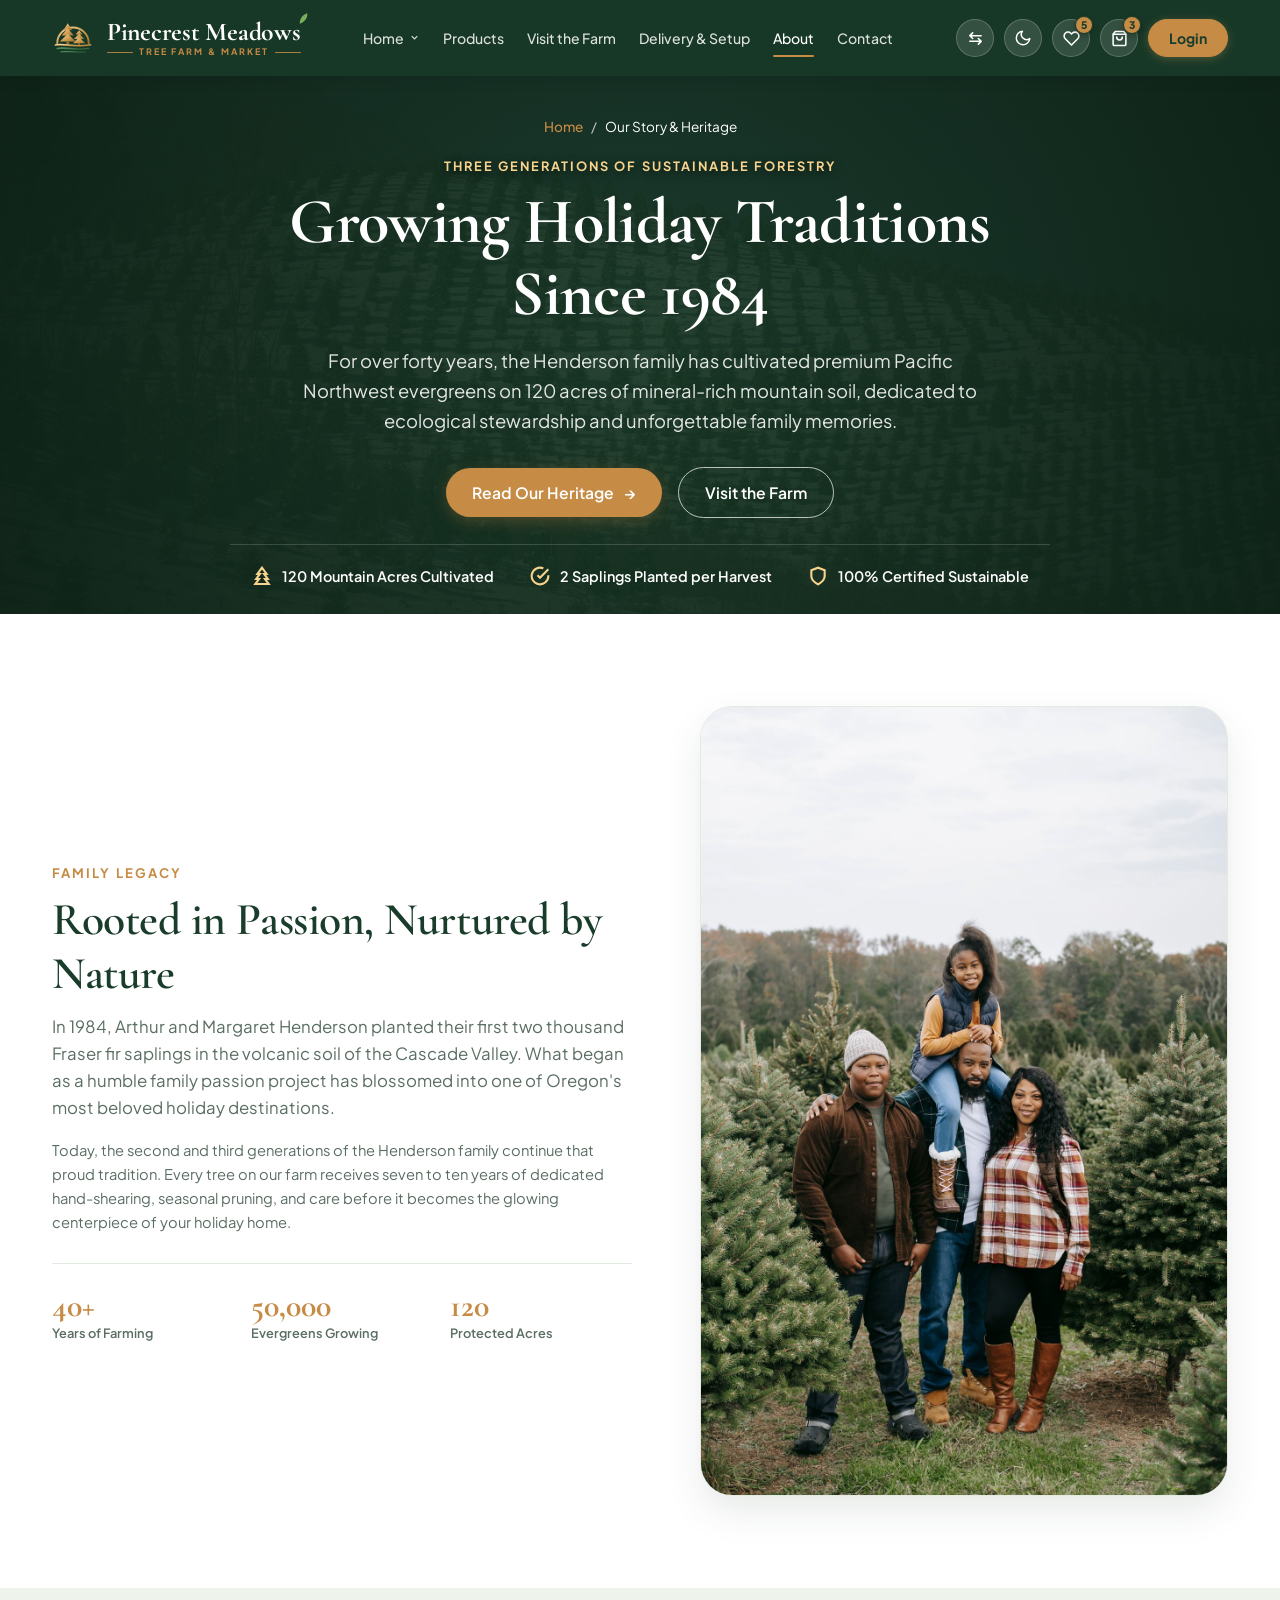
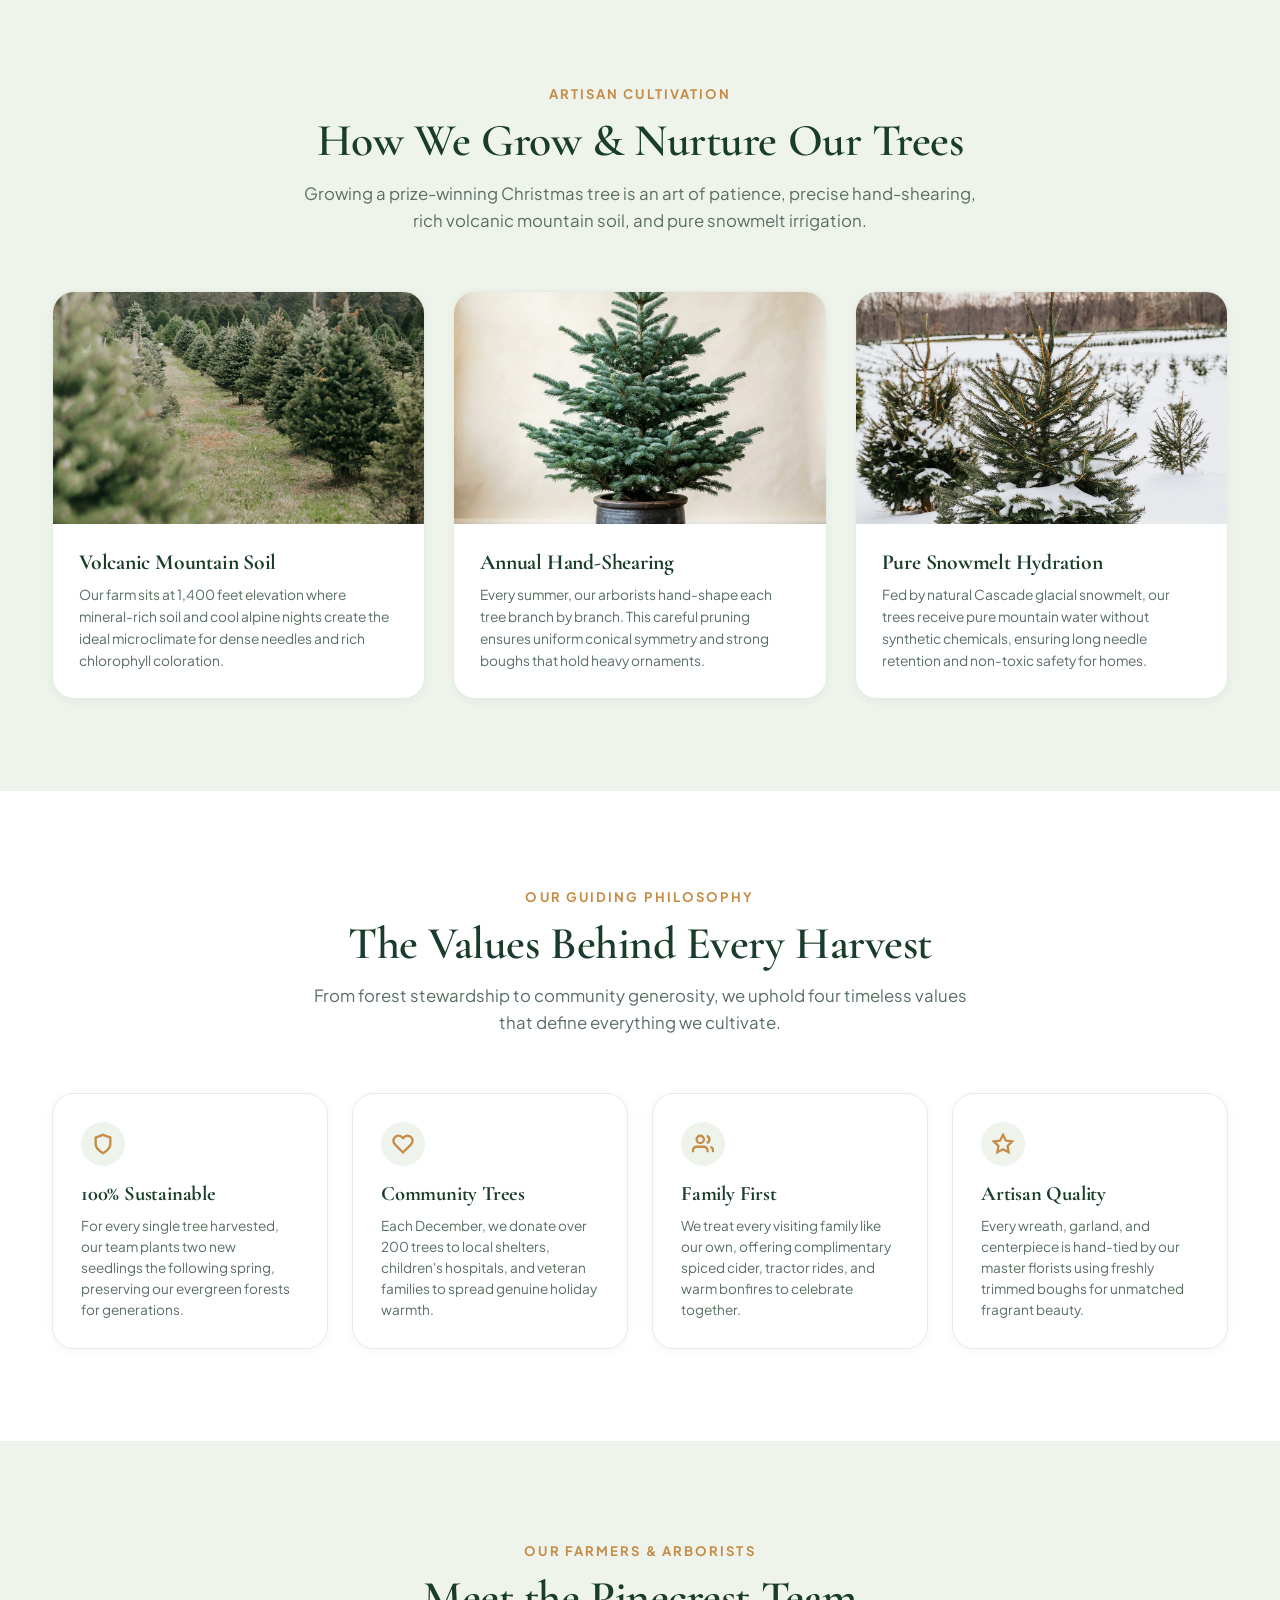
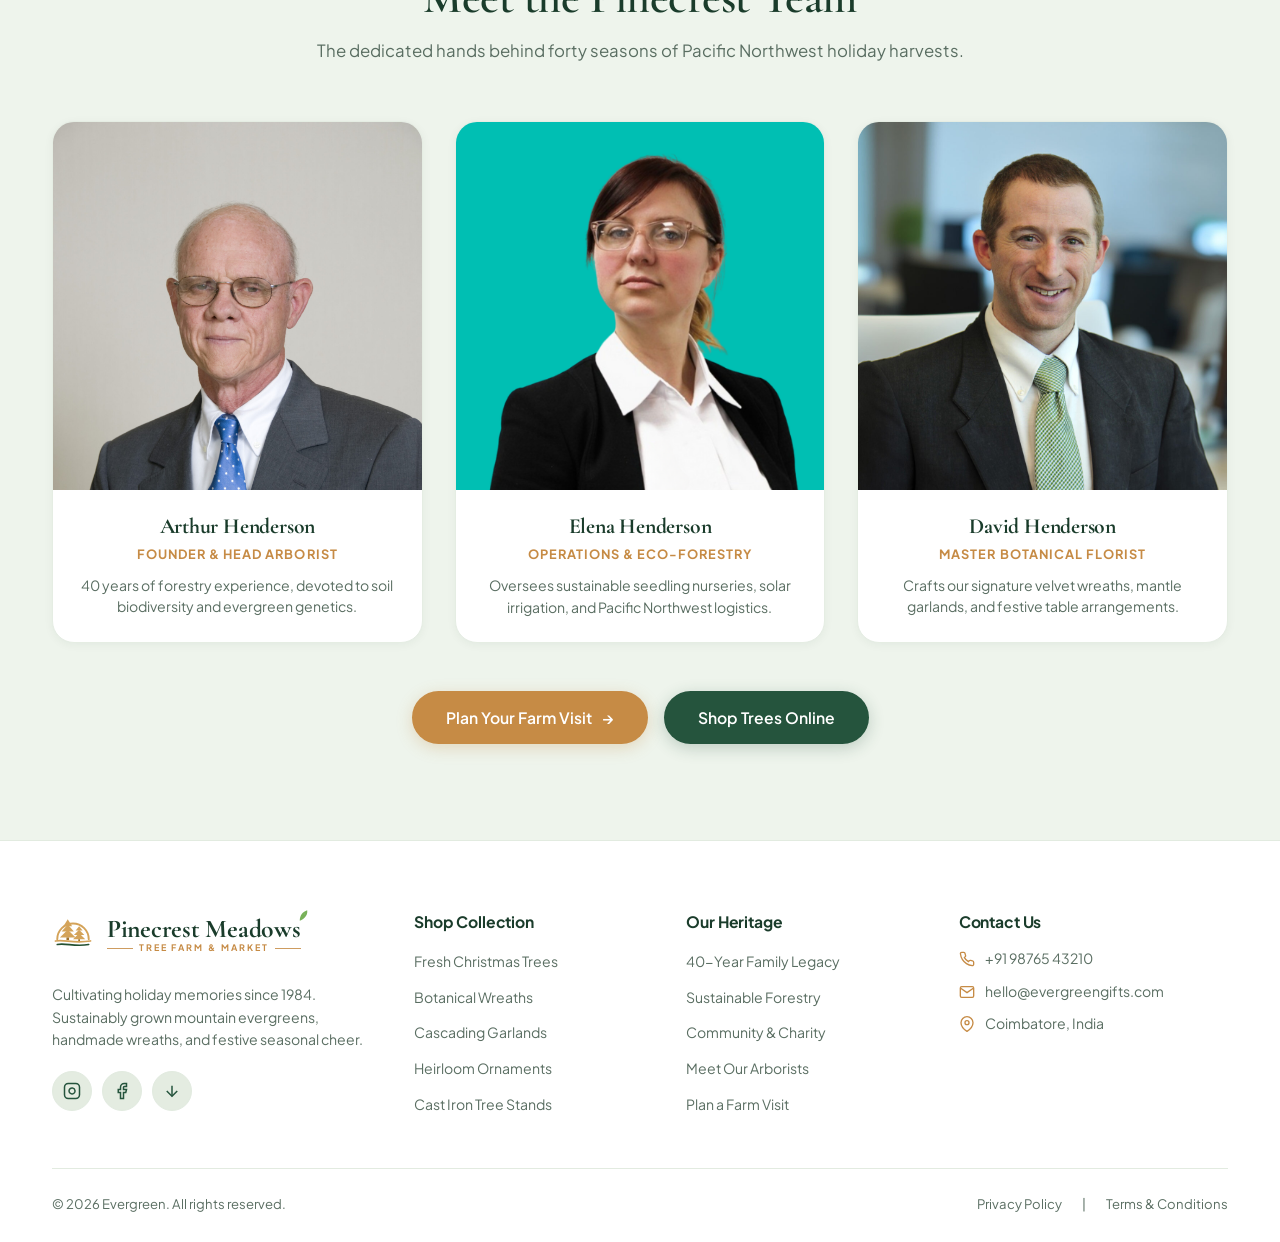
==== commit 11172e13: "first commit" ====
--- a/about.html
+++ b/about.html
@@ -649,26 +649,32 @@
         </div>
 
         <div class="footer-col">
-          <h4 class="footer-col-title">Farm Hours &amp; Location</h4>
-          <p class="footer-contact-item">
-            <strong>Pinecrest Meadows Farm</strong><br>
-            742 Evergreen Valley Way<br>
-            Cascades, OR 97401
-          </p>
-          <p class="footer-contact-item" style="margin-top: 10px;">
-            <strong>Opening Hours:</strong><br>
-            Mon – Sun: 9:00 AM – 7:00 PM<br>
-            Phone: (800) 555-PINE
-          </p>
+          <h4 class="footer-col-title">Contact Us</h4>
+          <div class="footer-contact-list">
+            <div class="contact-item">
+              <svg width="16" height="16" viewBox="0 0 24 24" fill="none" stroke="currentColor" stroke-width="2"><path d="M22 16.92v3a2 2 0 0 1-2.18 2 19.79 19.79 0 0 1-8.63-3.07 19.5 19.5 0 0 1-6-6 19.79 19.79 0 0 1-3.07-8.67A2 2 0 0 1 4.11 2h3a2 2 0 0 1 2 1.72 12.84 12.84 0 0 0 .7 2.81 2 2 0 0 1-.45 2.11L8.09 9.91a16 16 0 0 0 6 6l1.27-1.27a2 2 0 0 1 2.11-.45 12.84 12.84 0 0 0 2.81.7A2 2 0 0 1 22 16.92z"></path></svg>
+              <span>+91 98765 43210</span>
+            </div>
+            <div class="contact-item">
+              <svg width="16" height="16" viewBox="0 0 24 24" fill="none" stroke="currentColor" stroke-width="2"><path d="M4 4h16c1.1 0 2 .9 2 2v12c0 1.1-.9 2-2 2H4c-1.1 0-2-.9-2-2V6c0-1.1.9-2 2-2z"></path><polyline points="22,6 12,13 2,6"></polyline></svg>
+              <span>hello@evergreengifts.com</span>
+            </div>
+            <div class="contact-item">
+              <svg width="16" height="16" viewBox="0 0 24 24" fill="none" stroke="currentColor" stroke-width="2"><path d="M21 10c0 7-9 13-9 13s-9-6-9-13a9 9 0 0 1 18 0z"></path><circle cx="12" cy="10" r="3"></circle></svg>
+              <span>Coimbatore, India</span>
+            </div>
+          </div>
         </div>
       </div>
 
       <div class="footer-bottom">
-        <p>&copy; 2026 Pinecrest Meadows Tree Farm &amp; Market. All rights reserved.</p>
+        <div>
+          &copy; 2026 Evergreen. All rights reserved.
+        </div>
         <div class="footer-bottom-links">
-          <a href="#privacy">Privacy Policy</a>
-          <a href="#terms">Terms of Service</a>
-          <a href="#shipping">Shipping &amp; Delivery</a>
+          <a href="#">Privacy Policy</a>
+          <span>|</span>
+          <a href="#">Terms &amp; Conditions</a>
         </div>
       </div>
     </div>
--- a/assets/css/style.css
+++ b/assets/css/style.css
@@ -522,6 +522,8 @@
   text-decoration: none;
   flex-shrink: 0;
   transition: transform var(--transition-fast);
+  direction: ltr !important;
+  unicode-bidi: isolate !important;
 }
 
 .brand-logo:hover {
@@ -549,6 +551,9 @@
   flex-direction: column;
   justify-content: center;
   line-height: 1;
+  direction: ltr !important;
+  unicode-bidi: isolate !important;
+  text-align: left !important;
 }
 
 .brand-name {
@@ -561,11 +566,16 @@
   display: inline-flex;
   align-items: baseline;
   position: relative;
+  direction: ltr !important;
+  unicode-bidi: isolate !important;
+  text-align: left !important;
 }
 
 .brand-leaf-wrap {
   position: relative;
   display: inline-block;
+  direction: ltr !important;
+  unicode-bidi: isolate !important;
 }
 
 .brand-leaf-icon {
@@ -584,6 +594,8 @@
   gap: 6px;
   margin-top: 3px;
   width: 100%;
+  direction: ltr !important;
+  unicode-bidi: isolate !important;
 }
 
 .tagline-rule {
@@ -600,6 +612,19 @@
   text-transform: uppercase;
   color: var(--caramel-gold);
   white-space: nowrap;
+}
+
+/* RTL Brand Specifics */
+[dir="rtl"] .brand-logo,
+[dir="rtl"] .brand-text,
+[dir="rtl"] .brand-name,
+[dir="rtl"] .brand-leaf-wrap,
+[dir="rtl"] .brand-tagline,
+[dir="rtl"] .footer-brand,
+[dir="rtl"] .drawer-header .brand-logo {
+  direction: ltr !important;
+  unicode-bidi: isolate !important;
+  text-align: left !important;
 }
 
 /* Footer Brand Adaptations */
@@ -1287,11 +1312,11 @@
 
 .drawer-footer {
   margin-top: auto;
-  padding-top: 24px;
+  padding-top: 18px;
   border-top: 1px solid var(--border-color);
   display: flex;
   flex-direction: column;
-  gap: 16px;
+  gap: 10px;
 }
 
 /* ==========================================================================
@@ -1656,6 +1681,13 @@
   color: #FFFFFF;
   border-color: var(--forest-green);
   transform: scale(1.1);
+}
+
+.product-action-btn.in-cart {
+  background-color: var(--forest-green) !important;
+  color: #FFFFFF !important;
+  border-color: var(--forest-green) !important;
+  transform: scale(1.08);
 }
 
 .benefits-section {
@@ -2409,6 +2441,12 @@
   flex-shrink: 0;
 }
 
+.variety-actions {
+  display: flex;
+  align-items: center;
+  margin-top: 4px;
+}
+
 /* H2 Best Sellers 4-Column Grid */
 .h2-bestsellers-grid {
   display: grid;
@@ -3050,6 +3088,10 @@
   .reviews-spotlight-grid {
     grid-template-columns: 1fr;
   }
+  .featured-review-box,
+  .mini-review-card {
+    padding: 22px;
+  }
   .footer-top {
     grid-template-columns: 1fr 1fr;
   }
@@ -3066,6 +3108,21 @@
   }
   .testimonials-grid {
     grid-template-columns: repeat(2, 1fr);
+  }
+  .variety-actions {
+    display: flex;
+    justify-content: center;
+    width: 100%;
+    margin-top: 8px;
+  }
+  .variety-actions .btn,
+  .variety-details .h2-add-btn {
+    display: inline-flex;
+    justify-content: center;
+    align-items: center;
+    margin-left: auto;
+    margin-right: auto;
+    text-align: center;
   }
 }
 
@@ -3101,8 +3158,8 @@
     grid-template-columns: 1fr;
   }
   .footer-top {
-    grid-template-columns: 1fr;
-    gap: 28px;
+    grid-template-columns: repeat(2, 1fr);
+    gap: 36px 28px;
   }
   .newsletter-form {
     flex-direction: column;
@@ -3178,6 +3235,10 @@
     width: 100%;
     justify-content: center;
     box-sizing: border-box;
+  }
+  .footer-top {
+    grid-template-columns: 1fr;
+    gap: 28px;
   }
   .footer-bottom {
     flex-direction: column;
@@ -3974,6 +4035,7 @@
   color: var(--text-heading);
   font-weight: 700;
   margin-bottom: 8px;
+  text-align: center;
 }
 
 .prod-cta-box-desc {
@@ -3981,6 +4043,7 @@
   color: var(--text-muted);
   margin-bottom: 20px;
   line-height: 1.5;
+  text-align: center;
 }
 
 .prod-concierge-form {
@@ -4929,9 +4992,17 @@
   display: flex;
   align-items: center;
   gap: 8px;
-  font-size: 0.85rem;
+  font-size: 0.84rem;
   font-weight: 600;
   color: var(--text-main);
+  min-width: 0;
+}
+
+.visit-exp-checkitem span {
+  white-space: nowrap;
+  overflow: hidden;
+  text-overflow: ellipsis;
+  min-width: 0;
 }
 
 .visit-exp-checkitem svg {
@@ -5252,6 +5323,7 @@
   padding: clamp(24px, 4vw, 36px);
   display: flex;
   flex-direction: column;
+  justify-content: space-between;
   gap: 20px;
 }
 
@@ -5304,6 +5376,10 @@
   .expect-grid {
     grid-template-columns: repeat(2, 1fr);
   }
+  .directions-btn-group {
+    justify-content: center;
+    width: 100%;
+  }
 }
 
 @media (max-width: 860px) {
@@ -5312,6 +5388,10 @@
   }
   .directions-grid {
     grid-template-columns: 1fr;
+  }
+  .directions-btn-group {
+    justify-content: center;
+    width: 100%;
   }
 }
 
@@ -6407,21 +6487,30 @@
 
 .contact-map-badge {
   position: absolute;
-  bottom: 18px;
-  left: 18px;
-  background: rgba(22, 40, 30, 0.94);
-  backdrop-filter: blur(8px);
-  -webkit-backdrop-filter: blur(8px);
-  padding: 12px 18px;
-  border-radius: var(--radius-md);
-  border: 1px solid rgba(212, 163, 89, 0.4);
+  bottom: 24px;
+  left: 50%;
+  transform: translateX(-50%);
+  background: rgba(18, 36, 26, 0.95);
+  backdrop-filter: blur(12px);
+  -webkit-backdrop-filter: blur(12px);
+  padding: 10px 14px 10px 22px;
+  border-radius: var(--radius-full);
+  border: 1px solid rgba(212, 163, 89, 0.45);
   color: #FFFFFF;
-  display: flex;
-  align-items: center;
-  gap: 14px;
+  display: inline-flex;
+  align-items: center;
+  gap: 16px;
   z-index: 2;
-  flex-wrap: wrap;
-  box-shadow: 0 8px 24px rgba(0, 0, 0, 0.35);
+  box-shadow: 0 10px 30px rgba(0, 0, 0, 0.45);
+  white-space: nowrap;
+  max-width: calc(100% - 32px);
+  box-sizing: border-box;
+}
+
+[dir="rtl"] .contact-map-badge {
+  left: 50%;
+  right: auto;
+  transform: translateX(-50%);
 }
 
 .contact-map-status {
@@ -6443,32 +6532,31 @@
 }
 
 .contact-map-badge .btn {
-  padding: 8px 16px;
+  padding: 8px 18px;
   font-size: 0.82rem;
+  border-radius: var(--radius-full);
 }
 
 @media (max-width: 680px) {
   .contact-map-wrapper iframe {
-    height: 280px;
+    height: 300px;
   }
   .contact-map-badge {
-    position: relative;
-    bottom: auto;
-    left: auto;
-    right: auto;
-    top: auto;
+    position: static;
+    transform: none;
     border-radius: 0;
+    width: 100%;
+    max-width: 100%;
     border-top: 1.5px solid rgba(212, 163, 89, 0.35);
     border-left: none;
     border-right: none;
     border-bottom: none;
-    width: 100%;
-    box-sizing: border-box;
     justify-content: center;
     text-align: center;
     flex-direction: column;
     gap: 12px;
-    padding: 14px 16px;
+    padding: 16px;
+    white-space: normal;
   }
   .contact-map-badge .btn {
     width: 100%;
@@ -6520,10 +6608,42 @@
   background-color: var(--bg-card);
   border: 1px solid var(--card-border);
   border-radius: var(--radius-lg);
-  padding: clamp(20px, 2.5vw, 26px);
+  overflow: hidden;
   display: flex;
   flex-direction: column;
   box-shadow: var(--shadow-sm);
+  transition: all var(--transition-fast);
+}
+
+.visit-info-box:hover {
+  transform: translateY(-4px);
+  box-shadow: var(--shadow-md);
+  border-color: var(--caramel-gold);
+}
+
+.visit-info-media {
+  width: 100%;
+  aspect-ratio: 16 / 10;
+  overflow: hidden;
+  background-color: var(--sage-subtle);
+}
+
+.visit-info-media img {
+  width: 100%;
+  height: 100%;
+  object-fit: cover;
+  transition: transform var(--transition-slow);
+}
+
+.visit-info-box:hover .visit-info-media img {
+  transform: scale(1.06);
+}
+
+.visit-info-body {
+  padding: clamp(20px, 2.5vw, 24px);
+  display: flex;
+  flex-direction: column;
+  flex-grow: 1;
 }
 
 .visit-info-title {
@@ -6538,6 +6658,7 @@
   font-size: 0.86rem;
   color: var(--text-muted);
   line-height: 1.55;
+  margin: 0;
 }
 
 /* ==========================================================================
@@ -6685,6 +6806,55 @@
   justify-content: space-between;
   width: 100%;
   gap: 16px;
+}
+
+/* High-Contrast Luxury Brand Badge on Auth Hero */
+.auth-image-top .brand-logo {
+  display: inline-flex;
+  align-items: center;
+  background: rgba(10, 24, 16, 0.68);
+  backdrop-filter: blur(10px);
+  -webkit-backdrop-filter: blur(10px);
+  padding: 8px 18px 8px 12px;
+  border-radius: var(--radius-full);
+  border: 1px solid rgba(255, 255, 255, 0.28);
+  box-shadow: 0 6px 20px rgba(0, 0, 0, 0.45);
+  transition: all var(--transition-fast);
+}
+
+.auth-image-top .brand-logo:hover {
+  background: rgba(10, 24, 16, 0.85);
+  border-color: #F8D38D;
+  box-shadow: 0 8px 24px rgba(0, 0, 0, 0.55), 0 0 16px rgba(248, 211, 141, 0.25);
+  transform: translateY(-2px);
+}
+
+.auth-image-top .brand-name {
+  color: #FFFFFF !important;
+  font-weight: 700 !important;
+  text-shadow: 0 2px 8px rgba(0, 0, 0, 0.9) !important;
+}
+
+.auth-image-top .brand-tagline {
+  display: flex !important;
+  margin-top: 4px;
+  gap: 6px;
+  align-items: center;
+}
+
+.auth-image-top .tagline-rule {
+  background-color: #F8D38D !important;
+  opacity: 1 !important;
+  height: 1.5px !important;
+  box-shadow: 0 1px 3px rgba(0, 0, 0, 0.9) !important;
+}
+
+.auth-image-top .tagline-text {
+  color: #F8D38D !important;
+  font-weight: 800 !important;
+  letter-spacing: 0.24em !important;
+  text-shadow: 0 1px 4px rgba(0, 0, 0, 0.95), 0 2px 8px rgba(0, 0, 0, 0.85) !important;
+  font-size: clamp(0.58rem, 0.75vw, 0.66rem) !important;
 }
 
 .auth-image-brand {
@@ -6813,6 +6983,7 @@
   text-transform: uppercase;
   margin-bottom: 10px;
   display: block;
+  text-align: center;
 }
 
 .auth-title {
@@ -6822,6 +6993,7 @@
   color: var(--text-heading);
   line-height: 1.12;
   margin-bottom: 12px;
+  text-align: center;
 }
 
 .auth-subtitle {
@@ -6829,6 +7001,7 @@
   color: var(--text-muted);
   line-height: 1.55;
   margin-bottom: 28px;
+  text-align: center;
 }
 
 .auth-form {
@@ -7151,6 +7324,11 @@
 }
 
 /* --- Wishlist Controls & Summary Bar --- */
+#wishlist-items-section,
+#cart-main-section {
+  padding-top: clamp(20px, 3.2vw, 36px);
+}
+
 .wishlist-bar {
   display: flex;
   align-items: center;
@@ -7646,7 +7824,6 @@
   box-shadow: var(--shadow-md);
   display: flex;
   flex-direction: column;
-  justify-content: space-between;
   gap: 14px;
   box-sizing: border-box;
   height: 560px;
@@ -7668,6 +7845,7 @@
   flex-direction: column;
   gap: 12px;
   width: 100%;
+  margin-bottom: auto;
 }
 
 .cart-summary-row {
@@ -7735,31 +7913,85 @@
   align-items: center !important;
 }
 
+.cart-actions-stack {
+  display: flex !important;
+  flex-direction: column !important;
+  gap: 10px !important;
+  width: 100% !important;
+  margin: 0 !important;
+  padding: 0 !important;
+  box-sizing: border-box !important;
+}
+
 .cart-coupon-form {
-  display: flex;
-  gap: 8px;
+  display: flex !important;
+  flex-direction: column !important;
+  gap: 10px !important;
+  width: 100% !important;
+  margin: 0 !important;
+  padding: 0 !important;
+  box-sizing: border-box !important;
 }
 
 .cart-coupon-input {
-  flex: 1;
-  padding: 10px 14px;
-  border-radius: var(--radius-md);
-  border: 1px solid var(--border-color);
-  background-color: var(--sage-bg);
-  font-size: 0.88rem;
-  color: var(--text-main);
-  outline: none;
+  width: 100% !important;
+  height: 48px !important;
+  padding: 0 20px !important;
+  border-radius: var(--radius-full) !important;
+  border: 1px solid var(--border-color) !important;
+  background-color: var(--sage-bg) !important;
+  font-size: 0.92rem !important;
+  color: var(--text-main) !important;
+  outline: none !important;
+  box-sizing: border-box !important;
+  text-align: center !important;
+  transition: all var(--transition-fast) !important;
+  margin: 0 !important;
+}
+
+.cart-coupon-input:focus {
+  border-color: var(--forest-green);
+  background-color: #FFFFFF;
 }
 
 [data-theme="dark"] .cart-coupon-input {
   background-color: rgba(255, 255, 255, 0.06);
 }
 
+[data-theme="dark"] .cart-coupon-input:focus {
+  background-color: rgba(255, 255, 255, 0.12);
+  border-color: var(--caramel-gold);
+}
+
+.cart-coupon-btn,
+.cart-coupon-form .btn {
+  width: 100% !important;
+  height: 48px !important;
+  padding: 0 20px !important;
+  font-size: 0.95rem !important;
+  font-weight: 700 !important;
+  border-radius: var(--radius-full) !important;
+  display: flex !important;
+  align-items: center !important;
+  justify-content: center !important;
+  text-align: center !important;
+  box-sizing: border-box !important;
+  margin: 0 !important;
+}
+
 .cart-checkout-btn {
-  width: 100%;
-  justify-content: center;
-  padding: 16px;
-  font-size: 1rem;
+  width: 100% !important;
+  height: 48px !important;
+  padding: 0 20px !important;
+  font-size: 0.95rem !important;
+  font-weight: 700 !important;
+  border-radius: var(--radius-full) !important;
+  display: flex !important;
+  align-items: center !important;
+  justify-content: center !important;
+  text-align: center !important;
+  box-sizing: border-box !important;
+  margin: 0 !important;
 }
 
 .cart-express-checkout {
@@ -7898,20 +8130,88 @@
     grid-template-columns: 1fr;
   }
   .cart-item-card {
-    grid-template-columns: 76px 1fr;
-    gap: 12px;
+    grid-template-columns: 80px 1fr !important;
+    gap: 14px !important;
+    padding: 16px 0 !important;
+    align-items: start !important;
     width: 100% !important;
     box-sizing: border-box !important;
   }
+  .cart-item-img {
+    width: 80px !important;
+    height: 80px !important;
+    border-radius: var(--radius-md) !important;
+  }
+  .cart-item-details {
+    min-width: 0 !important;
+  }
+  .cart-item-title {
+    font-size: 1.05rem !important;
+    line-height: 1.35 !important;
+    margin-bottom: 4px !important;
+  }
+  .cart-item-meta {
+    font-size: 0.78rem !important;
+    margin-bottom: 4px !important;
+    line-height: 1.4 !important;
+  }
+  .cart-item-unit-price {
+    font-size: 0.88rem !important;
+    font-weight: 600 !important;
+  }
   .cart-item-controls {
-    grid-column: 1 / -1;
-    flex-direction: row;
-    justify-content: space-between;
-    align-items: center;
-    width: 100%;
-    margin-top: 8px;
-    padding-top: 8px;
-    border-top: 1px dashed var(--border-subtle);
+    grid-column: 1 / -1 !important;
+    display: flex !important;
+    flex-direction: row !important;
+    justify-content: flex-start !important;
+    align-items: center !important;
+    width: 100% !important;
+    margin-top: 10px !important;
+    padding-top: 10px !important;
+    border-top: 1px solid var(--border-subtle) !important;
+    gap: 8px !important;
+    box-sizing: border-box !important;
+  }
+  .cart-qty-wrapper {
+    flex-shrink: 0 !important;
+    height: 32px !important;
+  }
+  .cart-qty-btn {
+    width: 28px !important;
+    height: 28px !important;
+    font-size: 0.95rem !important;
+  }
+  .cart-qty-input {
+    width: 30px !important;
+    font-size: 0.85rem !important;
+  }
+  .cart-item-total {
+    font-size: 1.12rem !important;
+    font-weight: 800 !important;
+    color: var(--text-heading) !important;
+    margin-left: auto !important;
+    margin-right: 12px !important;
+    flex-shrink: 0 !important;
+  }
+  .cart-item-remove {
+    font-size: 0.82rem !important;
+    padding: 5px 9px !important;
+    border-radius: var(--radius-sm) !important;
+    background: rgba(229, 62, 62, 0.08) !important;
+    color: #E53E3E !important;
+    flex-shrink: 0 !important;
+    transition: all var(--transition-fast) !important;
+  }
+  .cart-item-remove:hover {
+    background: rgba(229, 62, 62, 0.16) !important;
+    color: #C53030 !important;
+  }
+  [dir="rtl"] .cart-item-controls {
+    flex-direction: row-reverse !important;
+  }
+  [dir="rtl"] .cart-item-total {
+    margin-left: 12px !important;
+    margin-right: auto !important;
   }
   .cart-fulfillment-options {
     grid-template-columns: 1fr;
@@ -7941,6 +8241,33 @@
   }
 }
 
+@media (max-width: 420px) {
+  .cart-item-card {
+    grid-template-columns: 68px 1fr !important;
+    gap: 10px !important;
+  }
+  .cart-item-img {
+    width: 68px !important;
+    height: 68px !important;
+  }
+  .cart-item-title {
+    font-size: 0.96rem !important;
+  }
+  .cart-item-meta {
+    font-size: 0.74rem !important;
+  }
+  .cart-item-total {
+    font-size: 1.02rem !important;
+    margin-right: 8px !important;
+  }
+  .cart-item-remove span {
+    display: none !important;
+  }
+  .cart-item-remove {
+    padding: 6px !important;
+  }
+}
+
 @media (max-width: 380px) {
   .wishlist-body {
     padding: 14px;
@@ -7952,8 +8279,8 @@
     padding: 16px;
   }
   .cart-item-img {
-    width: 60px;
-    height: 60px;
+    width: 60px !important;
+    height: 60px !important;
   }
   .cart-delivery-box {
     padding: 16px 12px;
